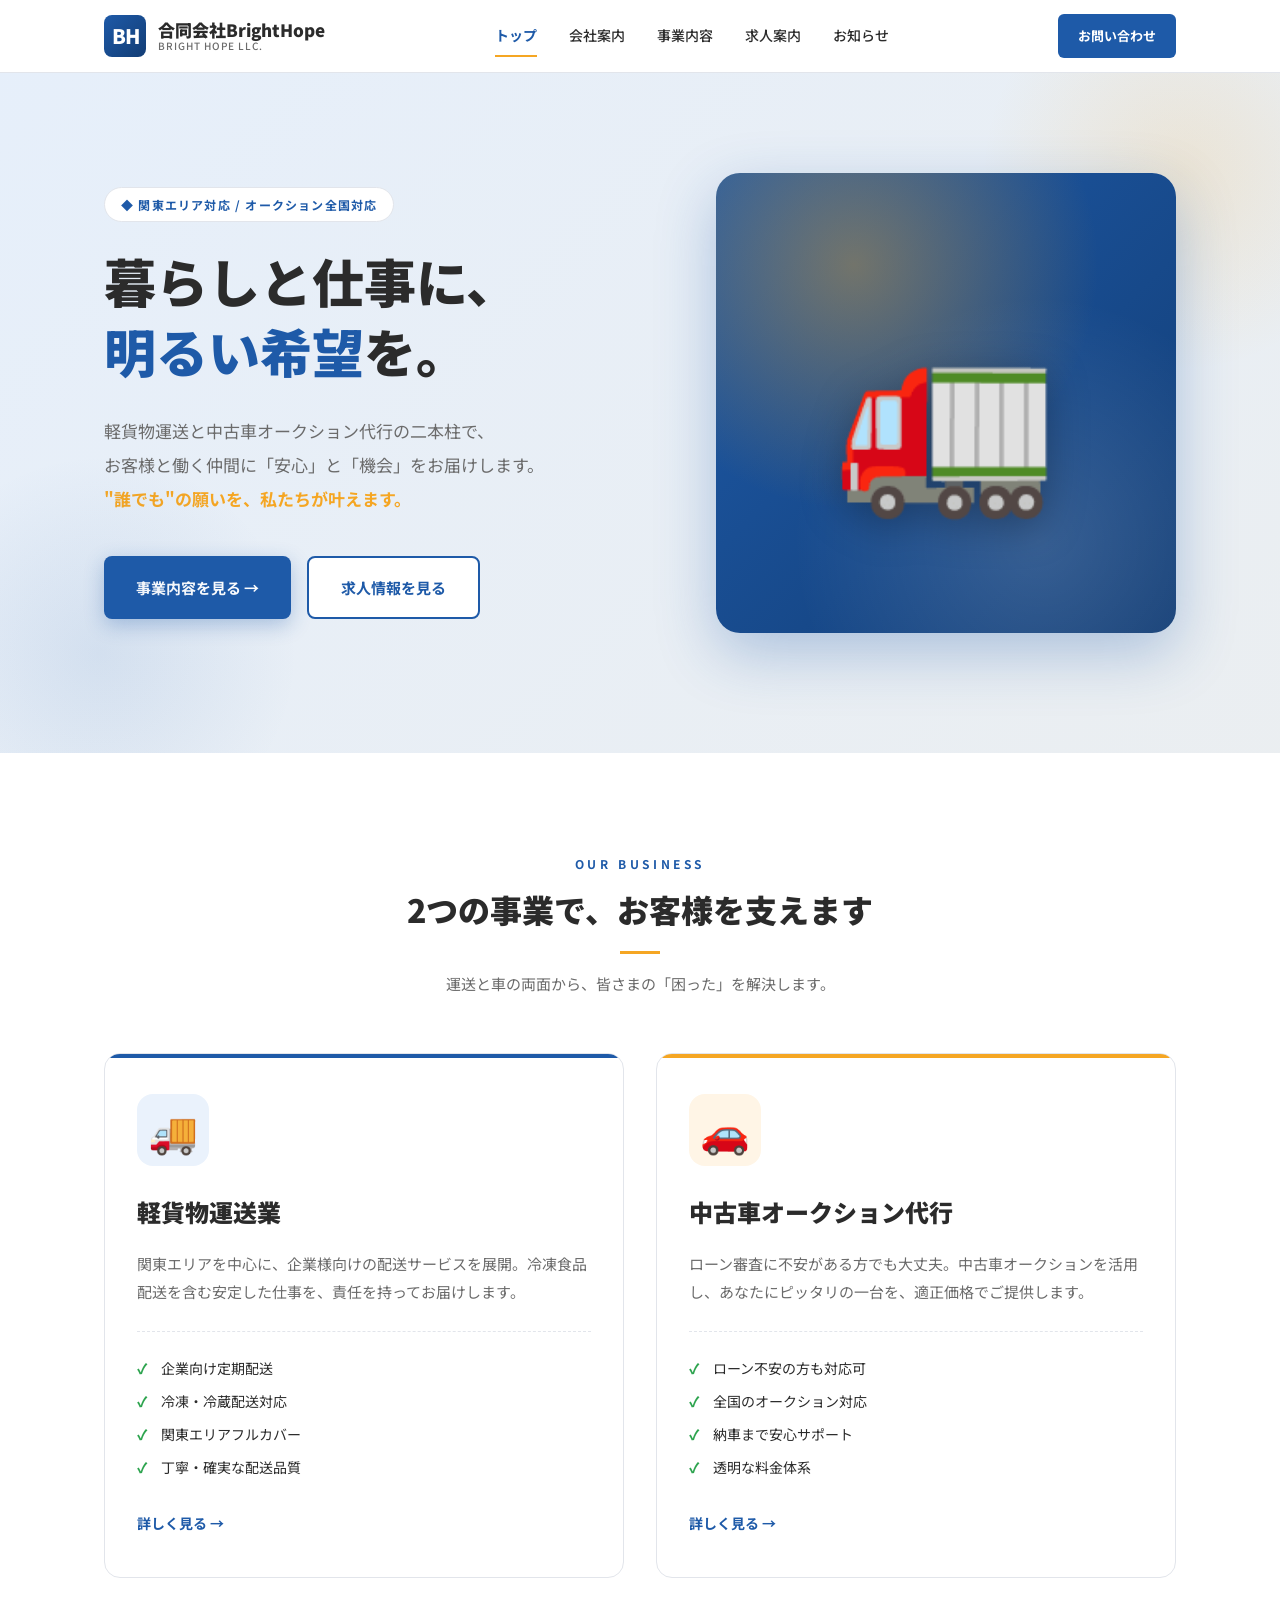
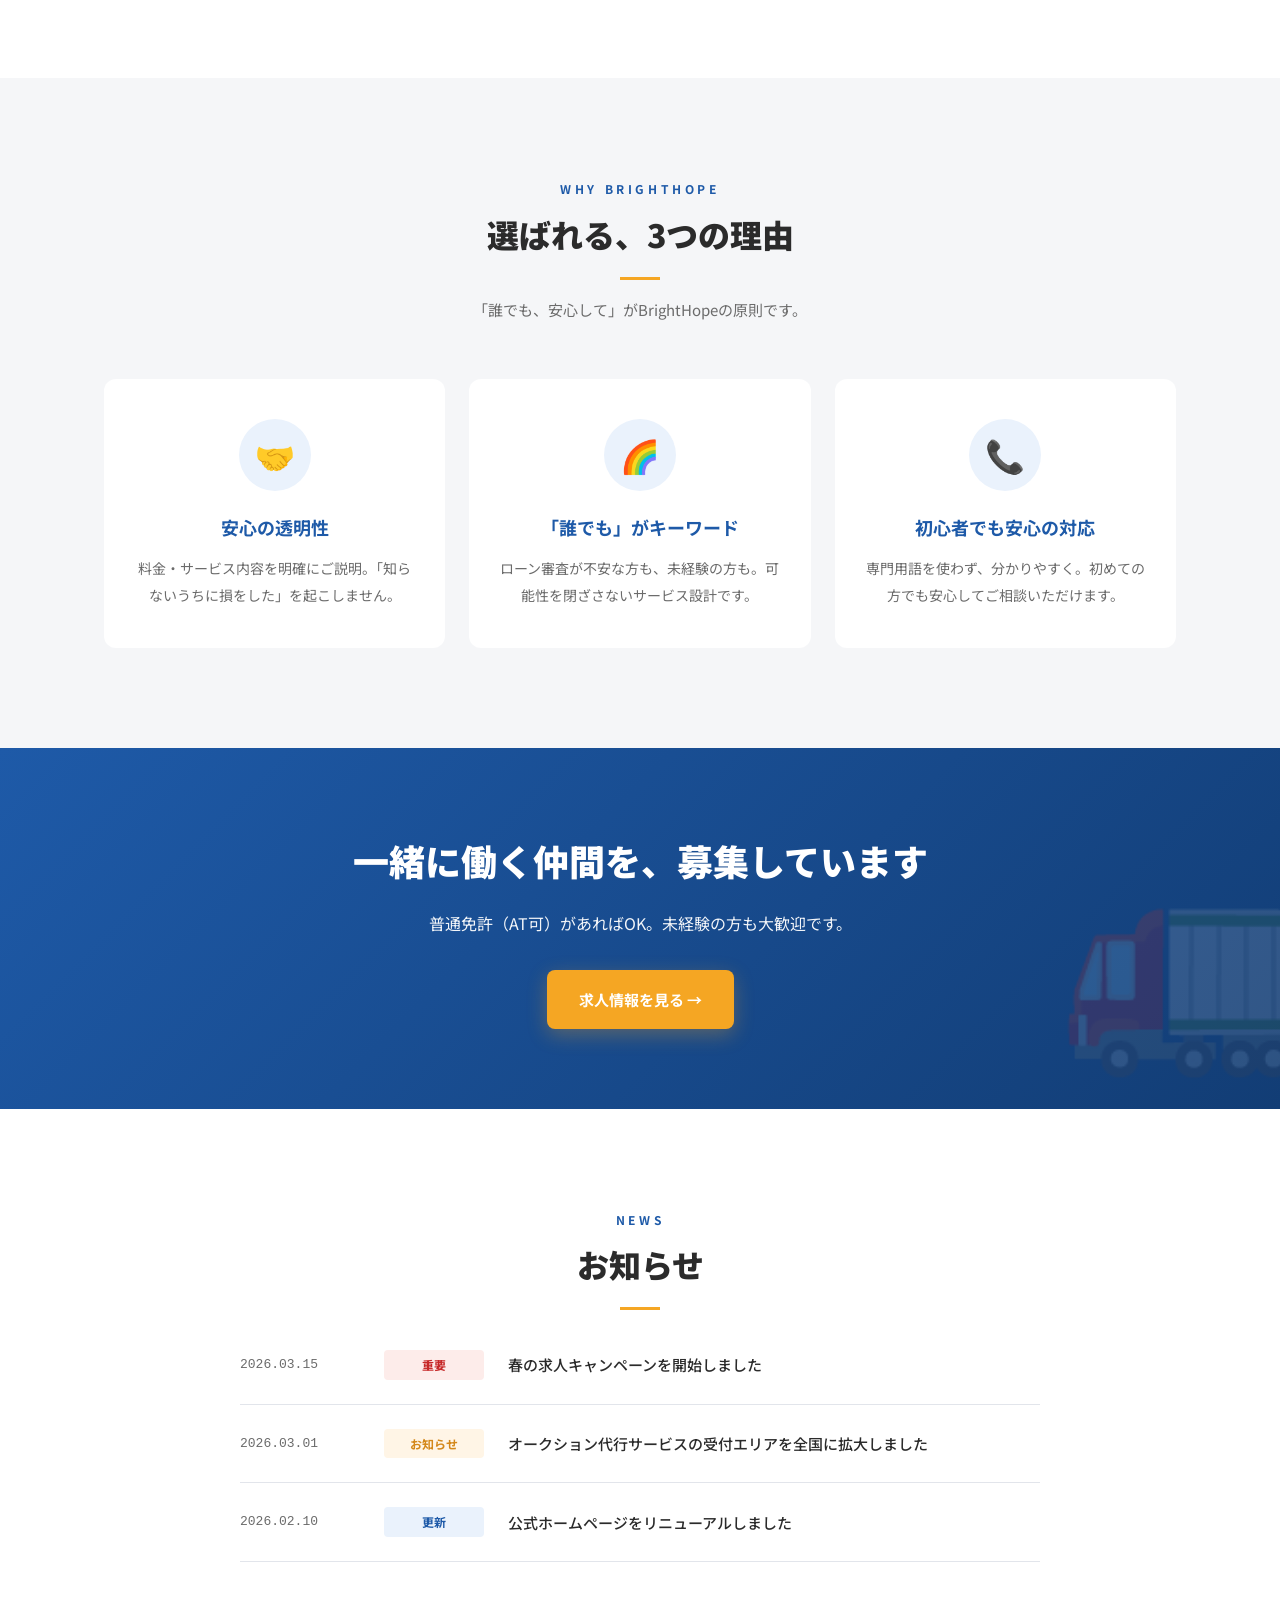
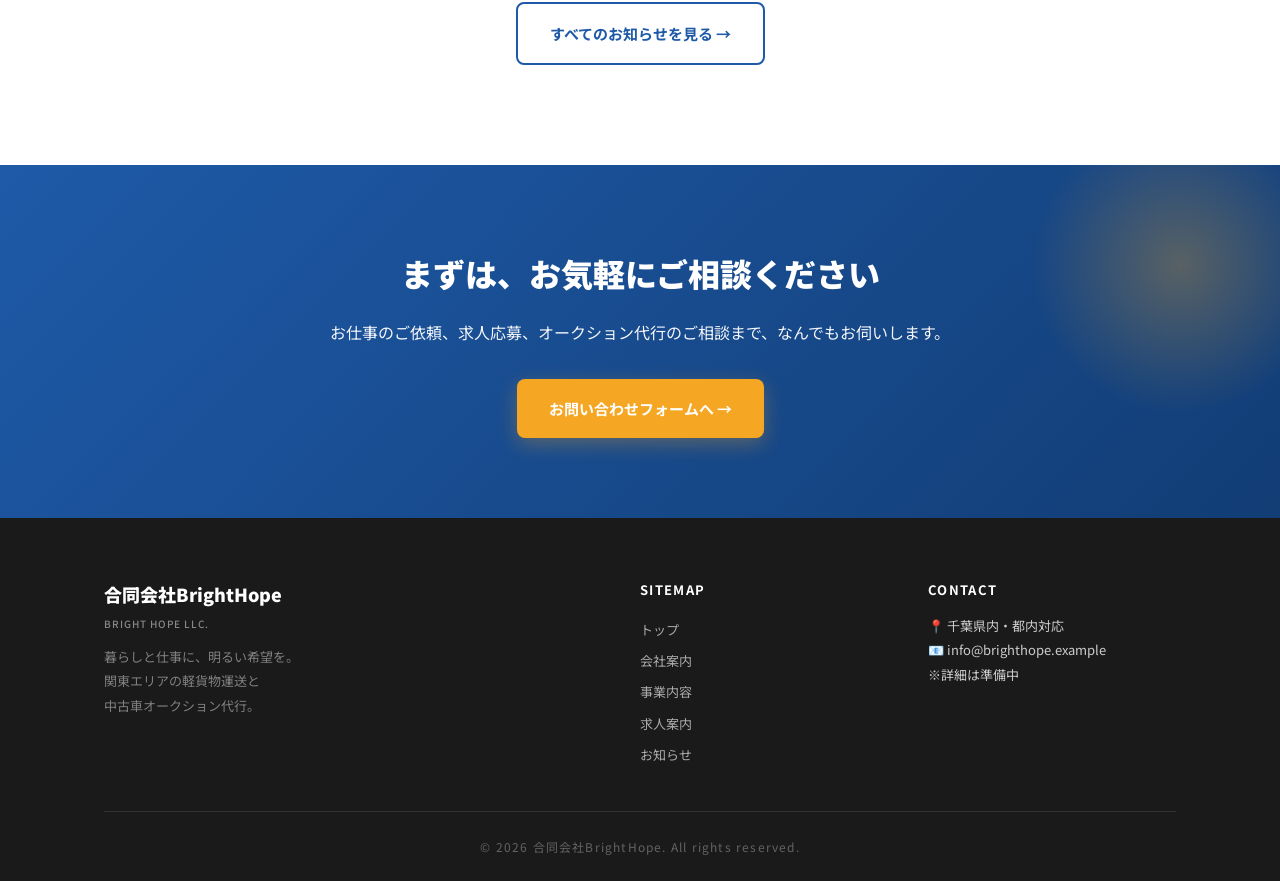
==== brighthope/index.html @ 79a52769 "Add BrightHope corporate site (5 pages) + reorganize: move mala tang to /koen/, add root portfolio" ====
<!DOCTYPE html>
<html lang="ja">
<head>
  <meta charset="UTF-8" />
  <meta name="viewport" content="width=device-width, initial-scale=1.0" />
  <meta name="description" content="合同会社BrightHope｜関東エリアの軽貨物運送と中古車オークション代行。ローン不安のある方も安心してご利用いただける「誰でも」を叶える車のパートナー。" />
  <meta name="keywords" content="オークション代行,軽貨物業,ブラックリスト,誰でもできる,関東,千葉,運送" />
  <title>合同会社BrightHope｜暮らしと仕事に、明るい希望を。</title>
  <link rel="preconnect" href="https://fonts.googleapis.com">
  <link rel="preconnect" href="https://fonts.gstatic.com" crossorigin>
  <link href="https://fonts.googleapis.com/css2?family=Noto+Sans+JP:wght@400;500;700;900&display=swap" rel="stylesheet">
  <link rel="stylesheet" href="style.css" />
</head>
<body>

  <!-- Header -->
  <header class="site-header">
    <div class="container header-inner">
      <a href="index.html" class="logo">
        <span class="logo-mark">BH</span>
        <span class="logo-text">
          合同会社BrightHope
          <small>BRIGHT HOPE LLC.</small>
        </span>
      </a>
      <nav class="nav" id="nav">
        <a href="index.html" class="current">トップ</a>
        <a href="about.html">会社案内</a>
        <a href="services.html">事業内容</a>
        <a href="recruit.html">求人案内</a>
        <a href="news.html">お知らせ</a>
      </nav>
      <a href="recruit.html#form" class="header-cta">お問い合わせ</a>
      <button class="menu-toggle" onclick="document.getElementById('nav').classList.toggle('mobile-open')">
        <span></span><span></span><span></span>
      </button>
    </div>
  </header>

  <!-- Hero -->
  <section class="hero">
    <div class="container hero-inner">
      <div>
        <span class="hero-eyebrow">◆ 関東エリア対応 / オークション全国対応</span>
        <h1 class="hero-title">
          暮らしと仕事に、<br>
          <span class="accent">明るい希望</span>を。
        </h1>
        <p class="hero-lead">
          軽貨物運送と中古車オークション代行の二本柱で、<br>
          お客様と働く仲間に「安心」と「機会」をお届けします。<br>
          <strong style="color: var(--orange);">"誰でも"の願いを、私たちが叶えます。</strong>
        </p>
        <div class="hero-cta">
          <a href="services.html" class="btn btn-primary">
            事業内容を見る →
          </a>
          <a href="recruit.html" class="btn btn-ghost">
            求人情報を見る
          </a>
        </div>
      </div>
      <div class="hero-visual">
        <span class="hero-icon">🚛</span>
      </div>
    </div>
  </section>

  <!-- 2大事業 -->
  <section class="business">
    <div class="container">
      <p class="section-eyebrow">OUR BUSINESS</p>
      <h2 class="section-title">2つの事業で、お客様を支えます</h2>
      <p class="section-lead">運送と車の両面から、皆さまの「困った」を解決します。</p>
      <div class="business-grid">
        <article class="business-card">
          <div class="business-icon">🚚</div>
          <h3>軽貨物運送業</h3>
          <p>関東エリアを中心に、企業様向けの配送サービスを展開。冷凍食品配送を含む安定した仕事を、責任を持ってお届けします。</p>
          <ul class="business-features">
            <li>企業向け定期配送</li>
            <li>冷凍・冷蔵配送対応</li>
            <li>関東エリアフルカバー</li>
            <li>丁寧・確実な配送品質</li>
          </ul>
          <a href="services.html#delivery" class="business-more">詳しく見る →</a>
        </article>
        <article class="business-card">
          <div class="business-icon">🚗</div>
          <h3>中古車オークション代行</h3>
          <p>ローン審査に不安がある方でも大丈夫。中古車オークションを活用し、あなたにピッタリの一台を、適正価格でご提供します。</p>
          <ul class="business-features">
            <li>ローン不安の方も対応可</li>
            <li>全国のオークション対応</li>
            <li>納車まで安心サポート</li>
            <li>透明な料金体系</li>
          </ul>
          <a href="services.html#auction" class="business-more">詳しく見る →</a>
        </article>
      </div>
    </div>
  </section>

  <!-- 選ばれる理由 -->
  <section class="reason">
    <div class="container">
      <p class="section-eyebrow">WHY BRIGHTHOPE</p>
      <h2 class="section-title">選ばれる、3つの理由</h2>
      <p class="section-lead">「誰でも、安心して」がBrightHopeの原則です。</p>
      <div class="reason-grid">
        <article class="reason-card">
          <div class="reason-icon">🤝</div>
          <h3>安心の透明性</h3>
          <p>料金・サービス内容を明確にご説明。「知らないうちに損をした」を起こしません。</p>
        </article>
        <article class="reason-card">
          <div class="reason-icon">🌈</div>
          <h3>「誰でも」がキーワード</h3>
          <p>ローン審査が不安な方も、未経験の方も。可能性を閉ざさないサービス設計です。</p>
        </article>
        <article class="reason-card">
          <div class="reason-icon">📞</div>
          <h3>初心者でも安心の対応</h3>
          <p>専門用語を使わず、分かりやすく。初めての方でも安心してご相談いただけます。</p>
        </article>
      </div>
    </div>
  </section>

  <!-- 求人バナー -->
  <section class="recruit-banner">
    <div class="container recruit-banner-inner">
      <h2>一緒に働く仲間を、募集しています</h2>
      <p>普通免許（AT可）があればOK。未経験の方も大歓迎です。</p>
      <a href="recruit.html" class="btn btn-orange">求人情報を見る →</a>
    </div>
  </section>

  <!-- お知らせ -->
  <section class="news">
    <div class="container">
      <p class="section-eyebrow">NEWS</p>
      <h2 class="section-title">お知らせ</h2>
      <div class="news-list">
        <div class="news-item">
          <span class="news-date">2026.03.15</span>
          <span class="news-category important">重要</span>
          <p class="news-title"><a href="news.html">春の求人キャンペーンを開始しました</a></p>
        </div>
        <div class="news-item">
          <span class="news-date">2026.03.01</span>
          <span class="news-category event">お知らせ</span>
          <p class="news-title"><a href="news.html">オークション代行サービスの受付エリアを全国に拡大しました</a></p>
        </div>
        <div class="news-item">
          <span class="news-date">2026.02.10</span>
          <span class="news-category">更新</span>
          <p class="news-title"><a href="news.html">公式ホームページをリニューアルしました</a></p>
        </div>
      </div>
      <div class="news-more">
        <a href="news.html" class="btn btn-ghost">すべてのお知らせを見る →</a>
      </div>
    </div>
  </section>

  <!-- CTA -->
  <section class="cta-section">
    <div class="container cta-section-inner">
      <h2>まずは、お気軽にご相談ください</h2>
      <p>お仕事のご依頼、求人応募、オークション代行のご相談まで、なんでもお伺いします。</p>
      <a href="recruit.html#form" class="btn btn-orange">お問い合わせフォームへ →</a>
    </div>
  </section>

  <!-- Footer -->
  <footer class="site-footer">
    <div class="container">
      <div class="footer-grid">
        <div>
          <p class="footer-logo">
            合同会社BrightHope
            <small>BRIGHT HOPE LLC.</small>
          </p>
          <p class="footer-desc">
            暮らしと仕事に、明るい希望を。<br>
            関東エリアの軽貨物運送と<br>
            中古車オークション代行。
          </p>
        </div>
        <div>
          <p class="footer-title">SITEMAP</p>
          <ul>
            <li><a href="index.html">トップ</a></li>
            <li><a href="about.html">会社案内</a></li>
            <li><a href="services.html">事業内容</a></li>
            <li><a href="recruit.html">求人案内</a></li>
            <li><a href="news.html">お知らせ</a></li>
          </ul>
        </div>
        <div>
          <p class="footer-title">CONTACT</p>
          <p class="footer-contact">
            📍 千葉県内・都内対応<br>
            📧 info@brighthope.example<br>
            ※詳細は準備中
          </p>
        </div>
      </div>
      <p class="copyright">© 2026 合同会社BrightHope. All rights reserved.</p>
    </div>
  </footer>

</body>
</html>
---- brighthope/style.css ----
/* ===== Reset ===== */
* { margin: 0; padding: 0; box-sizing: border-box; }
img { max-width: 100%; display: block; }
a { color: inherit; text-decoration: none; }
ul { list-style: none; }
button { font: inherit; cursor: pointer; border: 0; background: transparent; }

/* ===== Variables ===== */
:root {
  --blue: #1e5aa8;
  --blue-dark: #123d75;
  --blue-light: #eaf2fc;
  --orange: #f5a623;
  --orange-dark: #d4881a;
  --ink: #2b2b2b;
  --gray: #6b6b6b;
  --gray-light: #f5f6f8;
  --line: #e2e5eb;
  --white: #ffffff;
  --success: #2ea44f;
  --sans: "Noto Sans JP", -apple-system, "Hiragino Sans", sans-serif;
}

/* ===== Base ===== */
html { scroll-behavior: smooth; }
body {
  font-family: var(--sans);
  color: var(--ink);
  line-height: 1.8;
  background: var(--white);
  -webkit-font-smoothing: antialiased;
}

.container {
  max-width: 1120px;
  margin: 0 auto;
  padding: 0 24px;
}
.container-narrow { max-width: 800px; }

/* ===== Section common ===== */
.section-padding { padding: 100px 0; }
.section-padding-sm { padding: 60px 0; }

.section-eyebrow {
  text-align: center;
  color: var(--blue);
  font-size: 12px;
  font-weight: 700;
  letter-spacing: 0.3em;
  margin-bottom: 12px;
}
.section-title {
  text-align: center;
  font-size: 32px;
  font-weight: 900;
  line-height: 1.4;
  margin-bottom: 16px;
  color: var(--ink);
}
.section-title::after {
  content: "";
  display: block;
  width: 40px;
  height: 3px;
  background: var(--orange);
  margin: 20px auto 0;
}
.section-lead {
  text-align: center;
  color: var(--gray);
  margin-bottom: 56px;
  font-size: 15px;
}
@media (max-width: 640px) { .section-title { font-size: 24px; } }

/* ===== Header ===== */
.site-header {
  position: sticky;
  top: 0;
  z-index: 100;
  background: rgba(255,255,255,0.98);
  backdrop-filter: blur(8px);
  border-bottom: 1px solid var(--line);
}
.header-inner {
  display: flex;
  align-items: center;
  justify-content: space-between;
  height: 72px;
}
.logo { display: flex; align-items: center; gap: 12px; }
.logo-mark {
  display: inline-flex;
  align-items: center;
  justify-content: center;
  width: 42px; height: 42px;
  background: linear-gradient(135deg, var(--blue), var(--blue-dark));
  color: #fff;
  font-weight: 900;
  border-radius: 8px;
  font-size: 20px;
  letter-spacing: -0.05em;
}
.logo-text {
  font-weight: 900;
  font-size: 17px;
  color: var(--ink);
  line-height: 1.2;
}
.logo-text small {
  display: block;
  font-size: 10px;
  color: var(--gray);
  font-weight: 500;
  letter-spacing: 0.1em;
}
.nav { display: flex; gap: 32px; }
.nav a {
  font-size: 14px;
  color: var(--ink);
  font-weight: 500;
  transition: color 0.2s;
  position: relative;
  padding: 4px 0;
}
.nav a:hover { color: var(--blue); }
.nav a.current {
  color: var(--blue);
  font-weight: 700;
}
.nav a.current::after {
  content: "";
  position: absolute;
  bottom: -4px; left: 0; right: 0;
  height: 2px;
  background: var(--orange);
}
.header-cta {
  background: var(--blue);
  color: #fff;
  padding: 10px 20px;
  border-radius: 6px;
  font-size: 13px;
  font-weight: 700;
  transition: background 0.2s;
}
.header-cta:hover { background: var(--blue-dark); }

/* Mobile menu */
.menu-toggle {
  display: none;
  width: 32px; height: 32px;
  flex-direction: column;
  justify-content: center;
  gap: 5px;
}
.menu-toggle span {
  display: block;
  height: 2px;
  background: var(--ink);
  transition: all 0.2s;
}
@media (max-width: 900px) {
  .nav, .header-cta { display: none; }
  .menu-toggle { display: flex; }
  .nav.mobile-open {
    display: flex;
    flex-direction: column;
    position: absolute;
    top: 72px;
    left: 0; right: 0;
    background: #fff;
    padding: 20px 24px;
    border-bottom: 1px solid var(--line);
    gap: 20px;
  }
}

/* ===== Hero (Top page) ===== */
.hero {
  position: relative;
  padding: 100px 0 120px;
  background:
    linear-gradient(135deg, rgba(30,90,168,0.02), rgba(245,166,35,0.05)),
    var(--blue-light);
  overflow: hidden;
}
.hero::before {
  content: "";
  position: absolute;
  top: -100px; right: -100px;
  width: 400px; height: 400px;
  background: radial-gradient(circle, rgba(245,166,35,0.15), transparent 70%);
  border-radius: 50%;
}
.hero::after {
  content: "";
  position: absolute;
  bottom: -100px; left: -100px;
  width: 400px; height: 400px;
  background: radial-gradient(circle, rgba(30,90,168,0.1), transparent 70%);
  border-radius: 50%;
}
.hero-inner {
  position: relative;
  display: grid;
  grid-template-columns: 1.2fr 1fr;
  gap: 60px;
  align-items: center;
}
.hero-eyebrow {
  display: inline-block;
  background: #fff;
  border: 1px solid var(--line);
  padding: 6px 16px;
  border-radius: 999px;
  font-size: 12px;
  color: var(--blue);
  font-weight: 700;
  letter-spacing: 0.1em;
  margin-bottom: 24px;
}
.hero-title {
  font-size: 52px;
  font-weight: 900;
  line-height: 1.35;
  margin-bottom: 28px;
  color: var(--ink);
}
.hero-title .accent { color: var(--blue); }
.hero-title .accent-orange { color: var(--orange); }
.hero-lead {
  font-size: 17px;
  color: var(--gray);
  line-height: 2;
  margin-bottom: 40px;
}
.hero-cta {
  display: flex;
  gap: 16px;
  flex-wrap: wrap;
}
.hero-visual {
  position: relative;
  aspect-ratio: 1/1;
  background: linear-gradient(135deg, var(--blue), var(--blue-dark));
  border-radius: 24px;
  display: flex;
  align-items: center;
  justify-content: center;
  overflow: hidden;
  box-shadow: 0 20px 60px rgba(30,90,168,0.3);
}
.hero-visual::before {
  content: "";
  position: absolute;
  inset: 0;
  background:
    radial-gradient(circle at 30% 20%, rgba(245,166,35,0.4), transparent 50%),
    radial-gradient(circle at 70% 80%, rgba(255,255,255,0.15), transparent 50%);
}
.hero-icon {
  font-size: 180px;
  position: relative;
  filter: drop-shadow(0 8px 20px rgba(0,0,0,0.3));
}
@media (max-width: 900px) {
  .hero { padding: 60px 0 80px; }
  .hero-inner { grid-template-columns: 1fr; text-align: center; }
  .hero-title { font-size: 32px; }
  .hero-cta { justify-content: center; }
  .hero-visual { max-width: 300px; margin: 0 auto; }
  .hero-icon { font-size: 100px; }
}

/* ===== Buttons ===== */
.btn {
  display: inline-flex;
  align-items: center;
  gap: 8px;
  padding: 16px 32px;
  border-radius: 8px;
  font-weight: 700;
  font-size: 15px;
  transition: all 0.2s;
}
.btn-primary {
  background: var(--blue);
  color: #fff;
  box-shadow: 0 6px 20px rgba(30,90,168,0.3);
}
.btn-primary:hover {
  background: var(--blue-dark);
  transform: translateY(-2px);
  box-shadow: 0 10px 25px rgba(30,90,168,0.4);
}
.btn-orange {
  background: var(--orange);
  color: #fff;
  box-shadow: 0 6px 20px rgba(245,166,35,0.3);
}
.btn-orange:hover {
  background: var(--orange-dark);
  transform: translateY(-2px);
}
.btn-ghost {
  background: #fff;
  color: var(--blue);
  border: 2px solid var(--blue);
}
.btn-ghost:hover {
  background: var(--blue);
  color: #fff;
}

/* ===== Page Header (下層ページ用) ===== */
.page-header {
  padding: 80px 0 60px;
  background: linear-gradient(135deg, var(--blue-dark), var(--blue));
  color: #fff;
  text-align: center;
  position: relative;
  overflow: hidden;
}
.page-header::before {
  content: "";
  position: absolute;
  bottom: -50px; right: -50px;
  width: 300px; height: 300px;
  background: radial-gradient(circle, rgba(245,166,35,0.3), transparent 70%);
  border-radius: 50%;
}
.page-header-en {
  font-size: 12px;
  letter-spacing: 0.3em;
  color: var(--orange);
  margin-bottom: 8px;
  font-weight: 700;
}
.page-header h1 {
  font-size: 40px;
  font-weight: 900;
  position: relative;
}
@media (max-width: 640px) { .page-header h1 { font-size: 28px; } }

/* ===== Breadcrumb ===== */
.breadcrumb {
  padding: 16px 0;
  background: var(--gray-light);
  border-bottom: 1px solid var(--line);
  font-size: 12px;
  color: var(--gray);
}
.breadcrumb a { color: var(--blue); }
.breadcrumb span { margin: 0 8px; opacity: 0.5; }

/* ===== Business (top page 2 cards) ===== */
.business { padding: 100px 0; background: var(--white); }
.business-grid {
  display: grid;
  grid-template-columns: repeat(2, 1fr);
  gap: 32px;
}
.business-card {
  background: #fff;
  border: 1px solid var(--line);
  border-radius: 16px;
  padding: 40px 32px;
  transition: all 0.3s;
  position: relative;
  overflow: hidden;
}
.business-card::before {
  content: "";
  position: absolute;
  top: 0; left: 0; right: 0;
  height: 4px;
  background: var(--blue);
  transition: background 0.3s;
}
.business-card:nth-child(2)::before { background: var(--orange); }
.business-card:hover {
  transform: translateY(-6px);
  box-shadow: 0 20px 40px rgba(0,0,0,0.08);
}
.business-icon {
  width: 72px; height: 72px;
  background: var(--blue-light);
  border-radius: 16px;
  display: inline-flex;
  align-items: center;
  justify-content: center;
  font-size: 40px;
  margin-bottom: 24px;
}
.business-card:nth-child(2) .business-icon {
  background: #fff5e6;
}
.business-card h3 {
  font-size: 24px;
  margin-bottom: 16px;
  font-weight: 900;
}
.business-card > p {
  color: var(--gray);
  line-height: 1.9;
  margin-bottom: 24px;
  font-size: 15px;
}
.business-features {
  padding-top: 20px;
  border-top: 1px dashed var(--line);
  margin-bottom: 24px;
}
.business-features li {
  padding: 4px 0 4px 24px;
  font-size: 14px;
  position: relative;
}
.business-features li::before {
  content: "✓";
  position: absolute;
  left: 0;
  color: var(--success);
  font-weight: 900;
}
.business-more {
  color: var(--blue);
  font-weight: 700;
  font-size: 14px;
  display: inline-flex;
  align-items: center;
  gap: 4px;
  transition: gap 0.2s;
}
.business-more:hover { gap: 10px; }
@media (max-width: 900px) {
  .business-grid { grid-template-columns: 1fr; }
}

/* ===== Reason (安心の理由) ===== */
.reason {
  padding: 100px 0;
  background: var(--gray-light);
}
.reason-grid {
  display: grid;
  grid-template-columns: repeat(3, 1fr);
  gap: 24px;
}
.reason-card {
  background: #fff;
  padding: 40px 28px;
  border-radius: 12px;
  text-align: center;
  transition: transform 0.3s;
}
.reason-card:hover { transform: translateY(-4px); }
.reason-icon {
  width: 72px; height: 72px;
  background: var(--blue-light);
  border-radius: 50%;
  display: inline-flex;
  align-items: center;
  justify-content: center;
  font-size: 32px;
  margin-bottom: 20px;
}
.reason-card h3 {
  font-size: 18px;
  margin-bottom: 12px;
  color: var(--blue);
}
.reason-card p {
  color: var(--gray);
  font-size: 14px;
  line-height: 1.9;
}
@media (max-width: 900px) {
  .reason-grid { grid-template-columns: 1fr; }
}

/* ===== Recruit Banner ===== */
.recruit-banner {
  padding: 80px 0;
  background:
    linear-gradient(135deg, rgba(30,90,168,0.9), rgba(18,61,117,0.9)),
    linear-gradient(135deg, var(--blue), var(--blue-dark));
  color: #fff;
  text-align: center;
  position: relative;
  overflow: hidden;
}
.recruit-banner::before {
  content: "🚛";
  position: absolute;
  right: -30px; top: 20px;
  font-size: 200px;
  opacity: 0.15;
}
.recruit-banner-inner {
  position: relative;
}
.recruit-banner h2 {
  font-size: 36px;
  font-weight: 900;
  margin-bottom: 16px;
}
.recruit-banner p {
  font-size: 16px;
  margin-bottom: 32px;
  opacity: 0.95;
}
.recruit-banner .btn-orange { color: #fff; }
@media (max-width: 640px) {
  .recruit-banner h2 { font-size: 26px; }
}

/* ===== News list ===== */
.news { padding: 100px 0; background: #fff; }
.news-list { max-width: 800px; margin: 0 auto; }
.news-item {
  display: grid;
  grid-template-columns: 120px 100px 1fr;
  gap: 24px;
  padding: 24px 0;
  border-bottom: 1px solid var(--line);
  align-items: center;
  transition: background 0.2s;
}
.news-item:hover { background: var(--gray-light); padding-left: 12px; padding-right: 12px; }
.news-date {
  color: var(--gray);
  font-size: 13px;
  font-family: monospace;
}
.news-category {
  display: inline-block;
  padding: 4px 12px;
  background: var(--blue-light);
  color: var(--blue);
  font-size: 12px;
  font-weight: 700;
  border-radius: 4px;
  text-align: center;
}
.news-category.important {
  background: #fdecea;
  color: #c62828;
}
.news-category.event {
  background: #fff5e6;
  color: var(--orange-dark);
}
.news-title {
  font-size: 15px;
  font-weight: 500;
  color: var(--ink);
}
.news-title a:hover { color: var(--blue); }
.news-more {
  text-align: center;
  margin-top: 40px;
}
@media (max-width: 640px) {
  .news-item {
    grid-template-columns: 1fr;
    gap: 8px;
  }
}

/* ===== Company table ===== */
.company-info { padding: 100px 0; background: #fff; }
.company-table {
  width: 100%;
  border-collapse: collapse;
  max-width: 800px;
  margin: 0 auto;
}
.company-table tr {
  border-bottom: 1px solid var(--line);
}
.company-table tr:first-child { border-top: 2px solid var(--blue); }
.company-table tr:last-child { border-bottom: 2px solid var(--blue); }
.company-table th {
  text-align: left;
  padding: 20px 24px;
  width: 200px;
  background: var(--blue-light);
  font-weight: 700;
  color: var(--blue);
  vertical-align: top;
  font-size: 14px;
}
.company-table td {
  padding: 20px 24px;
  font-size: 15px;
  line-height: 1.9;
}
@media (max-width: 640px) {
  .company-table th, .company-table td {
    display: block;
    width: 100%;
    padding: 12px 16px;
  }
}

/* ===== CEO Message ===== */
.ceo {
  padding: 100px 0;
  background: var(--gray-light);
}
.ceo-inner {
  display: grid;
  grid-template-columns: 1fr 2fr;
  gap: 48px;
  align-items: center;
  max-width: 1000px;
  margin: 0 auto;
}
.ceo-photo {
  aspect-ratio: 1/1;
  border-radius: 50%;
  background: linear-gradient(135deg, var(--blue), var(--blue-dark));
  display: flex;
  align-items: center;
  justify-content: center;
  color: #fff;
  font-size: 100px;
  font-weight: 900;
  box-shadow: 0 10px 30px rgba(30,90,168,0.3);
}
.ceo-body h3 {
  font-size: 20px;
  margin-bottom: 16px;
  color: var(--blue);
}
.ceo-body h3 span {
  display: block;
  font-size: 14px;
  color: var(--gray);
  font-weight: 500;
  margin-top: 4px;
}
.ceo-body p {
  color: var(--ink);
  line-height: 2;
  margin-bottom: 16px;
  font-size: 15px;
}
.ceo-name {
  margin-top: 24px;
  font-size: 18px;
  font-weight: 700;
}
.ceo-name small {
  color: var(--gray);
  font-size: 13px;
  font-weight: 500;
  margin-right: 12px;
}
@media (max-width: 900px) {
  .ceo-inner { grid-template-columns: 1fr; text-align: center; }
  .ceo-photo { max-width: 200px; margin: 0 auto; }
}

/* ===== Access ===== */
.access { padding: 100px 0; background: #fff; }
.access-grid {
  display: grid;
  grid-template-columns: 1fr 1fr;
  gap: 48px;
  align-items: center;
}
.access-info dl {
  display: grid;
  grid-template-columns: 100px 1fr;
  row-gap: 16px;
}
.access-info dt {
  font-weight: 700;
  color: var(--blue);
  border-right: 2px solid var(--orange);
  padding-right: 16px;
}
.access-info dd { font-size: 14px; }
.map-placeholder {
  aspect-ratio: 4/3;
  background: linear-gradient(135deg, var(--blue-light), #d0e0f5);
  display: flex;
  flex-direction: column;
  align-items: center;
  justify-content: center;
  color: var(--blue-dark);
  border-radius: 12px;
  border: 2px dashed var(--blue);
}
.map-placeholder span {
  font-size: 48px;
  font-weight: 900;
}
.map-placeholder p {
  font-size: 13px;
  opacity: 0.7;
  margin-top: 8px;
}
@media (max-width: 900px) {
  .access-grid { grid-template-columns: 1fr; }
}

/* ===== Service detail (事業内容ページ) ===== */
.service-section {
  padding: 100px 0;
}
.service-section:nth-child(even) { background: var(--gray-light); }
.service-inner {
  display: grid;
  grid-template-columns: 1fr 1fr;
  gap: 60px;
  align-items: center;
}
.service-visual {
  aspect-ratio: 4/3;
  border-radius: 16px;
  display: flex;
  align-items: center;
  justify-content: center;
  font-size: 120px;
  color: #fff;
}
.service-visual.blue { background: linear-gradient(135deg, var(--blue), var(--blue-dark)); }
.service-visual.orange { background: linear-gradient(135deg, var(--orange), var(--orange-dark)); }
.service-eyebrow {
  color: var(--blue);
  font-size: 12px;
  letter-spacing: 0.3em;
  font-weight: 700;
  margin-bottom: 12px;
}
.service-title {
  font-size: 32px;
  font-weight: 900;
  margin-bottom: 20px;
  line-height: 1.4;
}
.service-desc {
  color: var(--gray);
  margin-bottom: 32px;
  line-height: 2;
}
.service-list {
  margin-bottom: 32px;
}
.service-list li {
  padding: 10px 0 10px 32px;
  position: relative;
  border-bottom: 1px dashed var(--line);
  font-size: 14px;
}
.service-list li::before {
  content: "▸";
  position: absolute;
  left: 8px;
  color: var(--orange);
  font-weight: 900;
}
.service-flow {
  display: flex;
  gap: 12px;
  flex-wrap: wrap;
  margin-top: 24px;
}
.service-flow-step {
  flex: 1;
  min-width: 140px;
  background: #fff;
  border: 1px solid var(--line);
  border-radius: 8px;
  padding: 16px;
  text-align: center;
  position: relative;
}
.service-flow-step-num {
  display: inline-block;
  background: var(--blue);
  color: #fff;
  width: 24px; height: 24px;
  border-radius: 50%;
  font-size: 12px;
  font-weight: 700;
  line-height: 24px;
  margin-bottom: 8px;
}
.service-flow-step h4 {
  font-size: 14px;
  color: var(--ink);
  margin-bottom: 4px;
}
.service-flow-step p {
  font-size: 12px;
  color: var(--gray);
  line-height: 1.6;
}
@media (max-width: 900px) {
  .service-inner { grid-template-columns: 1fr; }
  .service-visual { max-width: 400px; margin: 0 auto; }
  .service-title { font-size: 24px; }
}

/* ===== Recruit (求人ページ) ===== */
.recruit-hero {
  padding: 80px 0;
  background:
    linear-gradient(135deg, rgba(30,90,168,0.05), rgba(245,166,35,0.08)),
    #fff;
  text-align: center;
}
.recruit-hero h2 {
  font-size: 36px;
  font-weight: 900;
  line-height: 1.5;
  margin-bottom: 24px;
}
.recruit-hero h2 .orange { color: var(--orange); }
.recruit-hero p {
  color: var(--gray);
  font-size: 16px;
  line-height: 2;
  max-width: 600px;
  margin: 0 auto;
}

.recruit-features {
  padding: 80px 0;
  background: var(--gray-light);
}
.recruit-features-grid {
  display: grid;
  grid-template-columns: repeat(4, 1fr);
  gap: 20px;
}
.recruit-feature {
  background: #fff;
  padding: 32px 20px;
  border-radius: 12px;
  text-align: center;
  border-top: 3px solid var(--orange);
}
.recruit-feature-icon {
  font-size: 40px;
  margin-bottom: 12px;
}
.recruit-feature h3 {
  font-size: 15px;
  color: var(--blue);
  margin-bottom: 8px;
  font-weight: 700;
}
.recruit-feature p {
  font-size: 12px;
  color: var(--gray);
  line-height: 1.7;
}
@media (max-width: 900px) {
  .recruit-features-grid { grid-template-columns: repeat(2, 1fr); }
}

.recruit-detail { padding: 100px 0; background: #fff; }
.recruit-table {
  width: 100%;
  max-width: 800px;
  margin: 0 auto;
  border-collapse: collapse;
}
.recruit-table tr { border-bottom: 1px solid var(--line); }
.recruit-table tr:first-child { border-top: 2px solid var(--orange); }
.recruit-table tr:last-child { border-bottom: 2px solid var(--orange); }
.recruit-table th {
  text-align: left;
  padding: 20px 24px;
  width: 180px;
  background: #fff8ec;
  font-weight: 700;
  color: var(--orange-dark);
  vertical-align: top;
  font-size: 14px;
}
.recruit-table td { padding: 20px 24px; font-size: 15px; line-height: 1.9; }
@media (max-width: 640px) {
  .recruit-table th, .recruit-table td { display: block; width: 100%; padding: 12px 16px; }
}

/* ===== Form ===== */
.form-section {
  padding: 100px 0;
  background: var(--gray-light);
}
.form-wrap {
  max-width: 700px;
  margin: 0 auto;
  background: #fff;
  padding: 48px;
  border-radius: 16px;
  box-shadow: 0 4px 20px rgba(0,0,0,0.05);
}
.form-note {
  background: #fff8ec;
  padding: 16px;
  border-radius: 8px;
  font-size: 13px;
  color: var(--gray);
  margin-bottom: 32px;
  border-left: 4px solid var(--orange);
}
.form-group { margin-bottom: 24px; }
.form-group label {
  display: block;
  font-weight: 700;
  font-size: 14px;
  margin-bottom: 8px;
  color: var(--ink);
}
.form-group label .required {
  display: inline-block;
  background: #ea4335;
  color: #fff;
  font-size: 10px;
  padding: 2px 6px;
  border-radius: 4px;
  margin-left: 6px;
  font-weight: 700;
}
.form-group input,
.form-group textarea,
.form-group select {
  width: 100%;
  padding: 12px 16px;
  border: 1px solid var(--line);
  border-radius: 8px;
  font-size: 15px;
  font-family: inherit;
  transition: border-color 0.2s;
  background: #fff;
}
.form-group input:focus,
.form-group textarea:focus,
.form-group select:focus {
  outline: none;
  border-color: var(--blue);
  box-shadow: 0 0 0 3px rgba(30,90,168,0.1);
}
.form-group textarea { resize: vertical; min-height: 120px; }
.form-submit {
  text-align: center;
  margin-top: 32px;
}
.form-submit button {
  padding: 18px 60px;
  background: var(--orange);
  color: #fff;
  border-radius: 8px;
  font-size: 16px;
  font-weight: 700;
  transition: all 0.2s;
  box-shadow: 0 6px 20px rgba(245,166,35,0.3);
}
.form-submit button:hover {
  background: var(--orange-dark);
  transform: translateY(-2px);
}
@media (max-width: 640px) {
  .form-wrap { padding: 24px; }
}

/* ===== CTA section ===== */
.cta-section {
  padding: 80px 0;
  background: linear-gradient(135deg, var(--blue), var(--blue-dark));
  color: #fff;
  text-align: center;
  position: relative;
  overflow: hidden;
}
.cta-section::before {
  content: "";
  position: absolute;
  top: -50px; right: -50px;
  width: 300px; height: 300px;
  background: radial-gradient(circle, rgba(245,166,35,0.3), transparent 70%);
  border-radius: 50%;
}
.cta-section-inner { position: relative; }
.cta-section h2 {
  font-size: 32px;
  font-weight: 900;
  margin-bottom: 16px;
}
.cta-section p { font-size: 16px; opacity: 0.95; margin-bottom: 32px; }
.cta-section .btn-orange { color: #fff; }

/* ===== Footer ===== */
.site-footer {
  padding: 60px 0 24px;
  background: #1a1a1a;
  color: #aaa;
  font-size: 14px;
}
.footer-grid {
  display: grid;
  grid-template-columns: 2fr 1fr 1fr;
  gap: 40px;
  padding-bottom: 40px;
  border-bottom: 1px solid #333;
  margin-bottom: 24px;
}
.footer-logo {
  color: #fff;
  font-size: 18px;
  font-weight: 900;
  margin-bottom: 8px;
}
.footer-logo small {
  display: block;
  font-size: 10px;
  color: #888;
  font-weight: 500;
  letter-spacing: 0.1em;
  margin-top: 4px;
}
.footer-desc {
  font-size: 13px;
  opacity: 0.7;
  line-height: 1.9;
  margin-top: 12px;
}
.footer-title {
  color: #fff;
  font-weight: 700;
  margin-bottom: 12px;
  font-size: 13px;
  letter-spacing: 0.1em;
}
.site-footer ul li { padding: 4px 0; font-size: 13px; }
.site-footer ul a { transition: color 0.2s; }
.site-footer ul a:hover { color: var(--orange); }
.footer-contact {
  font-size: 13px;
  color: #ccc;
  line-height: 1.9;
}
.copyright {
  text-align: center;
  font-size: 12px;
  opacity: 0.5;
  letter-spacing: 0.1em;
}
@media (max-width: 640px) {
  .footer-grid { grid-template-columns: 1fr; gap: 24px; }
}
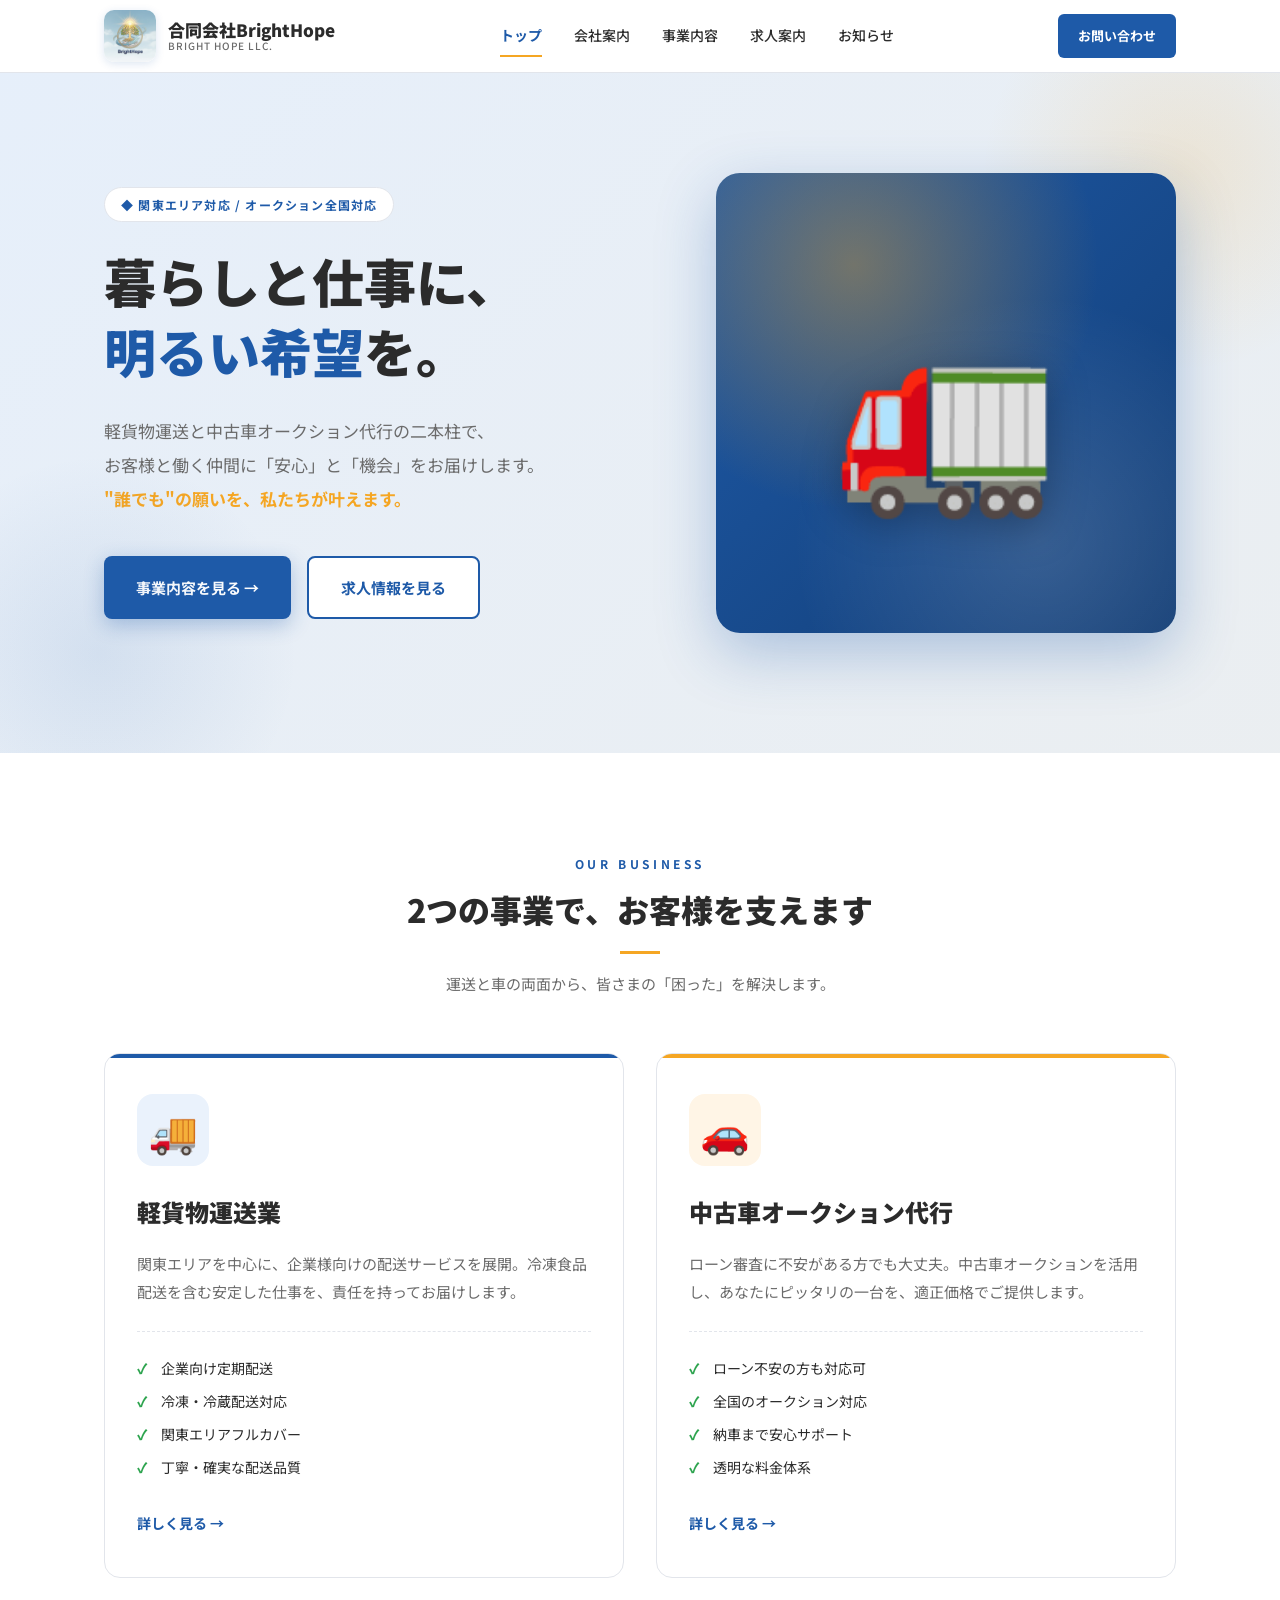
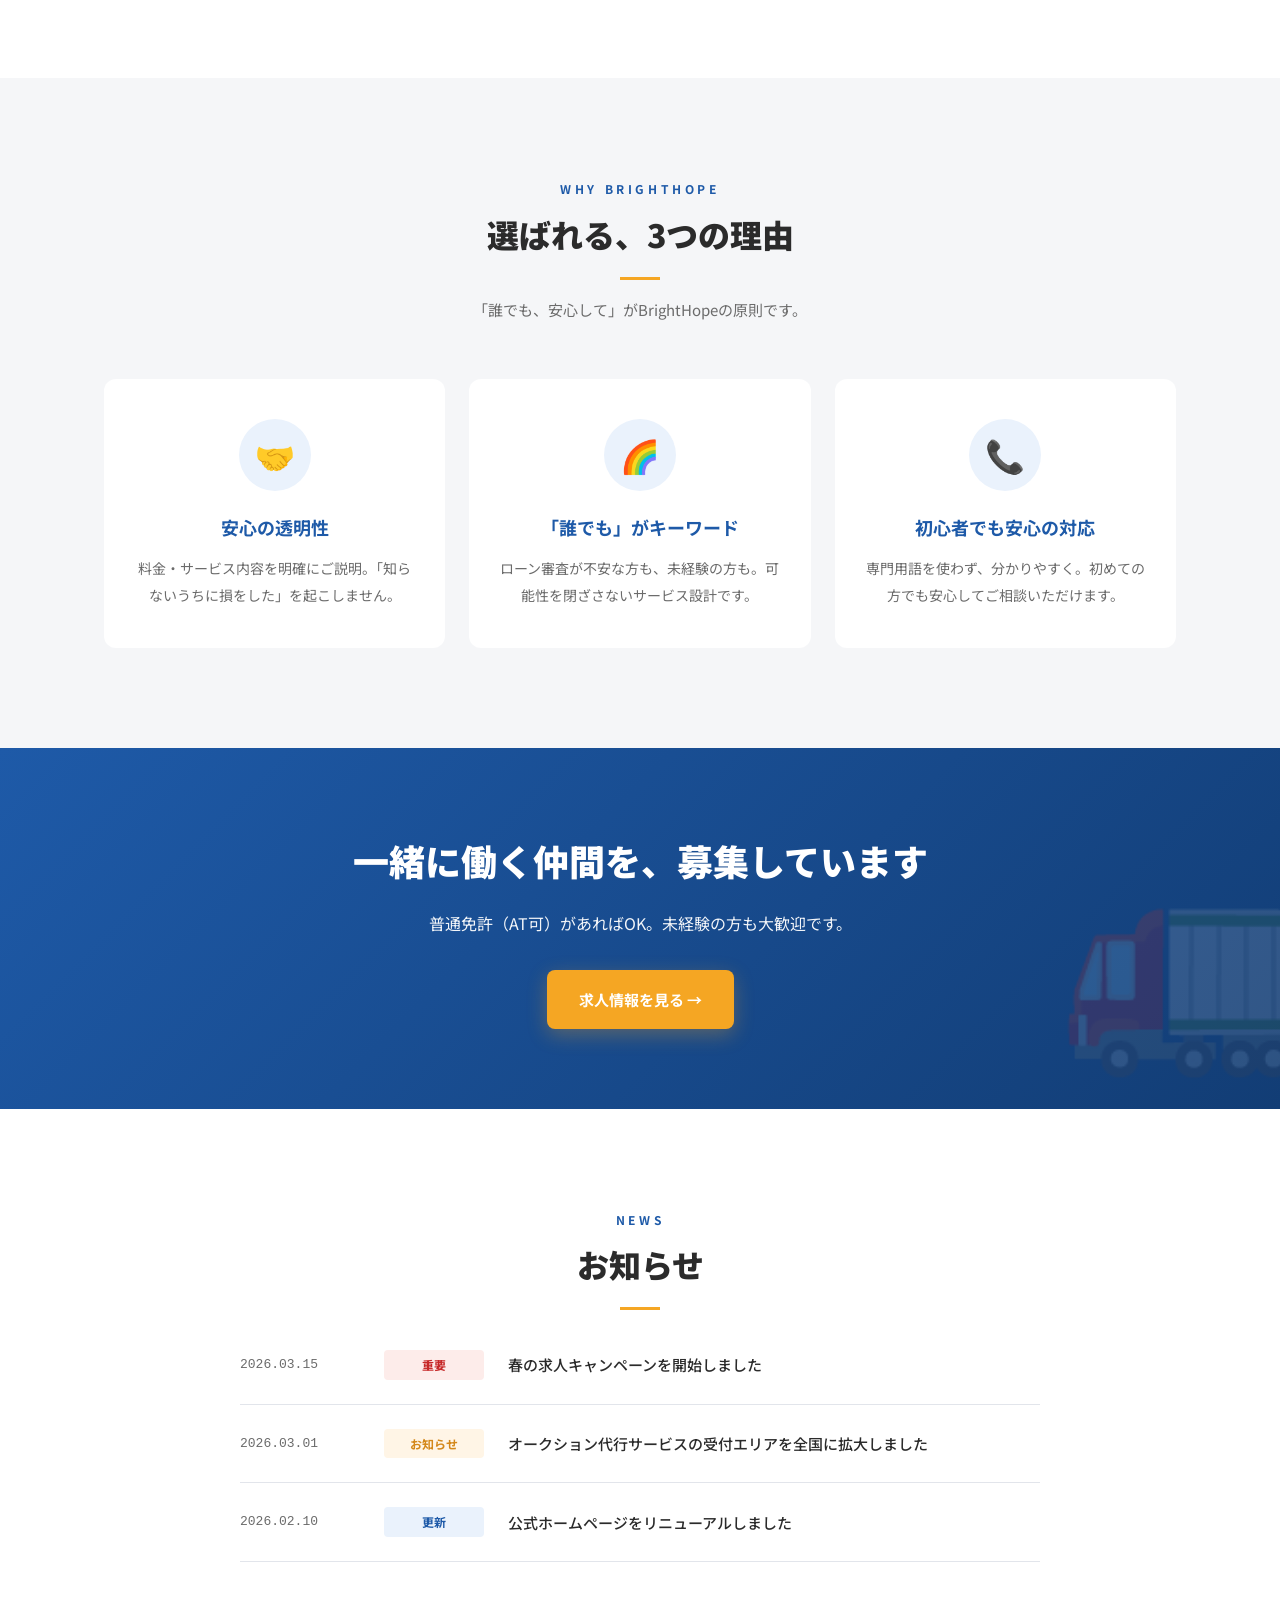
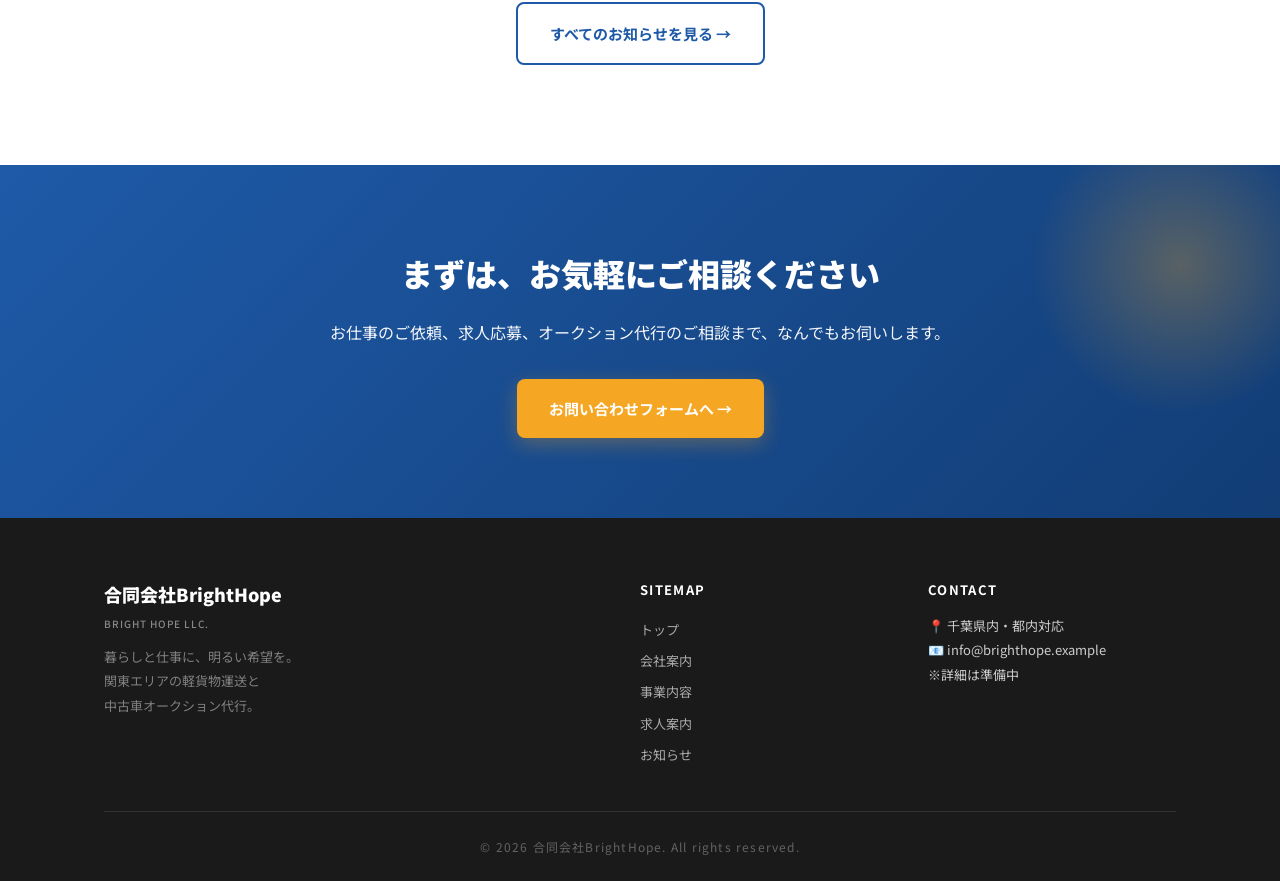
==== commit 579c37bb: "Add BrightHope logo image to header on all 5 pages" ====
--- a/brighthope/index.html
+++ b/brighthope/index.html
@@ -17,7 +17,7 @@
   <header class="site-header">
     <div class="container header-inner">
       <a href="index.html" class="logo">
-        <span class="logo-mark">BH</span>
+        <img src="images/logo.png" alt="合同会社BrightHope" class="logo-img">
         <span class="logo-text">
           合同会社BrightHope
           <small>BRIGHT HOPE LLC.</small>
--- a/brighthope/style.css
+++ b/brighthope/style.css
@@ -102,6 +102,13 @@
   font-size: 20px;
   letter-spacing: -0.05em;
 }
+.logo-img {
+  width: 52px;
+  height: 52px;
+  border-radius: 10px;
+  object-fit: cover;
+  box-shadow: 0 2px 8px rgba(30,90,168,0.15);
+}
 .logo-text {
   font-weight: 900;
   font-size: 17px;
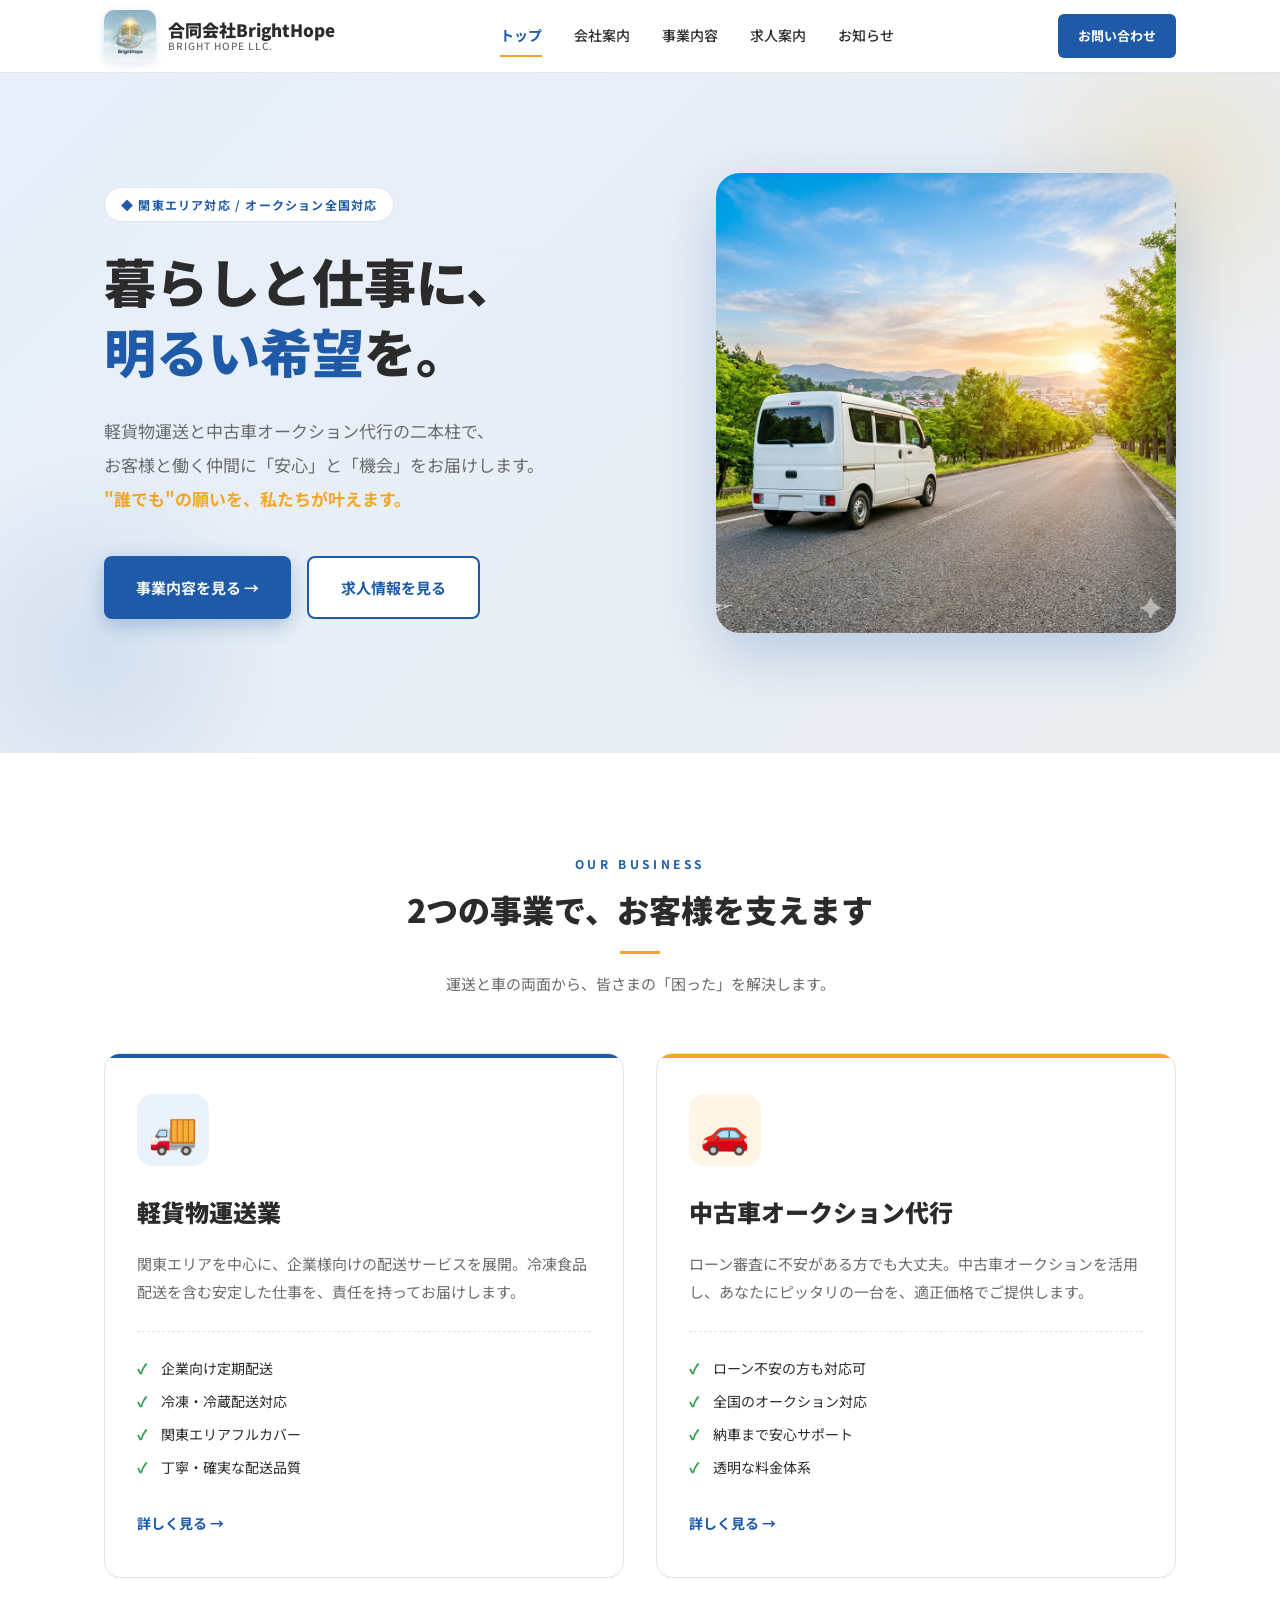
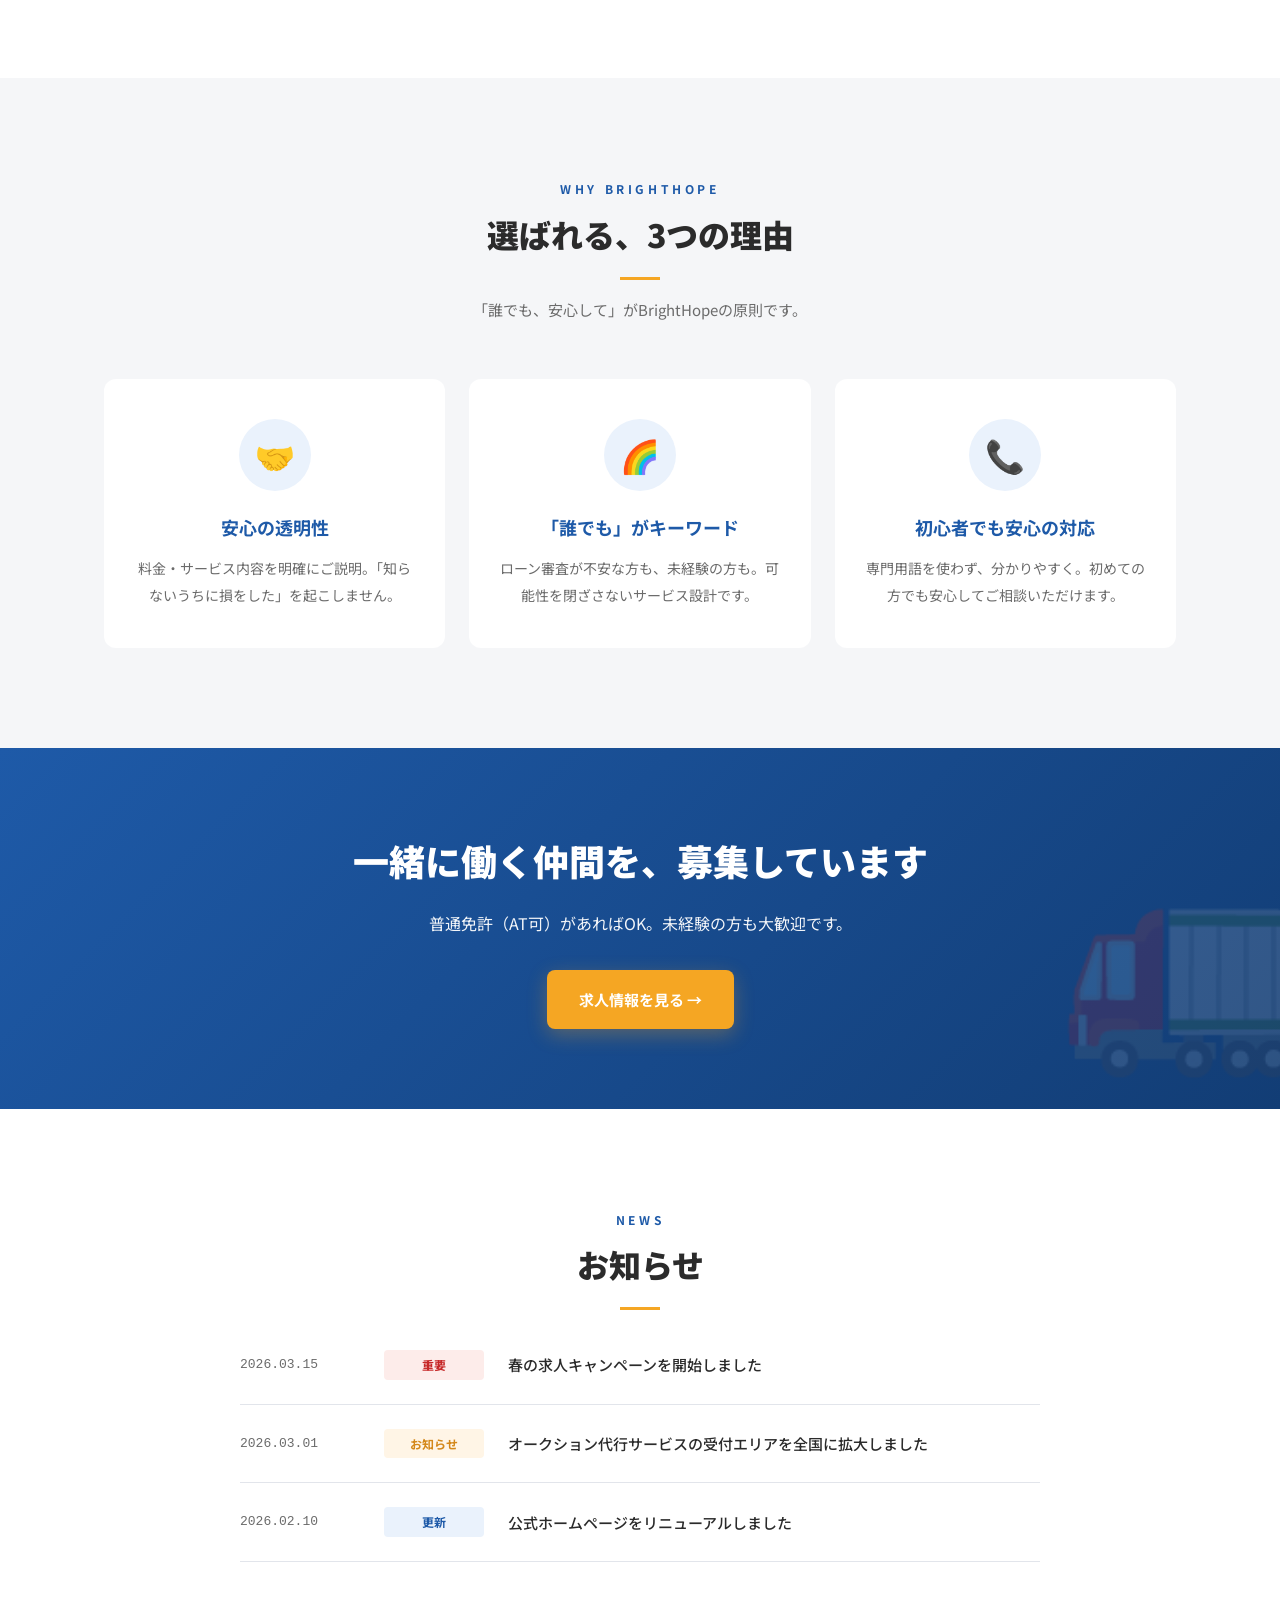
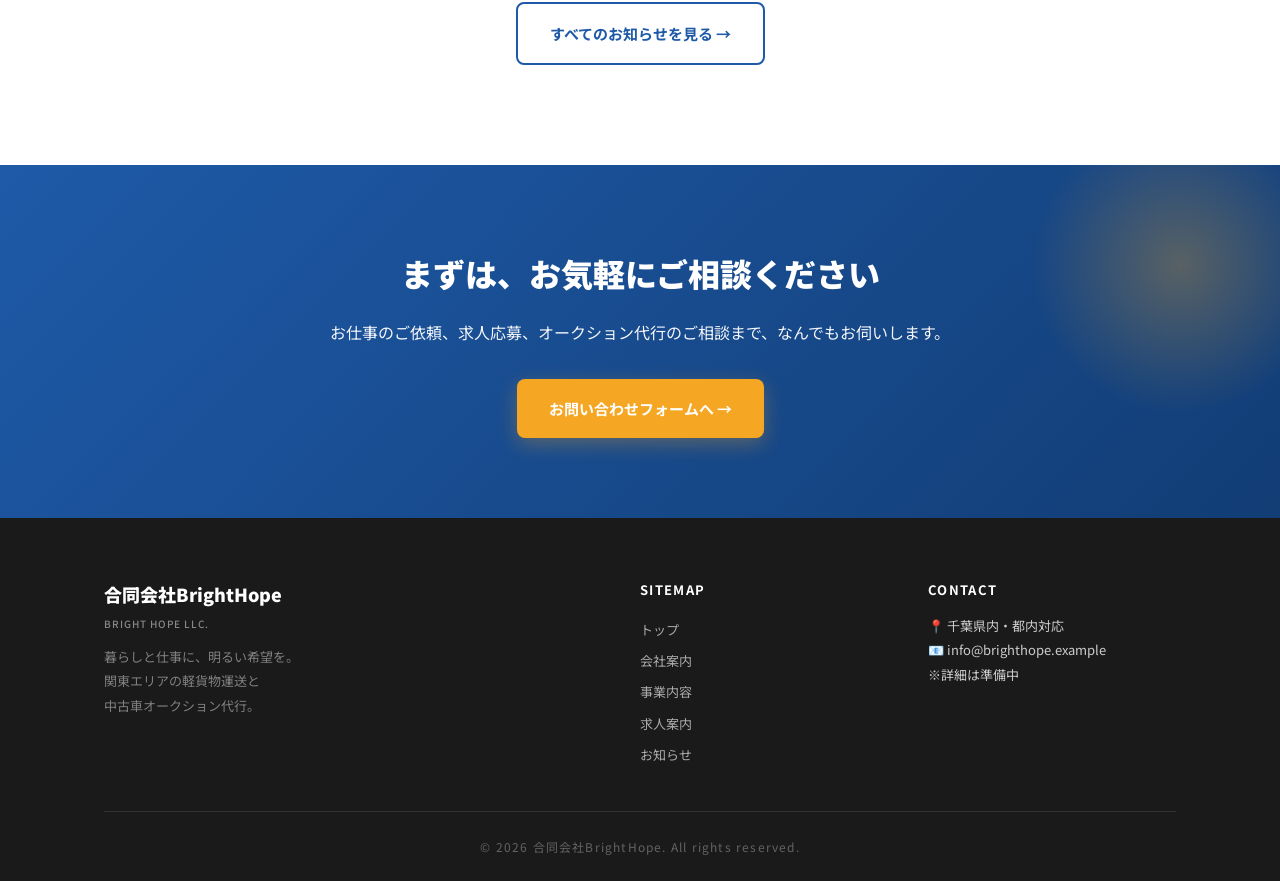
==== commit 10b63993: "Add hero image to top page" ====
--- a/brighthope/index.html
+++ b/brighthope/index.html
@@ -61,7 +61,7 @@
         </div>
       </div>
       <div class="hero-visual">
-        <span class="hero-icon">🚛</span>
+        <img src="images/hero.png" alt="関東エリアを走る軽貨物車" class="hero-image">
       </div>
     </div>
   </section>
--- a/brighthope/style.css
+++ b/brighthope/style.css
@@ -251,21 +251,15 @@
 .hero-visual {
   position: relative;
   aspect-ratio: 1/1;
-  background: linear-gradient(135deg, var(--blue), var(--blue-dark));
   border-radius: 24px;
-  display: flex;
-  align-items: center;
-  justify-content: center;
   overflow: hidden;
-  box-shadow: 0 20px 60px rgba(30,90,168,0.3);
-}
-.hero-visual::before {
-  content: "";
-  position: absolute;
-  inset: 0;
-  background:
-    radial-gradient(circle at 30% 20%, rgba(245,166,35,0.4), transparent 50%),
-    radial-gradient(circle at 70% 80%, rgba(255,255,255,0.15), transparent 50%);
+  box-shadow: 0 20px 60px rgba(30,90,168,0.25);
+}
+.hero-image {
+  width: 100%;
+  height: 100%;
+  object-fit: cover;
+  display: block;
 }
 .hero-icon {
   font-size: 180px;
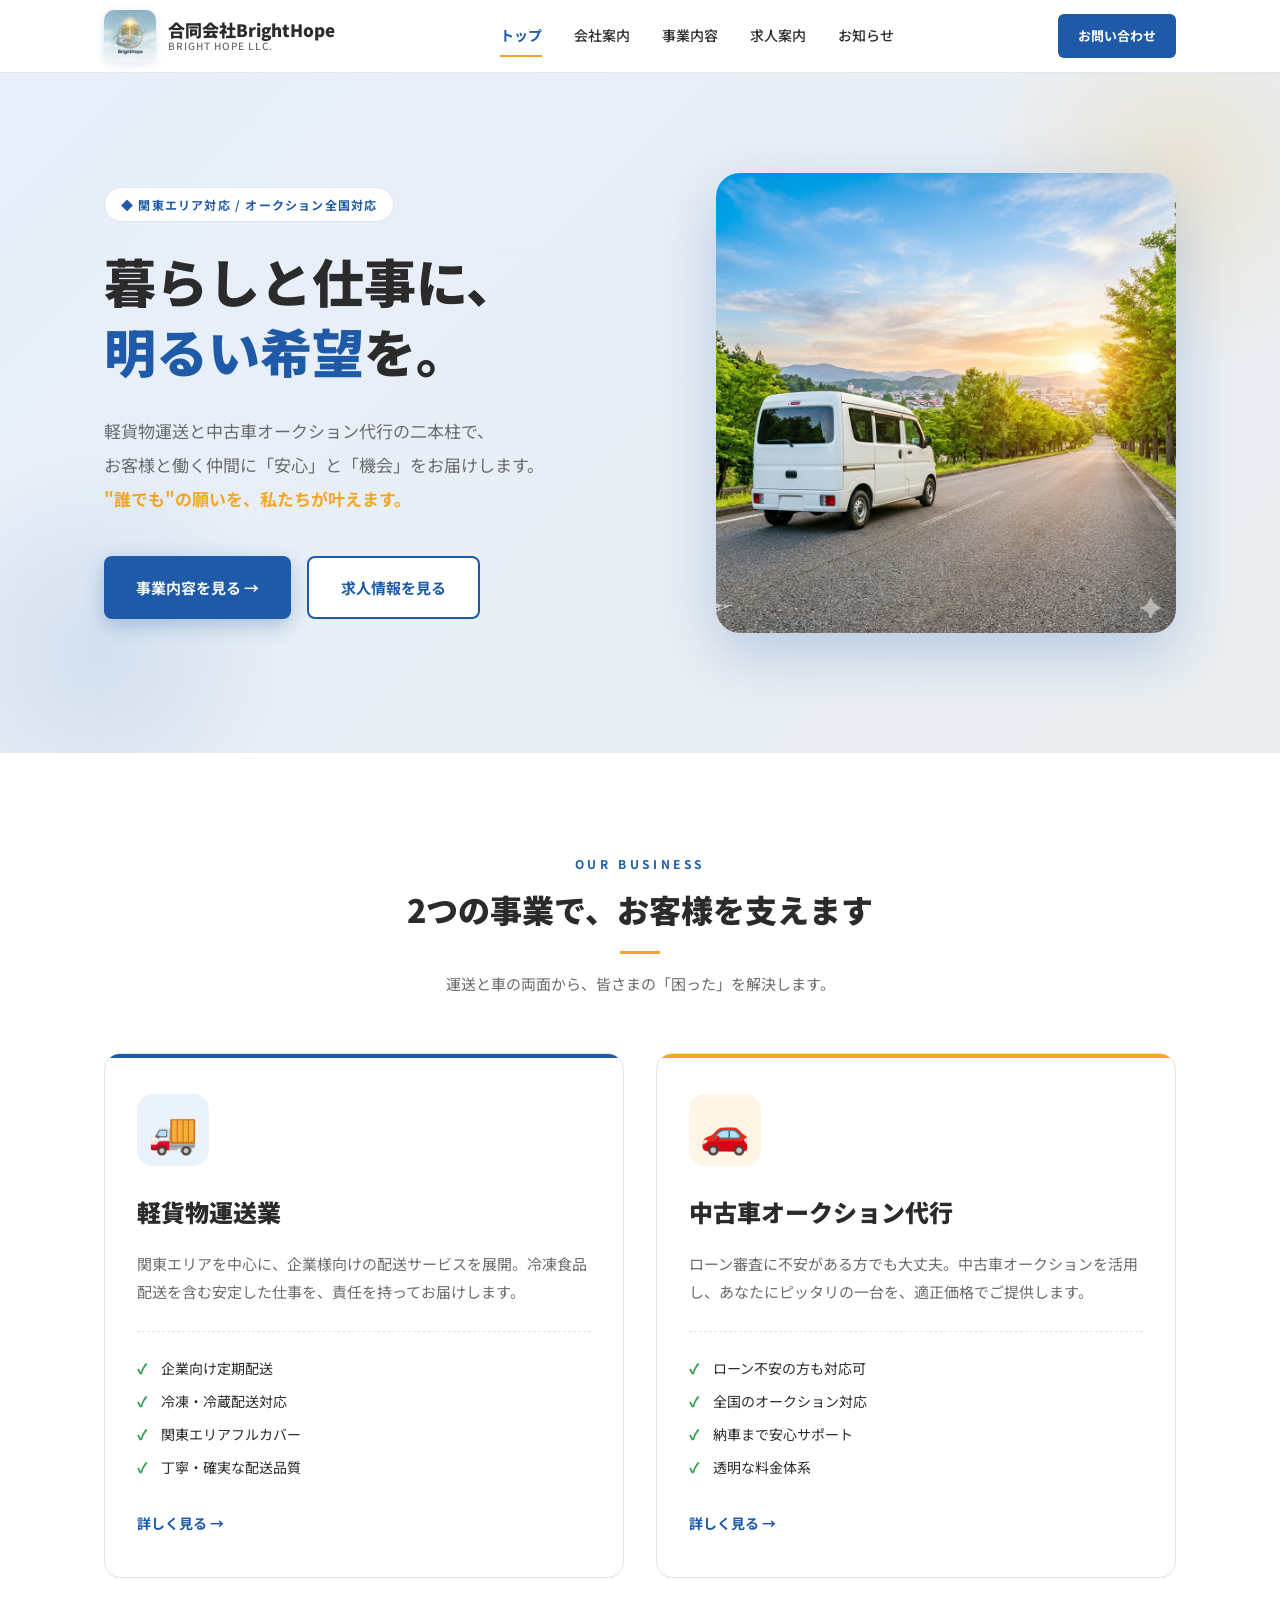
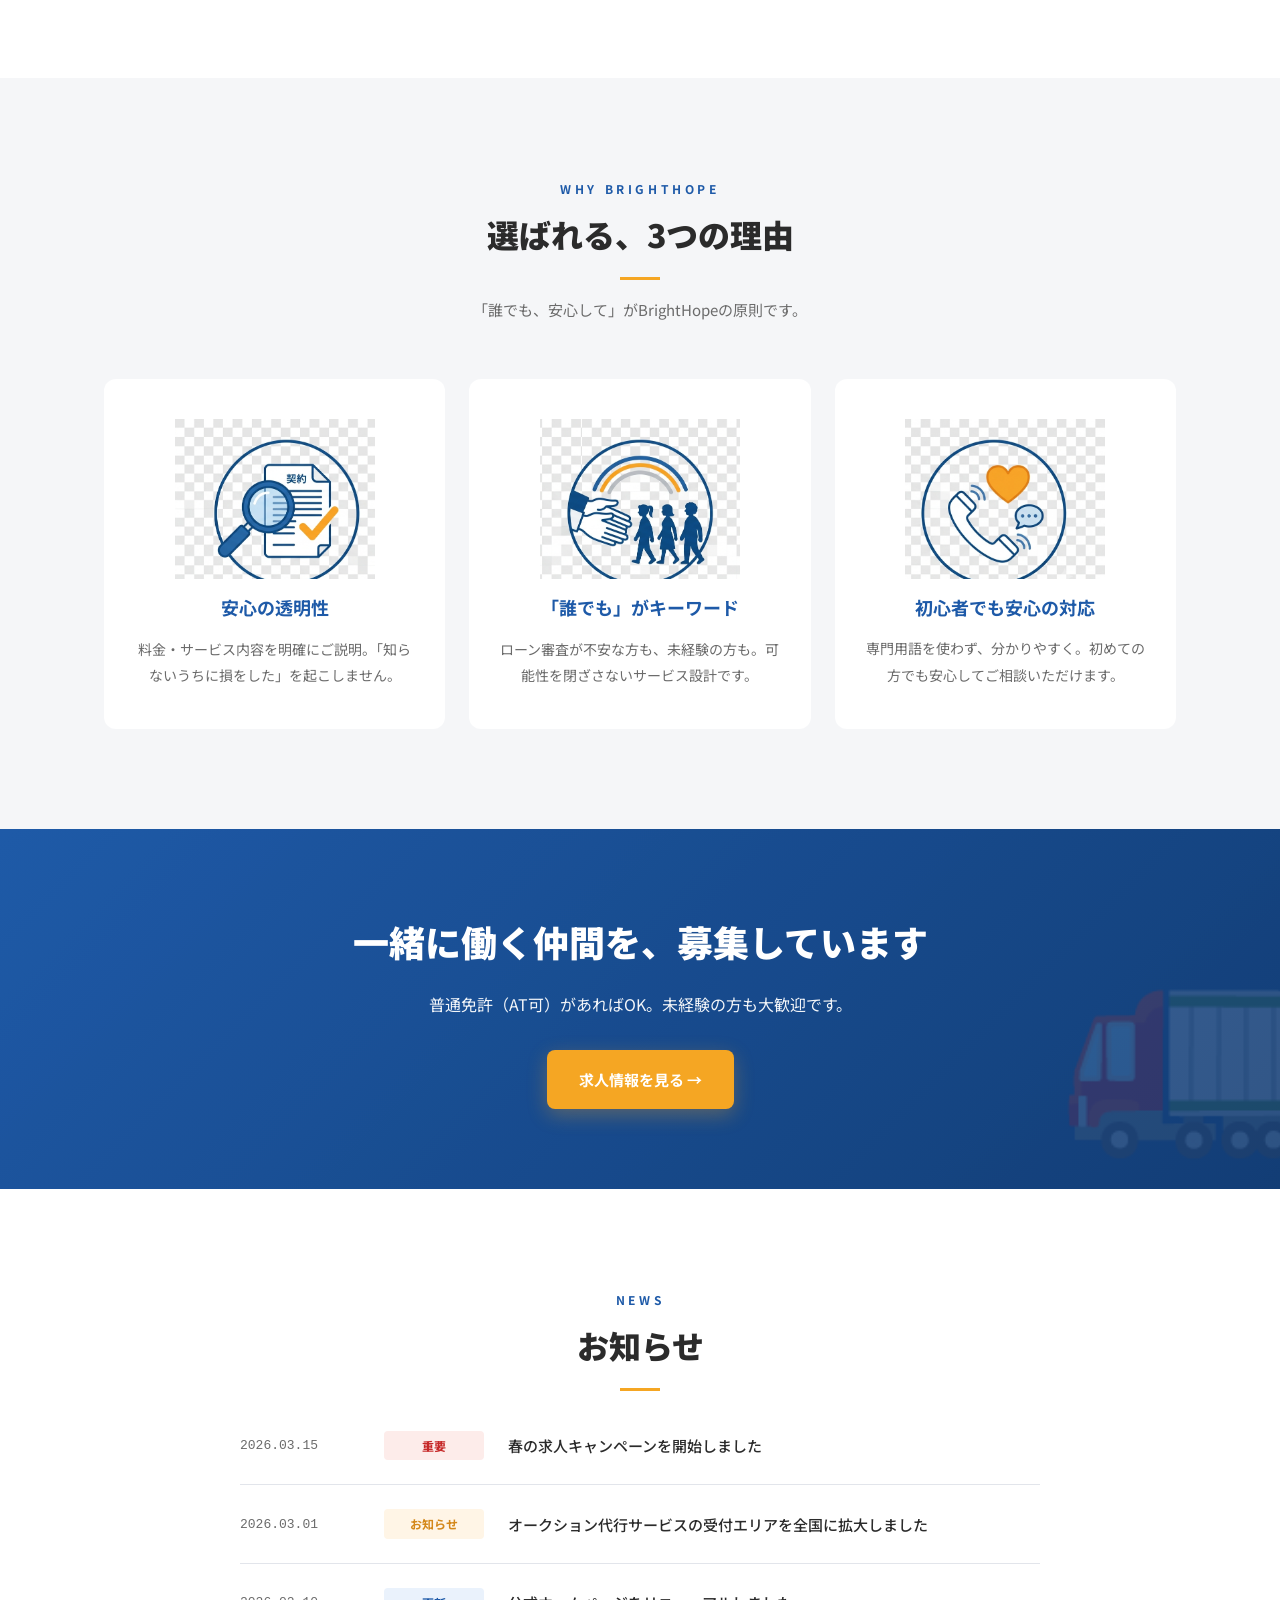
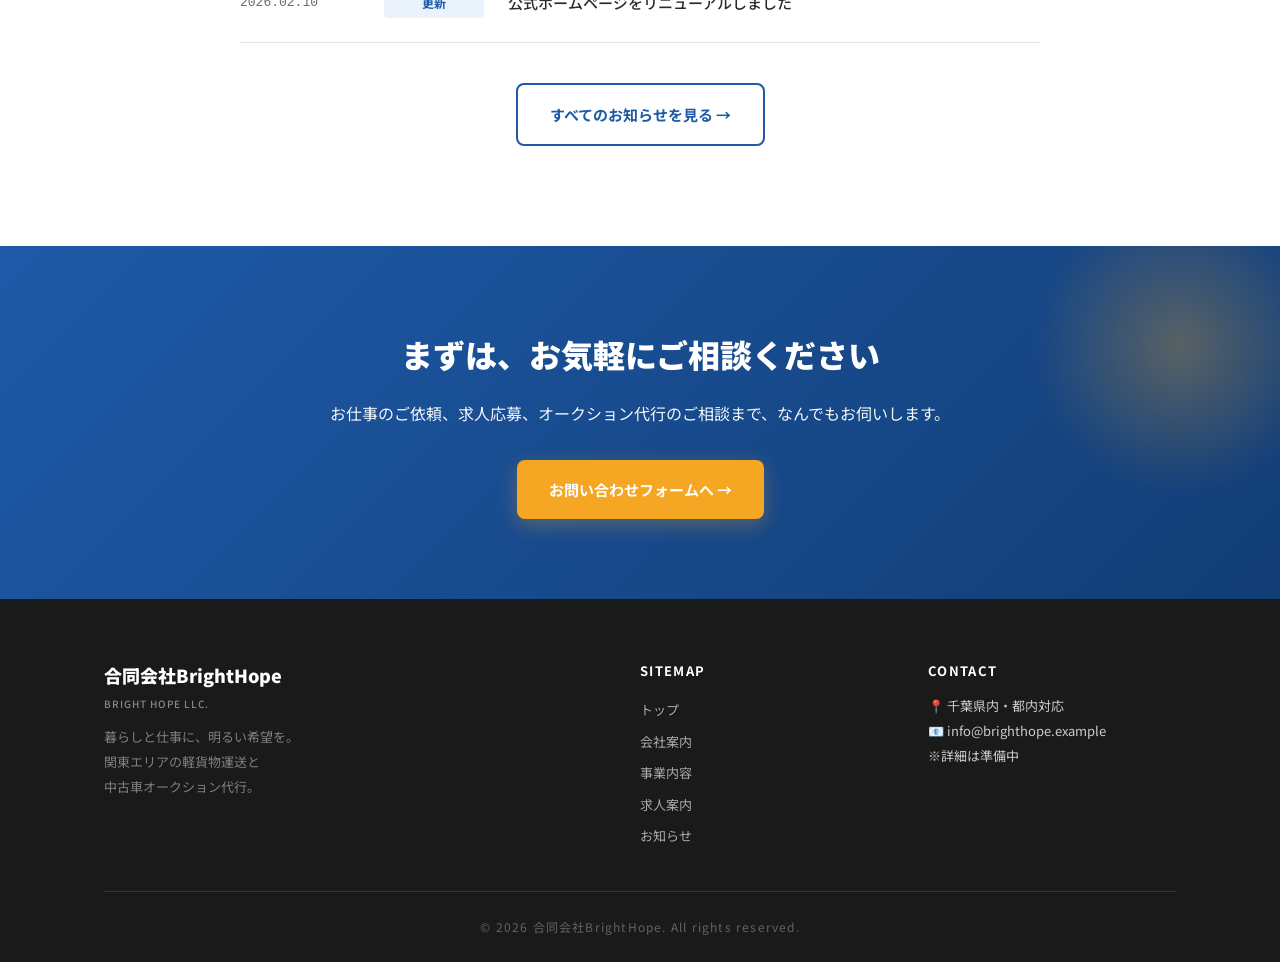
==== commit be950d41: "Wire up reason icon images in top page HTML/CSS" ====
--- a/brighthope/index.html
+++ b/brighthope/index.html
@@ -109,17 +109,17 @@
       <p class="section-lead">「誰でも、安心して」がBrightHopeの原則です。</p>
       <div class="reason-grid">
         <article class="reason-card">
-          <div class="reason-icon">🤝</div>
+          <img src="images/reason-1.png" alt="安心の透明性" class="reason-icon-img">
           <h3>安心の透明性</h3>
           <p>料金・サービス内容を明確にご説明。「知らないうちに損をした」を起こしません。</p>
         </article>
         <article class="reason-card">
-          <div class="reason-icon">🌈</div>
+          <img src="images/reason-2.png" alt="誰でも歓迎" class="reason-icon-img">
           <h3>「誰でも」がキーワード</h3>
           <p>ローン審査が不安な方も、未経験の方も。可能性を閉ざさないサービス設計です。</p>
         </article>
         <article class="reason-card">
-          <div class="reason-icon">📞</div>
+          <img src="images/reason-3.png" alt="初心者に優しいサポート" class="reason-icon-img">
           <h3>初心者でも安心の対応</h3>
           <p>専門用語を使わず、分かりやすく。初めての方でも安心してご相談いただけます。</p>
         </article>
--- a/brighthope/style.css
+++ b/brighthope/style.css
@@ -469,6 +469,14 @@
   font-size: 32px;
   margin-bottom: 20px;
 }
+.reason-icon-img {
+  width: 100%;
+  max-width: 200px;
+  height: auto;
+  margin: 0 auto 12px;
+  display: block;
+  object-fit: contain;
+}
 .reason-card h3 {
   font-size: 18px;
   margin-bottom: 12px;
@@ -628,10 +636,12 @@
   display: flex;
   align-items: center;
   justify-content: center;
-  color: #fff;
-  font-size: 100px;
-  font-weight: 900;
+  overflow: hidden;
   box-shadow: 0 10px 30px rgba(30,90,168,0.3);
+}
+.ceo-photo svg {
+  width: 90%;
+  height: 90%;
 }
 .ceo-body h3 {
   font-size: 20px;
@@ -725,14 +735,22 @@
 .service-visual {
   aspect-ratio: 4/3;
   border-radius: 16px;
+  overflow: hidden;
   display: flex;
   align-items: center;
   justify-content: center;
   font-size: 120px;
   color: #fff;
+  box-shadow: 0 10px 30px rgba(0,0,0,0.08);
 }
 .service-visual.blue { background: linear-gradient(135deg, var(--blue), var(--blue-dark)); }
 .service-visual.orange { background: linear-gradient(135deg, var(--orange), var(--orange-dark)); }
+.service-image {
+  width: 100%;
+  height: 100%;
+  object-fit: cover;
+  display: block;
+}
 .service-eyebrow {
   color: var(--blue);
   font-size: 12px;
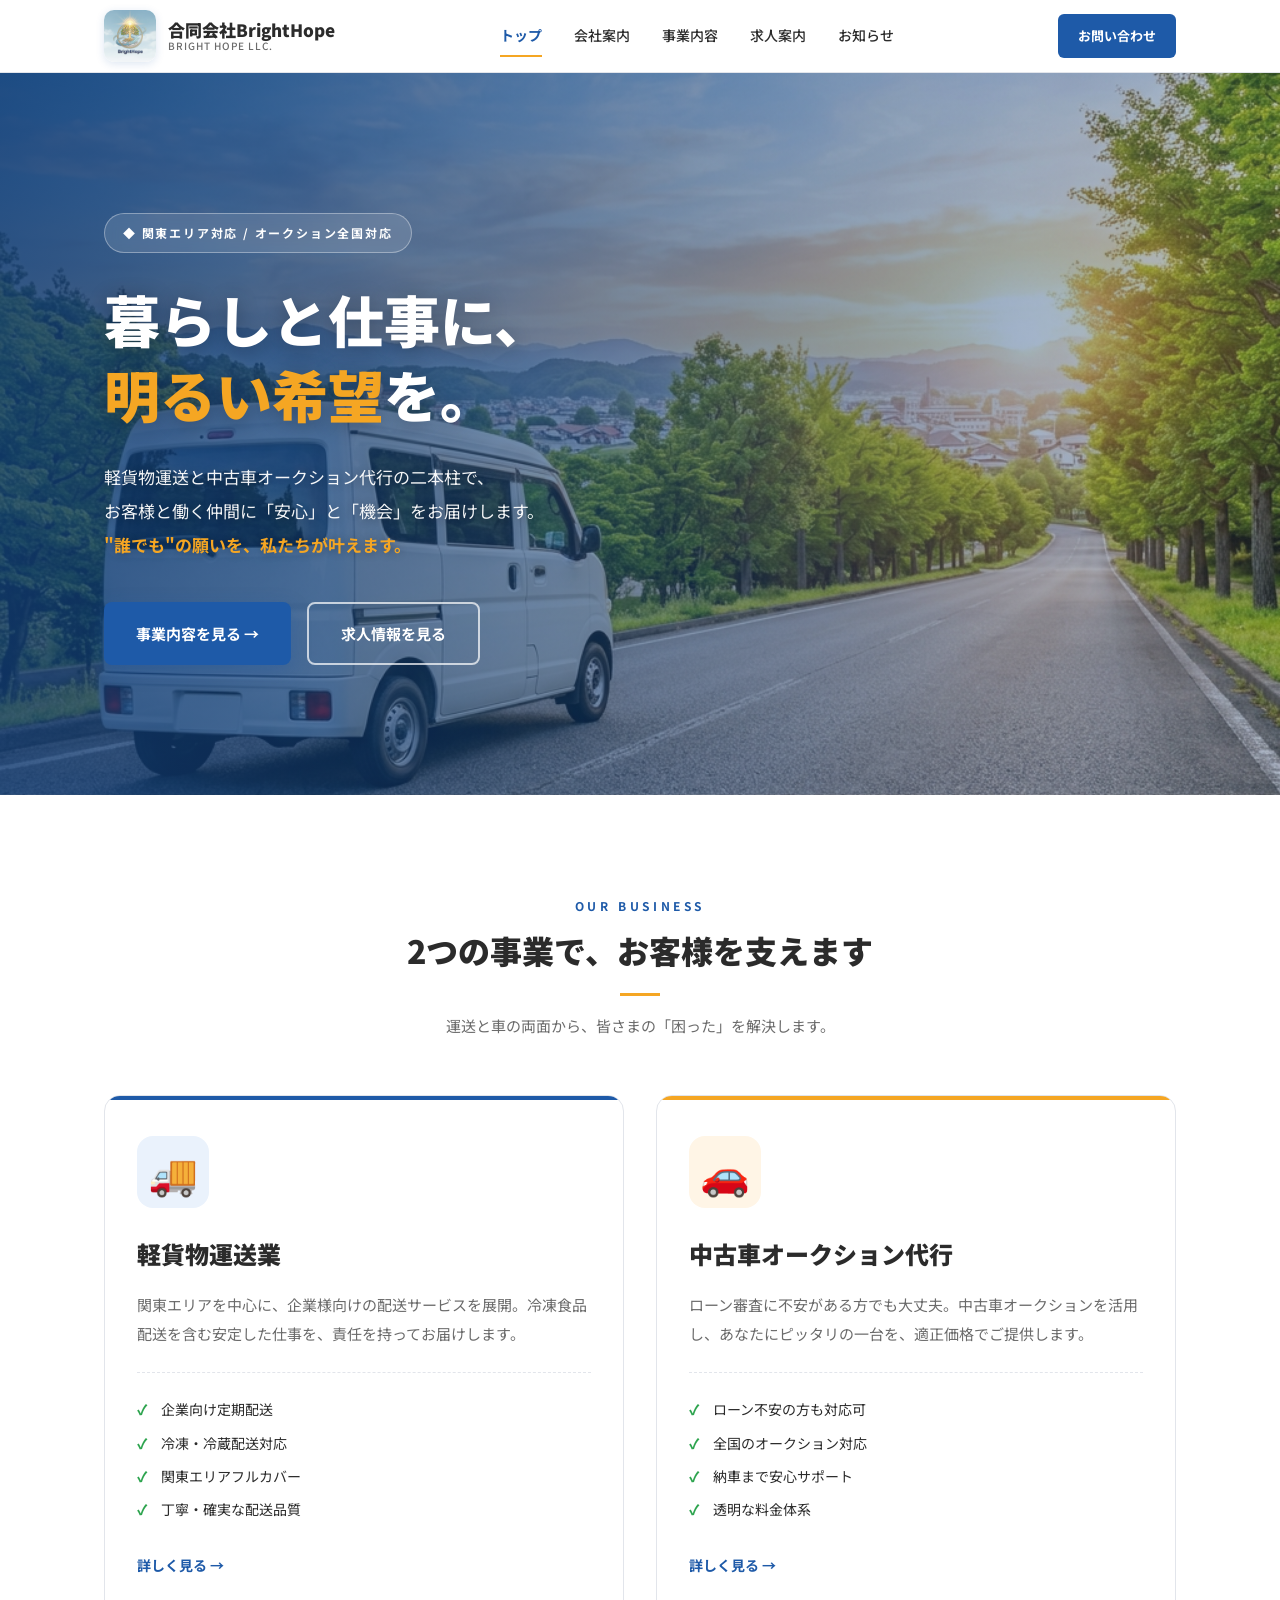
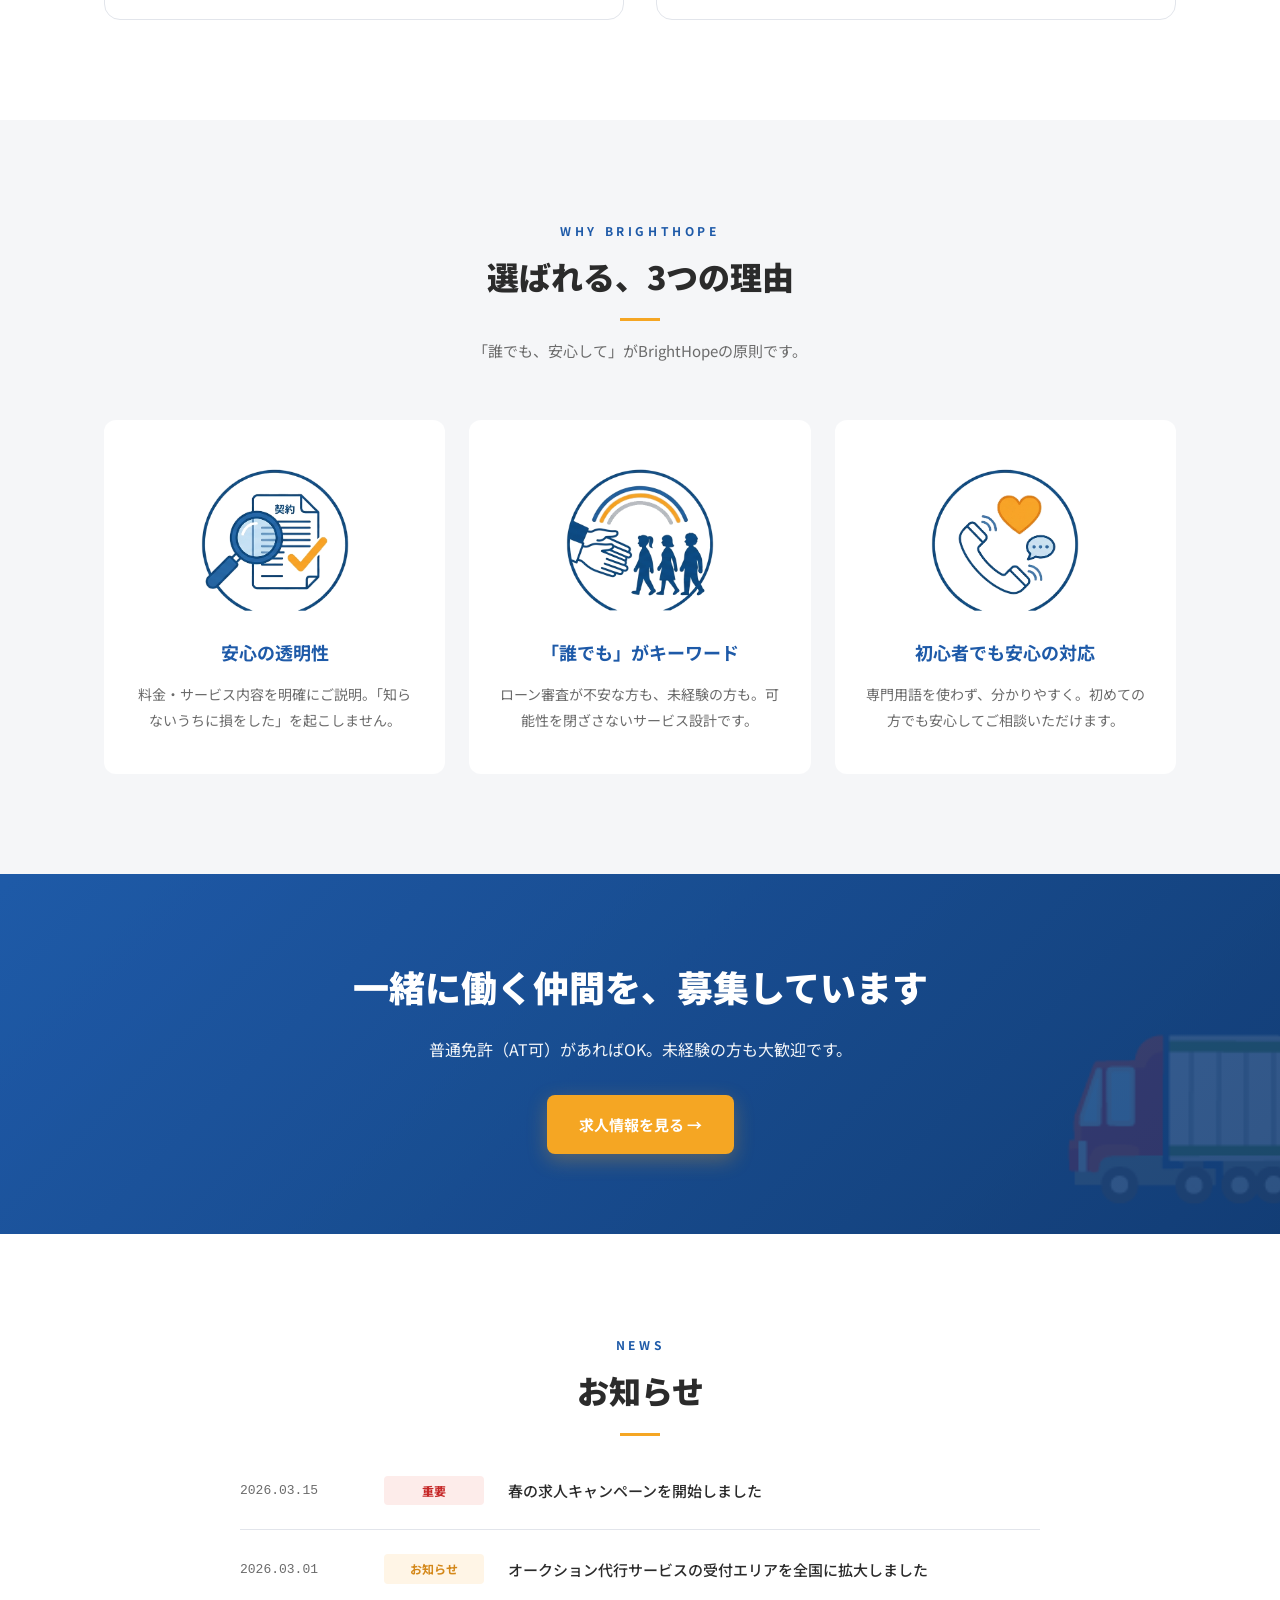
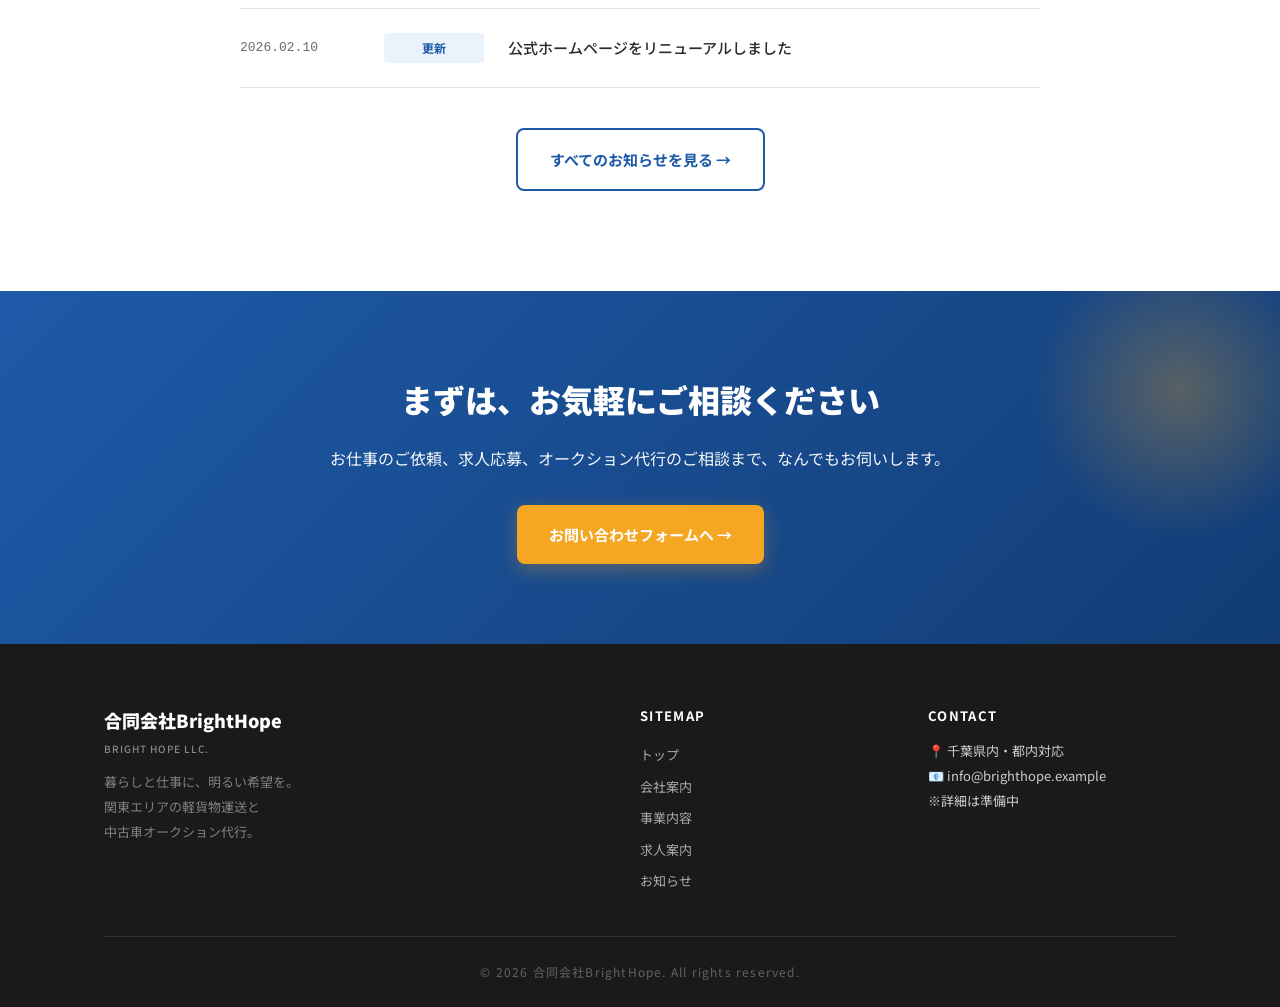
==== commit ac34f1d7: "Fix icons (transparent bg + centered) and change hero to full background image" ====
--- a/brighthope/index.html
+++ b/brighthope/index.html
@@ -40,7 +40,7 @@
   <!-- Hero -->
   <section class="hero">
     <div class="container hero-inner">
-      <div>
+      <div class="hero-content">
         <span class="hero-eyebrow">◆ 関東エリア対応 / オークション全国対応</span>
         <h1 class="hero-title">
           暮らしと仕事に、<br>
@@ -49,7 +49,7 @@
         <p class="hero-lead">
           軽貨物運送と中古車オークション代行の二本柱で、<br>
           お客様と働く仲間に「安心」と「機会」をお届けします。<br>
-          <strong style="color: var(--orange);">"誰でも"の願いを、私たちが叶えます。</strong>
+          <strong class="hero-lead-accent">"誰でも"の願いを、私たちが叶えます。</strong>
         </p>
         <div class="hero-cta">
           <a href="services.html" class="btn btn-primary">
@@ -59,9 +59,6 @@
             求人情報を見る
           </a>
         </div>
-      </div>
-      <div class="hero-visual">
-        <img src="images/hero.png" alt="関東エリアを走る軽貨物車" class="hero-image">
       </div>
     </div>
   </section>
--- a/brighthope/style.css
+++ b/brighthope/style.css
@@ -187,92 +187,86 @@
 /* ===== Hero (Top page) ===== */
 .hero {
   position: relative;
-  padding: 100px 0 120px;
-  background:
-    linear-gradient(135deg, rgba(30,90,168,0.02), rgba(245,166,35,0.05)),
-    var(--blue-light);
+  padding: 140px 0 130px;
+  min-height: 620px;
+  display: flex;
+  align-items: center;
+  color: #fff;
   overflow: hidden;
-}
-.hero::before {
-  content: "";
-  position: absolute;
-  top: -100px; right: -100px;
-  width: 400px; height: 400px;
-  background: radial-gradient(circle, rgba(245,166,35,0.15), transparent 70%);
-  border-radius: 50%;
-}
-.hero::after {
-  content: "";
-  position: absolute;
-  bottom: -100px; left: -100px;
-  width: 400px; height: 400px;
-  background: radial-gradient(circle, rgba(30,90,168,0.1), transparent 70%);
-  border-radius: 50%;
+  background-image:
+    linear-gradient(100deg, rgba(18,61,117,0.88) 0%, rgba(18,61,117,0.55) 50%, rgba(18,61,117,0.25) 100%),
+    url('images/hero.png');
+  background-size: cover;
+  background-position: center;
+  background-repeat: no-repeat;
 }
 .hero-inner {
   position: relative;
-  display: grid;
-  grid-template-columns: 1.2fr 1fr;
-  gap: 60px;
-  align-items: center;
+  width: 100%;
+}
+.hero-content {
+  max-width: 640px;
 }
 .hero-eyebrow {
   display: inline-block;
-  background: #fff;
-  border: 1px solid var(--line);
-  padding: 6px 16px;
+  background: rgba(255,255,255,0.12);
+  border: 1px solid rgba(255,255,255,0.35);
+  padding: 8px 18px;
   border-radius: 999px;
   font-size: 12px;
-  color: var(--blue);
-  font-weight: 700;
-  letter-spacing: 0.1em;
-  margin-bottom: 24px;
+  color: #fff;
+  font-weight: 700;
+  letter-spacing: 0.15em;
+  margin-bottom: 28px;
+  backdrop-filter: blur(6px);
 }
 .hero-title {
-  font-size: 52px;
+  font-size: 56px;
   font-weight: 900;
   line-height: 1.35;
   margin-bottom: 28px;
-  color: var(--ink);
-}
-.hero-title .accent { color: var(--blue); }
+  color: #fff;
+  text-shadow: 0 2px 20px rgba(0,0,0,0.3);
+}
+.hero-title .accent { color: var(--orange); }
 .hero-title .accent-orange { color: var(--orange); }
 .hero-lead {
   font-size: 17px;
-  color: var(--gray);
+  color: rgba(255,255,255,0.95);
   line-height: 2;
   margin-bottom: 40px;
+  text-shadow: 0 1px 8px rgba(0,0,0,0.3);
+}
+.hero-lead-accent {
+  color: var(--orange);
+  font-weight: 700;
 }
 .hero-cta {
   display: flex;
   gap: 16px;
   flex-wrap: wrap;
 }
-.hero-visual {
-  position: relative;
-  aspect-ratio: 1/1;
-  border-radius: 24px;
-  overflow: hidden;
-  box-shadow: 0 20px 60px rgba(30,90,168,0.25);
-}
-.hero-image {
-  width: 100%;
-  height: 100%;
-  object-fit: cover;
-  display: block;
-}
-.hero-icon {
-  font-size: 180px;
-  position: relative;
-  filter: drop-shadow(0 8px 20px rgba(0,0,0,0.3));
+.hero .btn-ghost {
+  background: transparent;
+  color: #fff;
+  border-color: rgba(255,255,255,0.7);
+}
+.hero .btn-ghost:hover {
+  background: rgba(255,255,255,0.15);
+  color: #fff;
+  border-color: #fff;
 }
 @media (max-width: 900px) {
-  .hero { padding: 60px 0 80px; }
-  .hero-inner { grid-template-columns: 1fr; text-align: center; }
-  .hero-title { font-size: 32px; }
+  .hero {
+    padding: 80px 0 90px;
+    min-height: 500px;
+    background-image:
+      linear-gradient(180deg, rgba(18,61,117,0.85) 0%, rgba(18,61,117,0.6) 100%),
+      url('images/hero.png');
+  }
+  .hero-content { max-width: 100%; text-align: center; }
+  .hero-title { font-size: 34px; }
   .hero-cta { justify-content: center; }
-  .hero-visual { max-width: 300px; margin: 0 auto; }
-  .hero-icon { font-size: 100px; }
 }
 
 /* ===== Buttons ===== */
@@ -470,10 +464,9 @@
   margin-bottom: 20px;
 }
 .reason-icon-img {
-  width: 100%;
-  max-width: 200px;
-  height: auto;
-  margin: 0 auto 12px;
+  width: 160px;
+  height: 160px;
+  margin: 0 auto 16px;
   display: block;
   object-fit: contain;
 }
@@ -870,6 +863,13 @@
 .recruit-feature-icon {
   font-size: 40px;
   margin-bottom: 12px;
+}
+.recruit-feature-img {
+  width: 120px;
+  height: 120px;
+  margin: 0 auto 12px;
+  display: block;
+  object-fit: contain;
 }
 .recruit-feature h3 {
   font-size: 15px;
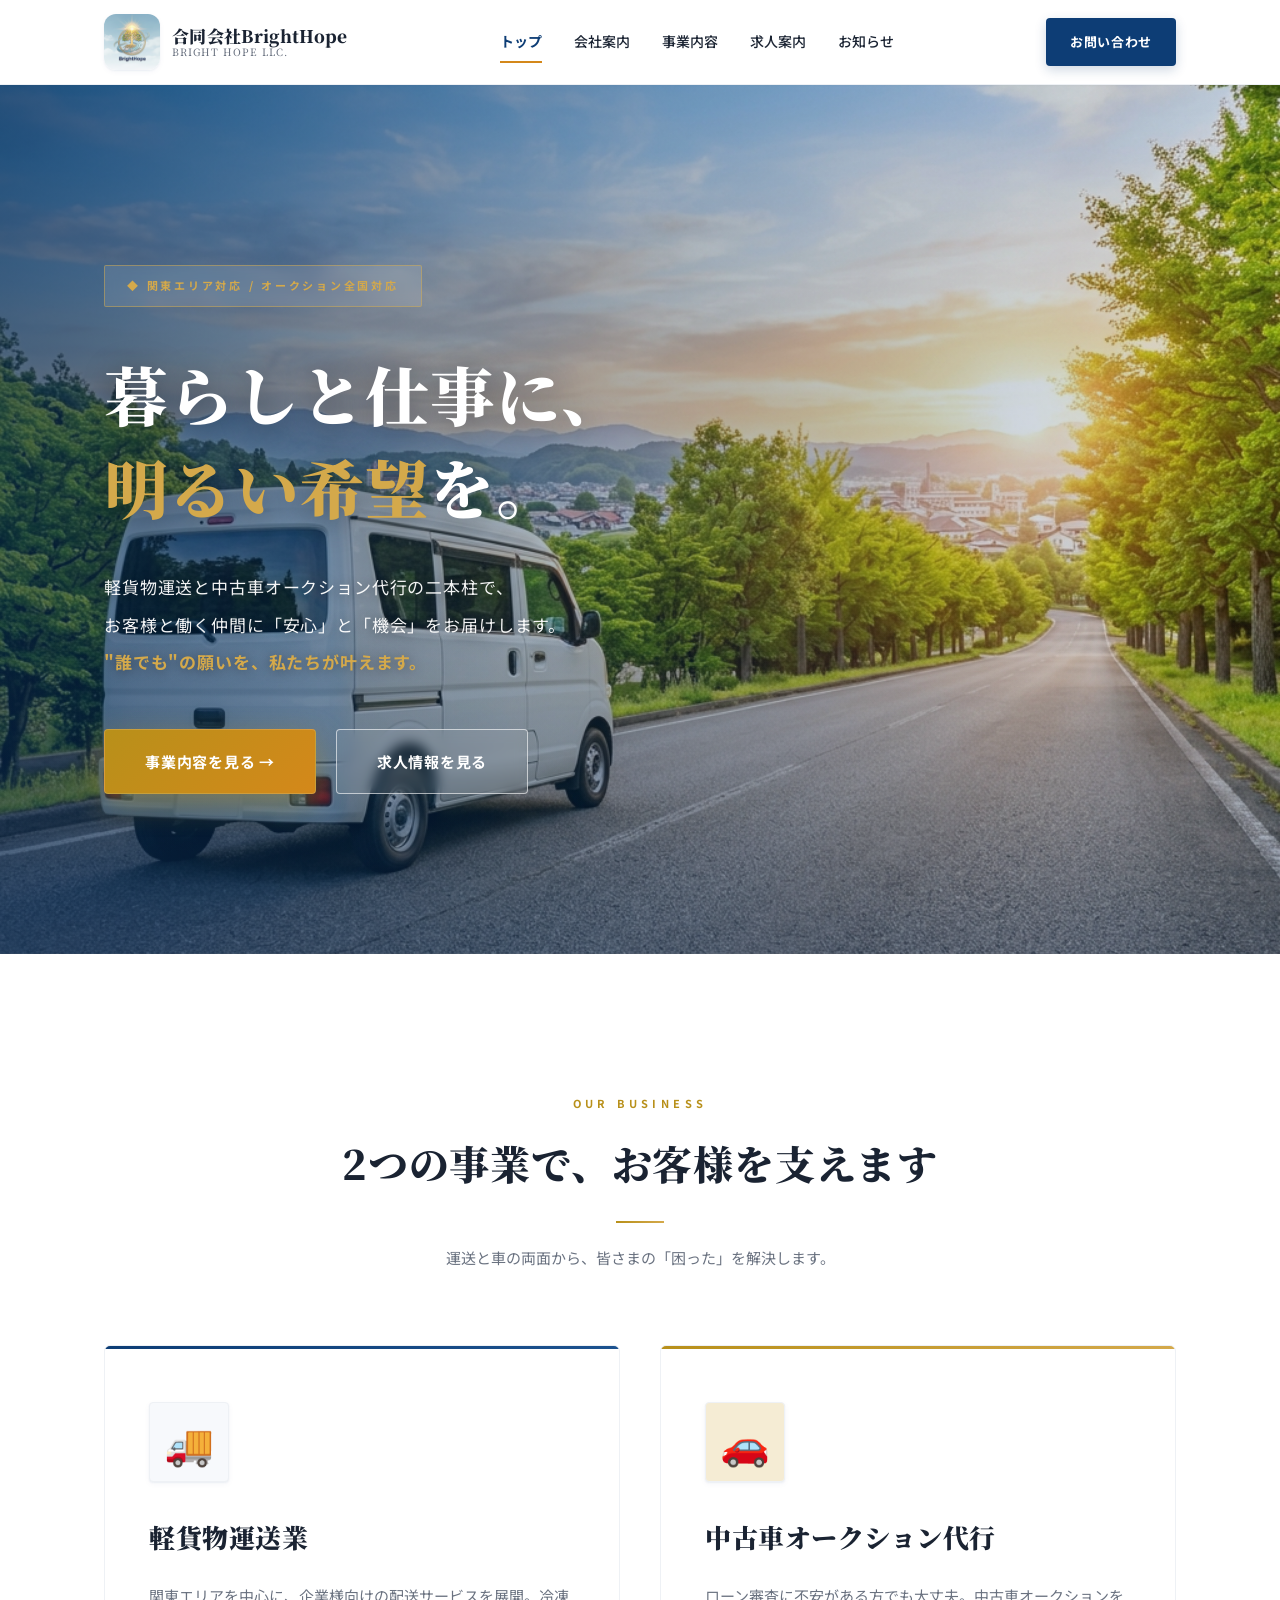
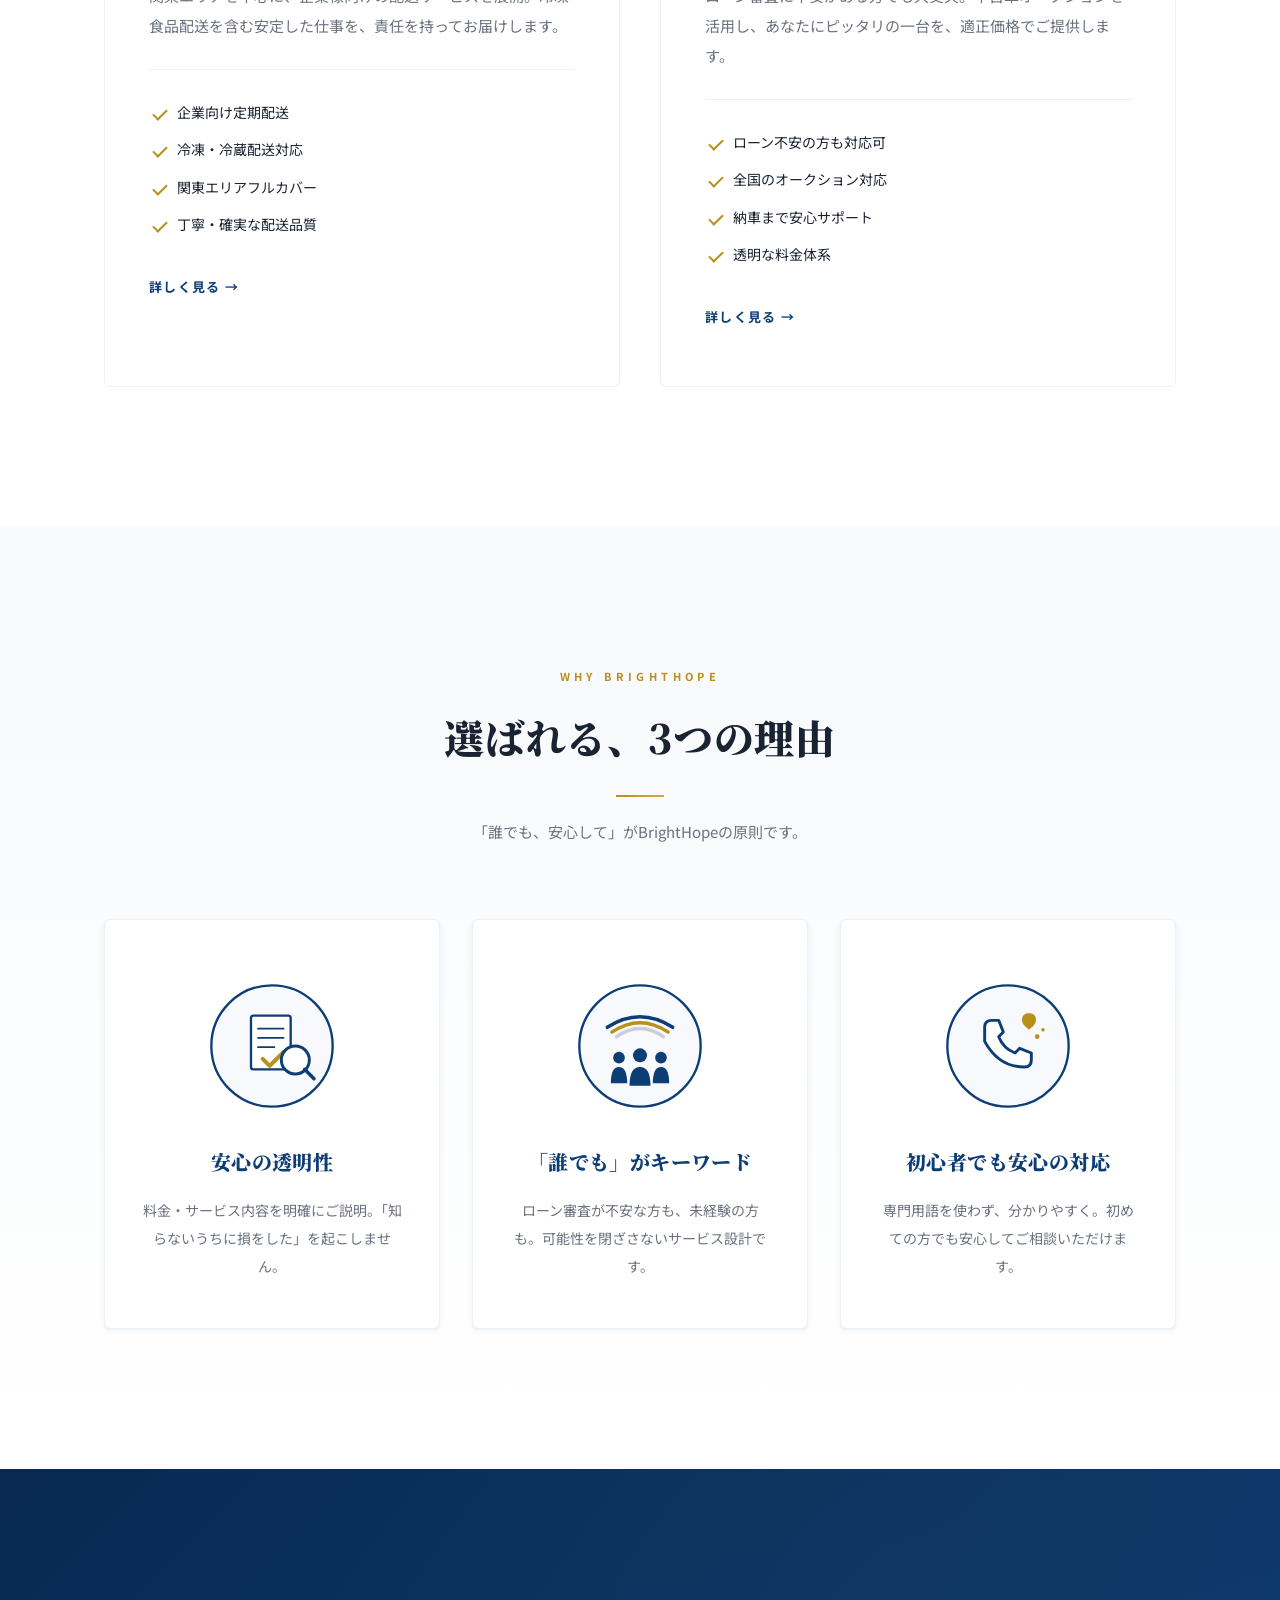
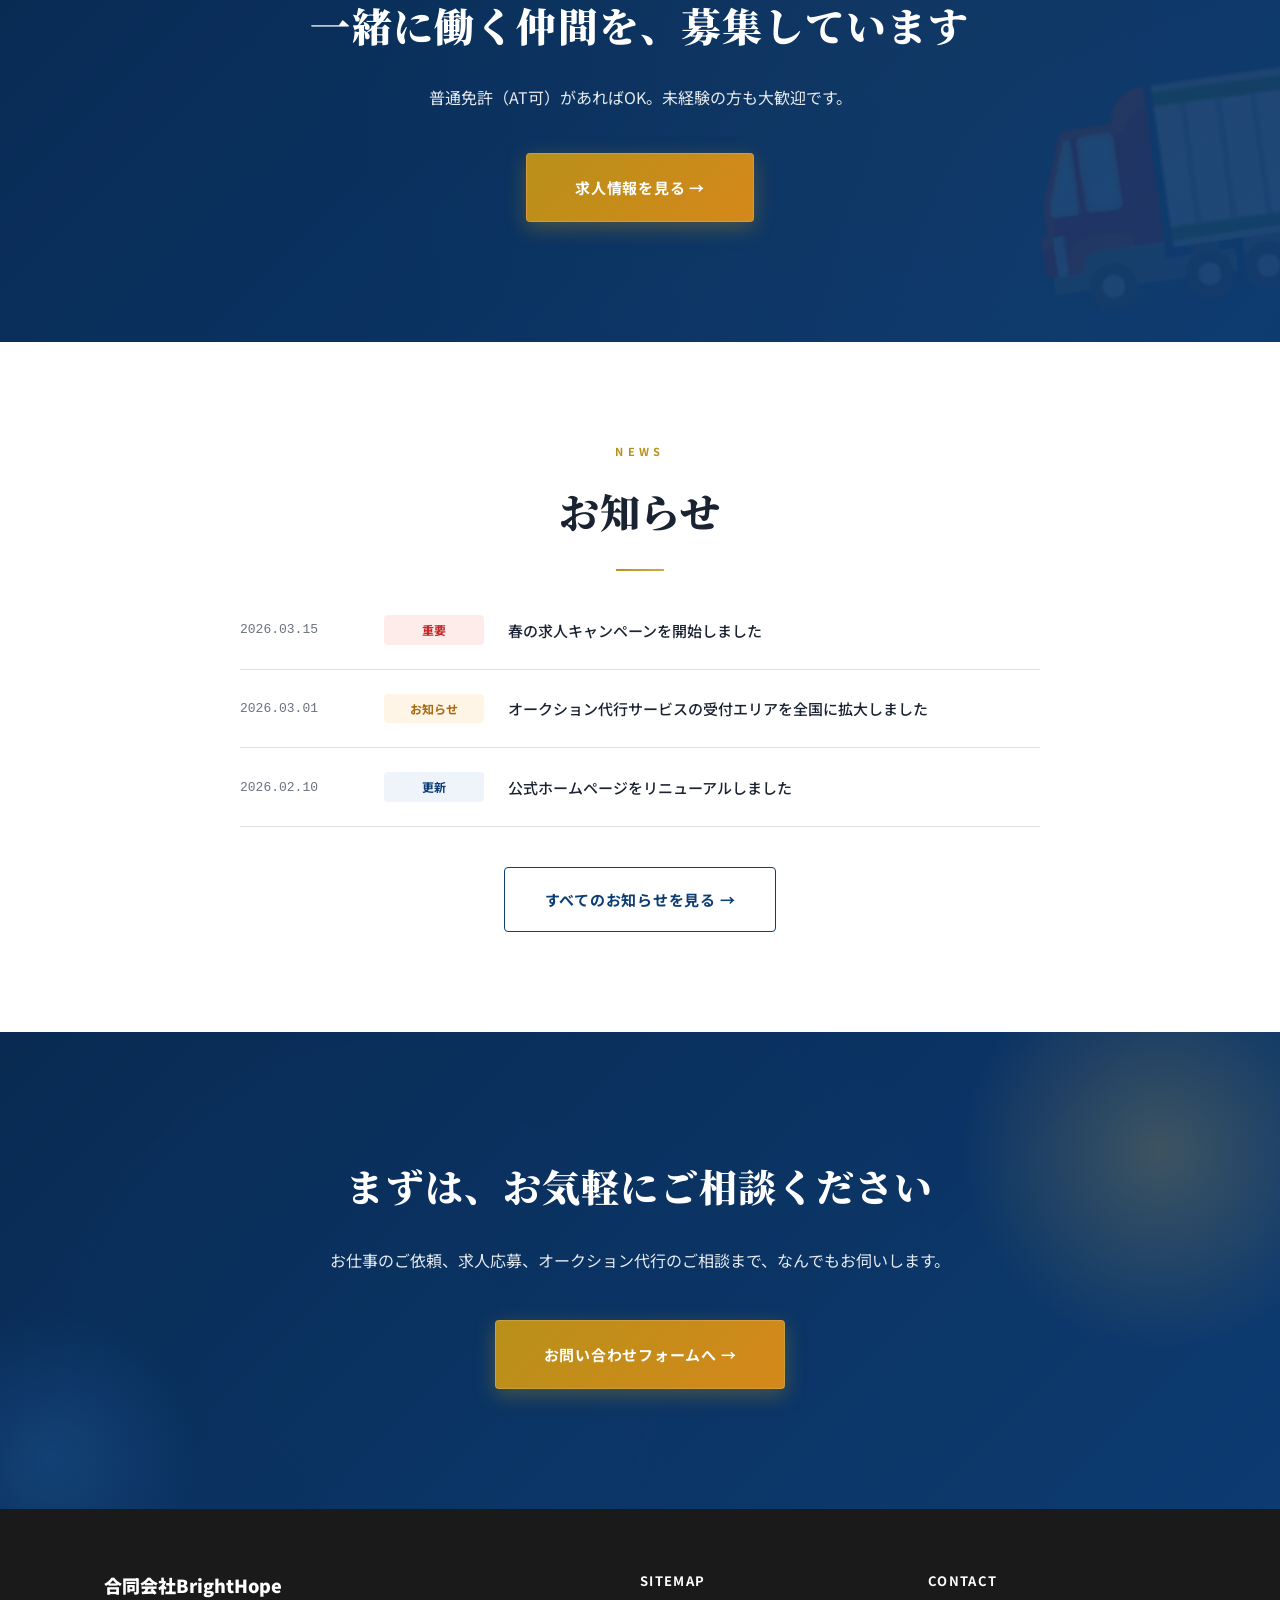
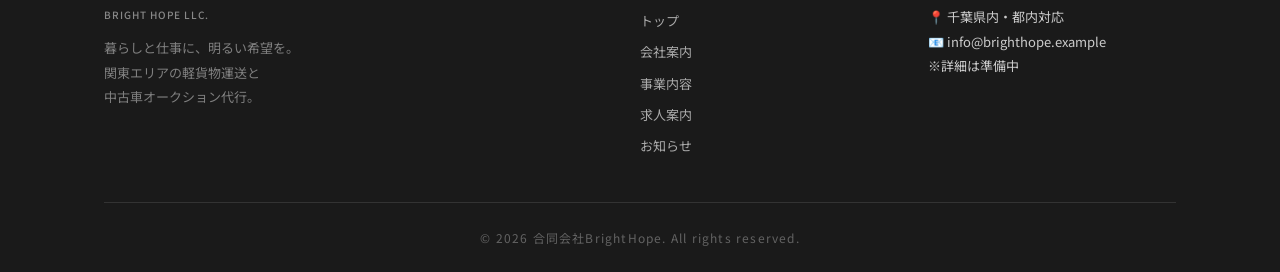
==== commit 9ab55c07: "Premium redesign: serif headings, deeper navy+gold palette, refined shadows/spacing, SVG icons, less" ====
--- a/brighthope/index.html
+++ b/brighthope/index.html
@@ -106,17 +106,17 @@
       <p class="section-lead">「誰でも、安心して」がBrightHopeの原則です。</p>
       <div class="reason-grid">
         <article class="reason-card">
-          <img src="images/reason-1.png" alt="安心の透明性" class="reason-icon-img">
+          <img src="images/reason-1.svg" alt="安心の透明性" class="reason-icon-img">
           <h3>安心の透明性</h3>
           <p>料金・サービス内容を明確にご説明。「知らないうちに損をした」を起こしません。</p>
         </article>
         <article class="reason-card">
-          <img src="images/reason-2.png" alt="誰でも歓迎" class="reason-icon-img">
+          <img src="images/reason-2.svg" alt="誰でも歓迎" class="reason-icon-img">
           <h3>「誰でも」がキーワード</h3>
           <p>ローン審査が不安な方も、未経験の方も。可能性を閉ざさないサービス設計です。</p>
         </article>
         <article class="reason-card">
-          <img src="images/reason-3.png" alt="初心者に優しいサポート" class="reason-icon-img">
+          <img src="images/reason-3.svg" alt="初心者に優しいサポート" class="reason-icon-img">
           <h3>初心者でも安心の対応</h3>
           <p>専門用語を使わず、分かりやすく。初めての方でも安心してご相談いただけます。</p>
         </article>
--- a/brighthope/style.css
+++ b/brighthope/style.css
@@ -1,3 +1,5 @@
+@import url('https://fonts.googleapis.com/css2?family=Noto+Serif+JP:wght@500;700;900&display=swap');
+
 /* ===== Reset ===== */
 * { margin: 0; padding: 0; box-sizing: border-box; }
 img { max-width: 100%; display: block; }
@@ -7,18 +9,29 @@
 
 /* ===== Variables ===== */
 :root {
-  --blue: #1e5aa8;
-  --blue-dark: #123d75;
-  --blue-light: #eaf2fc;
-  --orange: #f5a623;
-  --orange-dark: #d4881a;
-  --ink: #2b2b2b;
-  --gray: #6b6b6b;
-  --gray-light: #f5f6f8;
-  --line: #e2e5eb;
+  --blue: #0d3d75;
+  --blue-dark: #082a52;
+  --blue-mid: #1c528f;
+  --blue-light: #eff4fb;
+  --blue-tint: #f7f9fc;
+  --gold: #b8901a;
+  --gold-light: #d4a94b;
+  --gold-pale: #f5ecd4;
+  --orange: #d4881a;
+  --orange-dark: #a86a11;
+  --ink: #1a2332;
+  --gray: #6a7280;
+  --gray-light: #f7f8fa;
+  --line: #dde2ea;
+  --line-soft: #eef1f5;
   --white: #ffffff;
   --success: #2ea44f;
   --sans: "Noto Sans JP", -apple-system, "Hiragino Sans", sans-serif;
+  --serif: "Noto Serif JP", "Hiragino Mincho ProN", "Yu Mincho", serif;
+  --shadow-sm: 0 1px 2px rgba(13,61,117,0.06), 0 2px 6px rgba(13,61,117,0.04);
+  --shadow-md: 0 4px 12px rgba(13,61,117,0.08), 0 12px 32px rgba(13,61,117,0.06);
+  --shadow-lg: 0 8px 24px rgba(13,61,117,0.10), 0 24px 60px rgba(13,61,117,0.10);
+  --shadow-xl: 0 20px 60px rgba(13,61,117,0.18), 0 40px 100px rgba(13,61,117,0.12);
 }
 
 /* ===== Base ===== */
@@ -39,55 +52,60 @@
 .container-narrow { max-width: 800px; }
 
 /* ===== Section common ===== */
-.section-padding { padding: 100px 0; }
-.section-padding-sm { padding: 60px 0; }
+.section-padding { padding: 140px 0; }
+.section-padding-sm { padding: 80px 0; }
 
 .section-eyebrow {
   text-align: center;
-  color: var(--blue);
-  font-size: 12px;
-  font-weight: 700;
-  letter-spacing: 0.3em;
-  margin-bottom: 12px;
+  color: var(--gold);
+  font-size: 11px;
+  font-weight: 700;
+  letter-spacing: 0.4em;
+  margin-bottom: 20px;
+  text-transform: uppercase;
 }
 .section-title {
   text-align: center;
-  font-size: 32px;
-  font-weight: 900;
-  line-height: 1.4;
-  margin-bottom: 16px;
+  font-family: var(--serif);
+  font-size: 40px;
+  font-weight: 900;
+  line-height: 1.5;
+  margin-bottom: 20px;
   color: var(--ink);
+  letter-spacing: 0.02em;
 }
 .section-title::after {
   content: "";
   display: block;
-  width: 40px;
-  height: 3px;
-  background: var(--orange);
-  margin: 20px auto 0;
+  width: 48px;
+  height: 2px;
+  background: linear-gradient(90deg, var(--gold), var(--gold-light));
+  margin: 28px auto 0;
 }
 .section-lead {
   text-align: center;
   color: var(--gray);
-  margin-bottom: 56px;
+  margin-bottom: 72px;
   font-size: 15px;
-}
-@media (max-width: 640px) { .section-title { font-size: 24px; } }
+  line-height: 2;
+}
+@media (max-width: 640px) { .section-title { font-size: 26px; } }
 
 /* ===== Header ===== */
 .site-header {
   position: sticky;
   top: 0;
   z-index: 100;
-  background: rgba(255,255,255,0.98);
-  backdrop-filter: blur(8px);
-  border-bottom: 1px solid var(--line);
+  background: rgba(255,255,255,0.96);
+  backdrop-filter: blur(12px) saturate(140%);
+  border-bottom: 1px solid var(--line-soft);
+  box-shadow: 0 1px 3px rgba(0,0,0,0.02);
 }
 .header-inner {
   display: flex;
   align-items: center;
   justify-content: space-between;
-  height: 72px;
+  height: 84px;
 }
 .logo { display: flex; align-items: center; gap: 12px; }
 .logo-mark {
@@ -103,11 +121,16 @@
   letter-spacing: -0.05em;
 }
 .logo-img {
-  width: 52px;
-  height: 52px;
-  border-radius: 10px;
+  width: 56px;
+  height: 56px;
+  border-radius: 12px;
   object-fit: cover;
-  box-shadow: 0 2px 8px rgba(30,90,168,0.15);
+  box-shadow: var(--shadow-sm);
+}
+.logo-text {
+  font-family: var(--serif);
+  font-weight: 700;
+  letter-spacing: 0.02em;
 }
 .logo-text {
   font-weight: 900;
@@ -146,13 +169,19 @@
 .header-cta {
   background: var(--blue);
   color: #fff;
-  padding: 10px 20px;
-  border-radius: 6px;
+  padding: 12px 24px;
+  border-radius: 4px;
   font-size: 13px;
   font-weight: 700;
-  transition: background 0.2s;
-}
-.header-cta:hover { background: var(--blue-dark); }
+  letter-spacing: 0.05em;
+  transition: all 0.25s ease;
+  box-shadow: 0 4px 12px rgba(13,61,117,0.2);
+}
+.header-cta:hover {
+  background: var(--blue-dark);
+  transform: translateY(-1px);
+  box-shadow: 0 6px 18px rgba(13,61,117,0.3);
+}
 
 /* Mobile menu */
 .menu-toggle {
@@ -187,69 +216,98 @@
 /* ===== Hero (Top page) ===== */
 .hero {
   position: relative;
-  padding: 140px 0 130px;
-  min-height: 620px;
+  padding: 180px 0 160px;
+  min-height: 720px;
   display: flex;
   align-items: center;
   color: #fff;
   overflow: hidden;
   background-image:
-    linear-gradient(100deg, rgba(18,61,117,0.88) 0%, rgba(18,61,117,0.55) 50%, rgba(18,61,117,0.25) 100%),
+    linear-gradient(105deg, rgba(8,42,82,0.72) 0%, rgba(8,42,82,0.35) 45%, rgba(8,42,82,0.05) 100%),
     url('images/hero.png');
   background-size: cover;
   background-position: center;
   background-repeat: no-repeat;
 }
+.hero::before {
+  content: "";
+  position: absolute;
+  inset: 0;
+  background: linear-gradient(180deg, transparent 60%, rgba(8,42,82,0.35) 100%);
+  pointer-events: none;
+}
 .hero-inner {
   position: relative;
   width: 100%;
+  z-index: 2;
 }
 .hero-content {
-  max-width: 640px;
+  max-width: 680px;
 }
 .hero-eyebrow {
   display: inline-block;
-  background: rgba(255,255,255,0.12);
-  border: 1px solid rgba(255,255,255,0.35);
-  padding: 8px 18px;
-  border-radius: 999px;
-  font-size: 12px;
-  color: #fff;
-  font-weight: 700;
-  letter-spacing: 0.15em;
-  margin-bottom: 28px;
+  background: rgba(255,255,255,0.10);
+  border: 1px solid rgba(212,169,75,0.5);
+  padding: 10px 22px;
+  border-radius: 2px;
+  font-size: 11px;
+  color: var(--gold-light);
+  font-weight: 700;
+  letter-spacing: 0.25em;
+  margin-bottom: 40px;
   backdrop-filter: blur(6px);
+  text-transform: uppercase;
 }
 .hero-title {
-  font-size: 56px;
-  font-weight: 900;
-  line-height: 1.35;
-  margin-bottom: 28px;
-  color: #fff;
-  text-shadow: 0 2px 20px rgba(0,0,0,0.3);
-}
-.hero-title .accent { color: var(--orange); }
-.hero-title .accent-orange { color: var(--orange); }
+  font-family: var(--serif);
+  font-size: 64px;
+  font-weight: 900;
+  line-height: 1.45;
+  margin-bottom: 36px;
+  color: #fff;
+  text-shadow: 0 4px 30px rgba(0,0,0,0.4);
+  letter-spacing: 0.02em;
+}
+.hero-title .accent {
+  color: var(--gold-light);
+  font-style: normal;
+}
+.hero-title .accent-orange { color: var(--gold-light); }
 .hero-lead {
   font-size: 17px;
   color: rgba(255,255,255,0.95);
-  line-height: 2;
-  margin-bottom: 40px;
-  text-shadow: 0 1px 8px rgba(0,0,0,0.3);
+  line-height: 2.2;
+  margin-bottom: 48px;
+  text-shadow: 0 1px 12px rgba(0,0,0,0.4);
+  font-weight: 400;
+  letter-spacing: 0.05em;
 }
 .hero-lead-accent {
-  color: var(--orange);
-  font-weight: 700;
+  color: var(--gold-light);
+  font-weight: 700;
+  letter-spacing: 0.05em;
 }
 .hero-cta {
   display: flex;
-  gap: 16px;
+  gap: 20px;
   flex-wrap: wrap;
 }
+.hero .btn-primary {
+  background: linear-gradient(135deg, var(--gold), var(--orange));
+  color: #fff;
+  box-shadow: 0 10px 30px rgba(184,144,26,0.45);
+  border: 1px solid rgba(255,255,255,0.15);
+}
+.hero .btn-primary:hover {
+  background: linear-gradient(135deg, var(--gold-light), var(--gold));
+  transform: translateY(-2px);
+  box-shadow: 0 14px 36px rgba(184,144,26,0.55);
+}
 .hero .btn-ghost {
-  background: transparent;
-  color: #fff;
-  border-color: rgba(255,255,255,0.7);
+  background: rgba(255,255,255,0.08);
+  color: #fff;
+  border: 1px solid rgba(255,255,255,0.6);
+  backdrop-filter: blur(6px);
 }
 .hero .btn-ghost:hover {
   background: rgba(255,255,255,0.15);
@@ -258,14 +316,14 @@
 }
 @media (max-width: 900px) {
   .hero {
-    padding: 80px 0 90px;
-    min-height: 500px;
+    padding: 100px 0 100px;
+    min-height: 560px;
     background-image:
-      linear-gradient(180deg, rgba(18,61,117,0.85) 0%, rgba(18,61,117,0.6) 100%),
+      linear-gradient(180deg, rgba(8,42,82,0.75) 0%, rgba(8,42,82,0.4) 100%),
       url('images/hero.png');
   }
   .hero-content { max-width: 100%; text-align: center; }
-  .hero-title { font-size: 34px; }
+  .hero-title { font-size: 36px; }
   .hero-cta { justify-content: center; }
 }
 
@@ -273,46 +331,54 @@
 .btn {
   display: inline-flex;
   align-items: center;
-  gap: 8px;
-  padding: 16px 32px;
-  border-radius: 8px;
+  gap: 10px;
+  padding: 18px 40px;
+  border-radius: 4px;
   font-weight: 700;
   font-size: 15px;
-  transition: all 0.2s;
+  letter-spacing: 0.05em;
+  transition: all 0.25s cubic-bezier(0.16, 1, 0.3, 1);
+  position: relative;
 }
 .btn-primary {
   background: var(--blue);
   color: #fff;
-  box-shadow: 0 6px 20px rgba(30,90,168,0.3);
+  box-shadow: 0 6px 20px rgba(13,61,117,0.25);
 }
 .btn-primary:hover {
   background: var(--blue-dark);
   transform: translateY(-2px);
-  box-shadow: 0 10px 25px rgba(30,90,168,0.4);
+  box-shadow: 0 12px 30px rgba(13,61,117,0.35);
 }
 .btn-orange {
-  background: var(--orange);
-  color: #fff;
-  box-shadow: 0 6px 20px rgba(245,166,35,0.3);
+  background: linear-gradient(135deg, var(--gold), var(--orange));
+  color: #fff;
+  box-shadow: 0 6px 20px rgba(184,144,26,0.35);
+  border: 1px solid rgba(255,255,255,0.15);
 }
 .btn-orange:hover {
-  background: var(--orange-dark);
+  background: linear-gradient(135deg, var(--gold-light), var(--gold));
   transform: translateY(-2px);
+  box-shadow: 0 10px 30px rgba(184,144,26,0.45);
 }
 .btn-ghost {
   background: #fff;
   color: var(--blue);
-  border: 2px solid var(--blue);
+  border: 1.5px solid var(--blue);
 }
 .btn-ghost:hover {
   background: var(--blue);
   color: #fff;
+  transform: translateY(-1px);
 }
 
 /* ===== Page Header (下層ページ用) ===== */
 .page-header {
-  padding: 80px 0 60px;
-  background: linear-gradient(135deg, var(--blue-dark), var(--blue));
+  padding: 120px 0 100px;
+  background:
+    linear-gradient(135deg, rgba(8,42,82,0.92), rgba(13,61,117,0.85)),
+    radial-gradient(circle at 20% 30%, rgba(28,82,143,0.6), transparent 60%),
+    var(--blue-dark);
   color: #fff;
   text-align: center;
   position: relative;
@@ -321,24 +387,46 @@
 .page-header::before {
   content: "";
   position: absolute;
-  bottom: -50px; right: -50px;
-  width: 300px; height: 300px;
-  background: radial-gradient(circle, rgba(245,166,35,0.3), transparent 70%);
+  bottom: -80px; right: -80px;
+  width: 360px; height: 360px;
+  background: radial-gradient(circle, rgba(212,169,75,0.25), transparent 70%);
   border-radius: 50%;
 }
+.page-header::after {
+  content: "";
+  position: absolute;
+  top: -60px; left: -60px;
+  width: 240px; height: 240px;
+  background: radial-gradient(circle, rgba(28,82,143,0.4), transparent 70%);
+  border-radius: 50%;
+}
 .page-header-en {
-  font-size: 12px;
-  letter-spacing: 0.3em;
-  color: var(--orange);
-  margin-bottom: 8px;
-  font-weight: 700;
+  font-size: 11px;
+  letter-spacing: 0.4em;
+  color: var(--gold-light);
+  margin-bottom: 16px;
+  font-weight: 700;
+  position: relative;
+  z-index: 2;
+  text-transform: uppercase;
 }
 .page-header h1 {
-  font-size: 40px;
-  font-weight: 900;
-  position: relative;
-}
-@media (max-width: 640px) { .page-header h1 { font-size: 28px; } }
+  font-family: var(--serif);
+  font-size: 46px;
+  font-weight: 900;
+  position: relative;
+  z-index: 2;
+  letter-spacing: 0.05em;
+}
+.page-header h1::after {
+  content: "";
+  display: block;
+  width: 48px;
+  height: 2px;
+  background: linear-gradient(90deg, var(--gold), var(--gold-light));
+  margin: 24px auto 0;
+}
+@media (max-width: 640px) { .page-header h1 { font-size: 30px; } }
 
 /* ===== Breadcrumb ===== */
 .breadcrumb {
@@ -352,18 +440,18 @@
 .breadcrumb span { margin: 0 8px; opacity: 0.5; }
 
 /* ===== Business (top page 2 cards) ===== */
-.business { padding: 100px 0; background: var(--white); }
+.business { padding: 140px 0; background: var(--white); }
 .business-grid {
   display: grid;
   grid-template-columns: repeat(2, 1fr);
-  gap: 32px;
+  gap: 40px;
 }
 .business-card {
   background: #fff;
-  border: 1px solid var(--line);
-  border-radius: 16px;
-  padding: 40px 32px;
-  transition: all 0.3s;
+  border: 1px solid var(--line-soft);
+  border-radius: 6px;
+  padding: 56px 44px;
+  transition: all 0.4s cubic-bezier(0.16, 1, 0.3, 1);
   position: relative;
   overflow: hidden;
 }
@@ -371,91 +459,111 @@
   content: "";
   position: absolute;
   top: 0; left: 0; right: 0;
-  height: 4px;
-  background: var(--blue);
+  height: 3px;
+  background: linear-gradient(90deg, var(--blue), var(--blue-mid));
   transition: background 0.3s;
 }
-.business-card:nth-child(2)::before { background: var(--orange); }
+.business-card:nth-child(2)::before {
+  background: linear-gradient(90deg, var(--gold), var(--gold-light));
+}
 .business-card:hover {
-  transform: translateY(-6px);
-  box-shadow: 0 20px 40px rgba(0,0,0,0.08);
+  transform: translateY(-8px);
+  box-shadow: var(--shadow-lg);
+  border-color: var(--line);
 }
 .business-icon {
-  width: 72px; height: 72px;
-  background: var(--blue-light);
-  border-radius: 16px;
+  width: 80px; height: 80px;
+  background: var(--blue-tint);
+  border: 1px solid var(--line-soft);
+  border-radius: 4px;
   display: inline-flex;
   align-items: center;
   justify-content: center;
   font-size: 40px;
-  margin-bottom: 24px;
+  margin-bottom: 32px;
+  box-shadow: var(--shadow-sm);
 }
 .business-card:nth-child(2) .business-icon {
-  background: #fff5e6;
+  background: var(--gold-pale);
 }
 .business-card h3 {
-  font-size: 24px;
-  margin-bottom: 16px;
-  font-weight: 900;
+  font-family: var(--serif);
+  font-size: 26px;
+  margin-bottom: 20px;
+  font-weight: 900;
+  letter-spacing: 0.02em;
 }
 .business-card > p {
   color: var(--gray);
-  line-height: 1.9;
-  margin-bottom: 24px;
+  line-height: 2;
+  margin-bottom: 28px;
   font-size: 15px;
 }
 .business-features {
-  padding-top: 20px;
-  border-top: 1px dashed var(--line);
-  margin-bottom: 24px;
+  padding-top: 24px;
+  border-top: 1px solid var(--line-soft);
+  margin-bottom: 28px;
 }
 .business-features li {
-  padding: 4px 0 4px 24px;
+  padding: 6px 0 6px 28px;
   font-size: 14px;
   position: relative;
+  color: var(--ink);
 }
 .business-features li::before {
-  content: "✓";
+  content: "";
   position: absolute;
-  left: 0;
-  color: var(--success);
-  font-weight: 900;
+  left: 4px; top: 15px;
+  width: 12px;
+  height: 6px;
+  border-left: 2px solid var(--gold);
+  border-bottom: 2px solid var(--gold);
+  transform: rotate(-45deg);
 }
 .business-more {
   color: var(--blue);
   font-weight: 700;
-  font-size: 14px;
+  font-size: 13px;
+  letter-spacing: 0.1em;
   display: inline-flex;
   align-items: center;
-  gap: 4px;
+  gap: 8px;
   transition: gap 0.2s;
-}
-.business-more:hover { gap: 10px; }
+  text-transform: uppercase;
+}
+.business-more:hover { gap: 14px; }
 @media (max-width: 900px) {
   .business-grid { grid-template-columns: 1fr; }
 }
 
 /* ===== Reason (安心の理由) ===== */
 .reason {
-  padding: 100px 0;
-  background: var(--gray-light);
+  padding: 140px 0;
+  background: linear-gradient(180deg, var(--blue-tint) 0%, #fff 100%);
+  position: relative;
 }
 .reason-grid {
   display: grid;
   grid-template-columns: repeat(3, 1fr);
-  gap: 24px;
+  gap: 32px;
 }
 .reason-card {
   background: #fff;
-  padding: 40px 28px;
-  border-radius: 12px;
-  text-align: center;
-  transition: transform 0.3s;
-}
-.reason-card:hover { transform: translateY(-4px); }
+  padding: 56px 36px 48px;
+  border-radius: 6px;
+  border: 1px solid var(--line-soft);
+  text-align: center;
+  transition: all 0.4s cubic-bezier(0.16, 1, 0.3, 1);
+  box-shadow: var(--shadow-sm);
+}
+.reason-card:hover {
+  transform: translateY(-6px);
+  box-shadow: var(--shadow-lg);
+  border-color: var(--line);
+}
 .reason-icon {
   width: 72px; height: 72px;
-  background: var(--blue-light);
+  background: var(--blue-tint);
   border-radius: 50%;
   display: inline-flex;
   align-items: center;
@@ -464,21 +572,23 @@
   margin-bottom: 20px;
 }
 .reason-icon-img {
-  width: 160px;
-  height: 160px;
-  margin: 0 auto 16px;
+  width: 140px;
+  height: 140px;
+  margin: 0 auto 28px;
   display: block;
-  object-fit: contain;
 }
 .reason-card h3 {
-  font-size: 18px;
-  margin-bottom: 12px;
+  font-family: var(--serif);
+  font-size: 20px;
+  margin-bottom: 16px;
   color: var(--blue);
+  font-weight: 900;
+  letter-spacing: 0.02em;
 }
 .reason-card p {
   color: var(--gray);
   font-size: 14px;
-  line-height: 1.9;
+  line-height: 2;
 }
 @media (max-width: 900px) {
   .reason-grid { grid-template-columns: 1fr; }
@@ -486,10 +596,11 @@
 
 /* ===== Recruit Banner ===== */
 .recruit-banner {
-  padding: 80px 0;
+  padding: 120px 0;
   background:
-    linear-gradient(135deg, rgba(30,90,168,0.9), rgba(18,61,117,0.9)),
-    linear-gradient(135deg, var(--blue), var(--blue-dark));
+    linear-gradient(135deg, rgba(8,42,82,0.94), rgba(13,61,117,0.88)),
+    radial-gradient(circle at 70% 30%, rgba(212,169,75,0.3), transparent 60%),
+    var(--blue-dark);
   color: #fff;
   text-align: center;
   position: relative;
@@ -498,24 +609,29 @@
 .recruit-banner::before {
   content: "🚛";
   position: absolute;
-  right: -30px; top: 20px;
-  font-size: 200px;
-  opacity: 0.15;
+  right: -60px; top: 30px;
+  font-size: 260px;
+  opacity: 0.08;
+  transform: rotate(-8deg);
 }
 .recruit-banner-inner {
   position: relative;
+  z-index: 2;
 }
 .recruit-banner h2 {
-  font-size: 36px;
-  font-weight: 900;
-  margin-bottom: 16px;
+  font-family: var(--serif);
+  font-size: 40px;
+  font-weight: 900;
+  margin-bottom: 20px;
+  letter-spacing: 0.03em;
 }
 .recruit-banner p {
   font-size: 16px;
-  margin-bottom: 32px;
-  opacity: 0.95;
-}
-.recruit-banner .btn-orange { color: #fff; }
+  margin-bottom: 40px;
+  opacity: 0.9;
+  line-height: 2;
+}
+.recruit-banner .btn-orange { color: #fff; padding: 20px 48px; }
 @media (max-width: 640px) {
   .recruit-banner h2 { font-size: 26px; }
 }
@@ -611,8 +727,8 @@
 
 /* ===== CEO Message ===== */
 .ceo {
-  padding: 100px 0;
-  background: var(--gray-light);
+  padding: 140px 0;
+  background: linear-gradient(180deg, var(--blue-tint) 0%, #fff 100%);
 }
 .ceo-inner {
   display: grid;
@@ -637,16 +753,21 @@
   height: 90%;
 }
 .ceo-body h3 {
-  font-size: 20px;
-  margin-bottom: 16px;
+  font-family: var(--serif);
+  font-size: 24px;
+  margin-bottom: 20px;
   color: var(--blue);
+  font-weight: 900;
+  letter-spacing: 0.03em;
 }
 .ceo-body h3 span {
   display: block;
+  font-family: var(--sans);
   font-size: 14px;
   color: var(--gray);
   font-weight: 500;
-  margin-top: 4px;
+  margin-top: 8px;
+  letter-spacing: 0.05em;
 }
 .ceo-body p {
   color: var(--ink);
@@ -716,25 +837,25 @@
 
 /* ===== Service detail (事業内容ページ) ===== */
 .service-section {
-  padding: 100px 0;
-}
-.service-section:nth-child(even) { background: var(--gray-light); }
+  padding: 140px 0;
+}
+.service-section:nth-child(even) { background: var(--blue-tint); }
 .service-inner {
   display: grid;
   grid-template-columns: 1fr 1fr;
-  gap: 60px;
+  gap: 80px;
   align-items: center;
 }
 .service-visual {
   aspect-ratio: 4/3;
-  border-radius: 16px;
+  border-radius: 6px;
   overflow: hidden;
   display: flex;
   align-items: center;
   justify-content: center;
   font-size: 120px;
   color: #fff;
-  box-shadow: 0 10px 30px rgba(0,0,0,0.08);
+  box-shadow: var(--shadow-lg);
 }
 .service-visual.blue { background: linear-gradient(135deg, var(--blue), var(--blue-dark)); }
 .service-visual.orange { background: linear-gradient(135deg, var(--orange), var(--orange-dark)); }
@@ -745,17 +866,20 @@
   display: block;
 }
 .service-eyebrow {
-  color: var(--blue);
-  font-size: 12px;
-  letter-spacing: 0.3em;
-  font-weight: 700;
-  margin-bottom: 12px;
+  color: var(--gold);
+  font-size: 11px;
+  letter-spacing: 0.4em;
+  font-weight: 700;
+  margin-bottom: 16px;
+  text-transform: uppercase;
 }
 .service-title {
-  font-size: 32px;
-  font-weight: 900;
-  margin-bottom: 20px;
-  line-height: 1.4;
+  font-family: var(--serif);
+  font-size: 36px;
+  font-weight: 900;
+  margin-bottom: 24px;
+  line-height: 1.5;
+  letter-spacing: 0.02em;
 }
 .service-desc {
   color: var(--gray);
@@ -823,64 +947,76 @@
 
 /* ===== Recruit (求人ページ) ===== */
 .recruit-hero {
-  padding: 80px 0;
+  padding: 120px 0;
   background:
-    linear-gradient(135deg, rgba(30,90,168,0.05), rgba(245,166,35,0.08)),
+    linear-gradient(135deg, rgba(13,61,117,0.03), rgba(184,144,26,0.06)),
     #fff;
   text-align: center;
+  position: relative;
 }
 .recruit-hero h2 {
-  font-size: 36px;
-  font-weight: 900;
-  line-height: 1.5;
-  margin-bottom: 24px;
-}
-.recruit-hero h2 .orange { color: var(--orange); }
+  font-family: var(--serif);
+  font-size: 42px;
+  font-weight: 900;
+  line-height: 1.6;
+  margin-bottom: 32px;
+  letter-spacing: 0.03em;
+}
+.recruit-hero h2 .orange { color: var(--gold); }
 .recruit-hero p {
   color: var(--gray);
   font-size: 16px;
-  line-height: 2;
-  max-width: 600px;
+  line-height: 2.2;
+  max-width: 620px;
   margin: 0 auto;
 }
+@media (max-width: 640px) { .recruit-hero h2 { font-size: 26px; } }
 
 .recruit-features {
-  padding: 80px 0;
-  background: var(--gray-light);
+  padding: 120px 0;
+  background: linear-gradient(180deg, var(--blue-tint) 0%, #fff 100%);
 }
 .recruit-features-grid {
   display: grid;
   grid-template-columns: repeat(4, 1fr);
-  gap: 20px;
+  gap: 24px;
 }
 .recruit-feature {
   background: #fff;
-  padding: 32px 20px;
-  border-radius: 12px;
-  text-align: center;
-  border-top: 3px solid var(--orange);
+  padding: 48px 24px 40px;
+  border-radius: 6px;
+  border: 1px solid var(--line-soft);
+  text-align: center;
+  border-top: 3px solid var(--gold);
+  box-shadow: var(--shadow-sm);
+  transition: all 0.4s cubic-bezier(0.16, 1, 0.3, 1);
+}
+.recruit-feature:hover {
+  transform: translateY(-6px);
+  box-shadow: var(--shadow-lg);
 }
 .recruit-feature-icon {
   font-size: 40px;
   margin-bottom: 12px;
 }
 .recruit-feature-img {
-  width: 120px;
-  height: 120px;
-  margin: 0 auto 12px;
+  width: 100px;
+  height: 100px;
+  margin: 0 auto 20px;
   display: block;
-  object-fit: contain;
 }
 .recruit-feature h3 {
-  font-size: 15px;
+  font-family: var(--serif);
+  font-size: 17px;
   color: var(--blue);
-  margin-bottom: 8px;
-  font-weight: 700;
+  margin-bottom: 12px;
+  font-weight: 900;
+  letter-spacing: 0.02em;
 }
 .recruit-feature p {
   font-size: 12px;
   color: var(--gray);
-  line-height: 1.7;
+  line-height: 1.9;
 }
 @media (max-width: 900px) {
   .recruit-features-grid { grid-template-columns: repeat(2, 1fr); }
@@ -995,8 +1131,11 @@
 
 /* ===== CTA section ===== */
 .cta-section {
-  padding: 80px 0;
-  background: linear-gradient(135deg, var(--blue), var(--blue-dark));
+  padding: 120px 0;
+  background:
+    linear-gradient(135deg, rgba(8,42,82,0.94), rgba(13,61,117,0.9)),
+    radial-gradient(circle at 30% 70%, rgba(28,82,143,0.6), transparent 60%),
+    var(--blue-dark);
   color: #fff;
   text-align: center;
   position: relative;
@@ -1005,19 +1144,30 @@
 .cta-section::before {
   content: "";
   position: absolute;
-  top: -50px; right: -50px;
+  top: -80px; right: -80px;
+  width: 400px; height: 400px;
+  background: radial-gradient(circle, rgba(212,169,75,0.25), transparent 70%);
+  border-radius: 50%;
+}
+.cta-section::after {
+  content: "";
+  position: absolute;
+  bottom: -100px; left: -100px;
   width: 300px; height: 300px;
-  background: radial-gradient(circle, rgba(245,166,35,0.3), transparent 70%);
+  background: radial-gradient(circle, rgba(28,82,143,0.5), transparent 70%);
   border-radius: 50%;
 }
-.cta-section-inner { position: relative; }
+.cta-section-inner { position: relative; z-index: 2; }
 .cta-section h2 {
-  font-size: 32px;
-  font-weight: 900;
-  margin-bottom: 16px;
-}
-.cta-section p { font-size: 16px; opacity: 0.95; margin-bottom: 32px; }
-.cta-section .btn-orange { color: #fff; }
+  font-family: var(--serif);
+  font-size: 38px;
+  font-weight: 900;
+  margin-bottom: 24px;
+  letter-spacing: 0.03em;
+}
+.cta-section p { font-size: 16px; opacity: 0.9; margin-bottom: 44px; line-height: 2; }
+.cta-section .btn-orange { color: #fff; padding: 20px 48px; font-size: 15px; }
+@media (max-width: 640px) { .cta-section h2 { font-size: 26px; } }
 
 /* ===== Footer ===== */
 .site-footer {
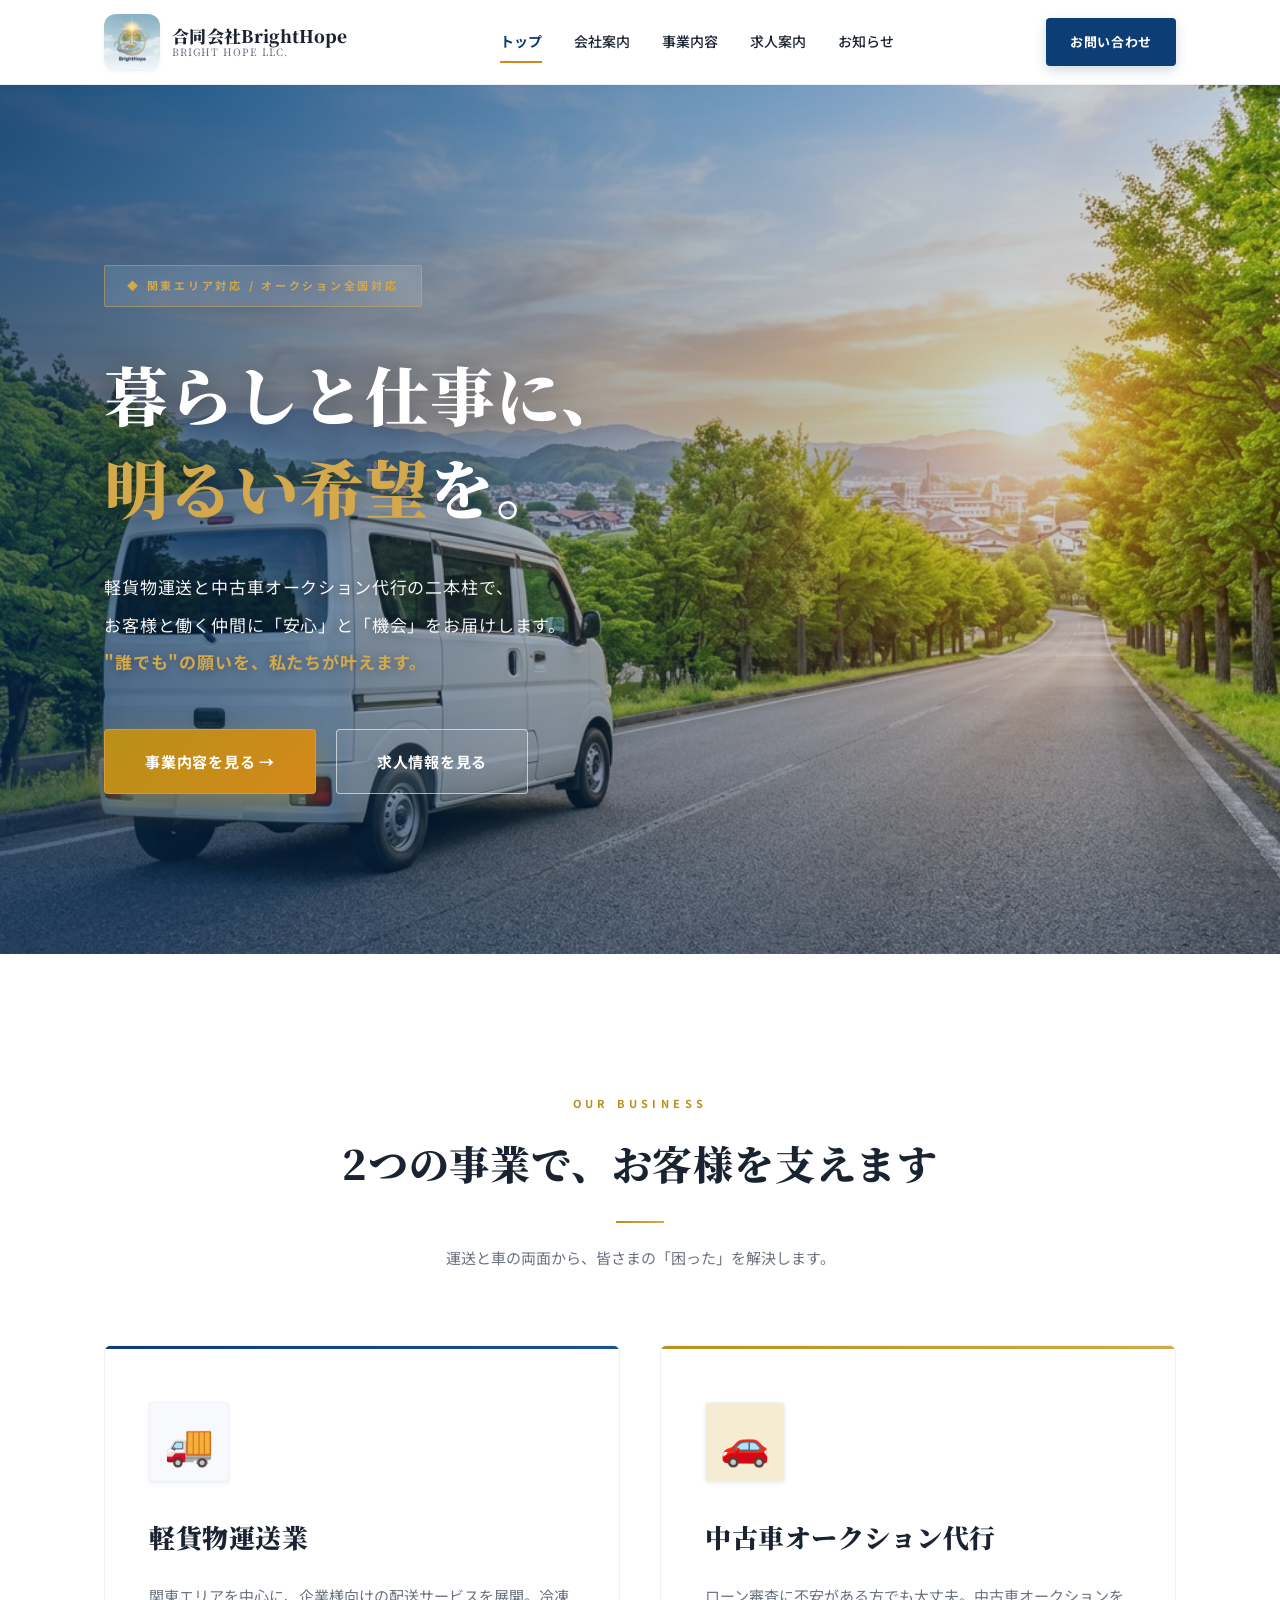
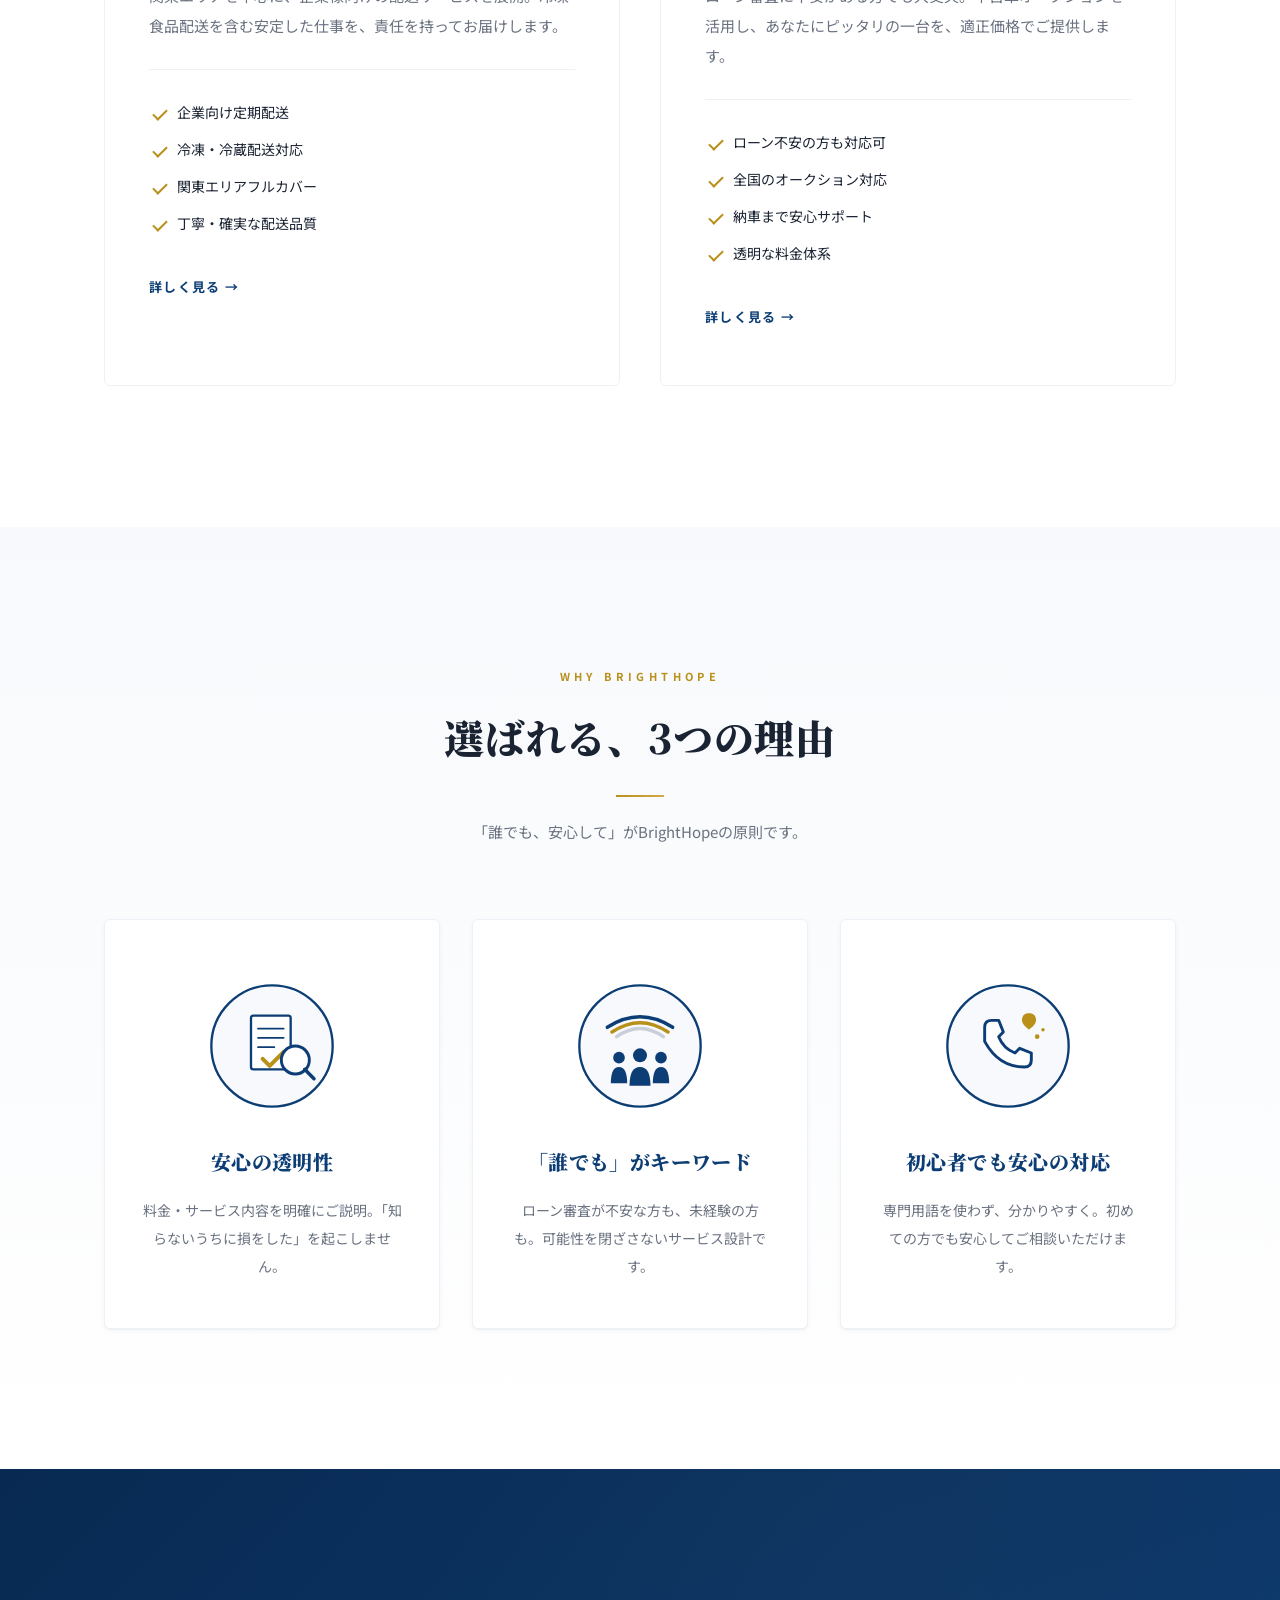
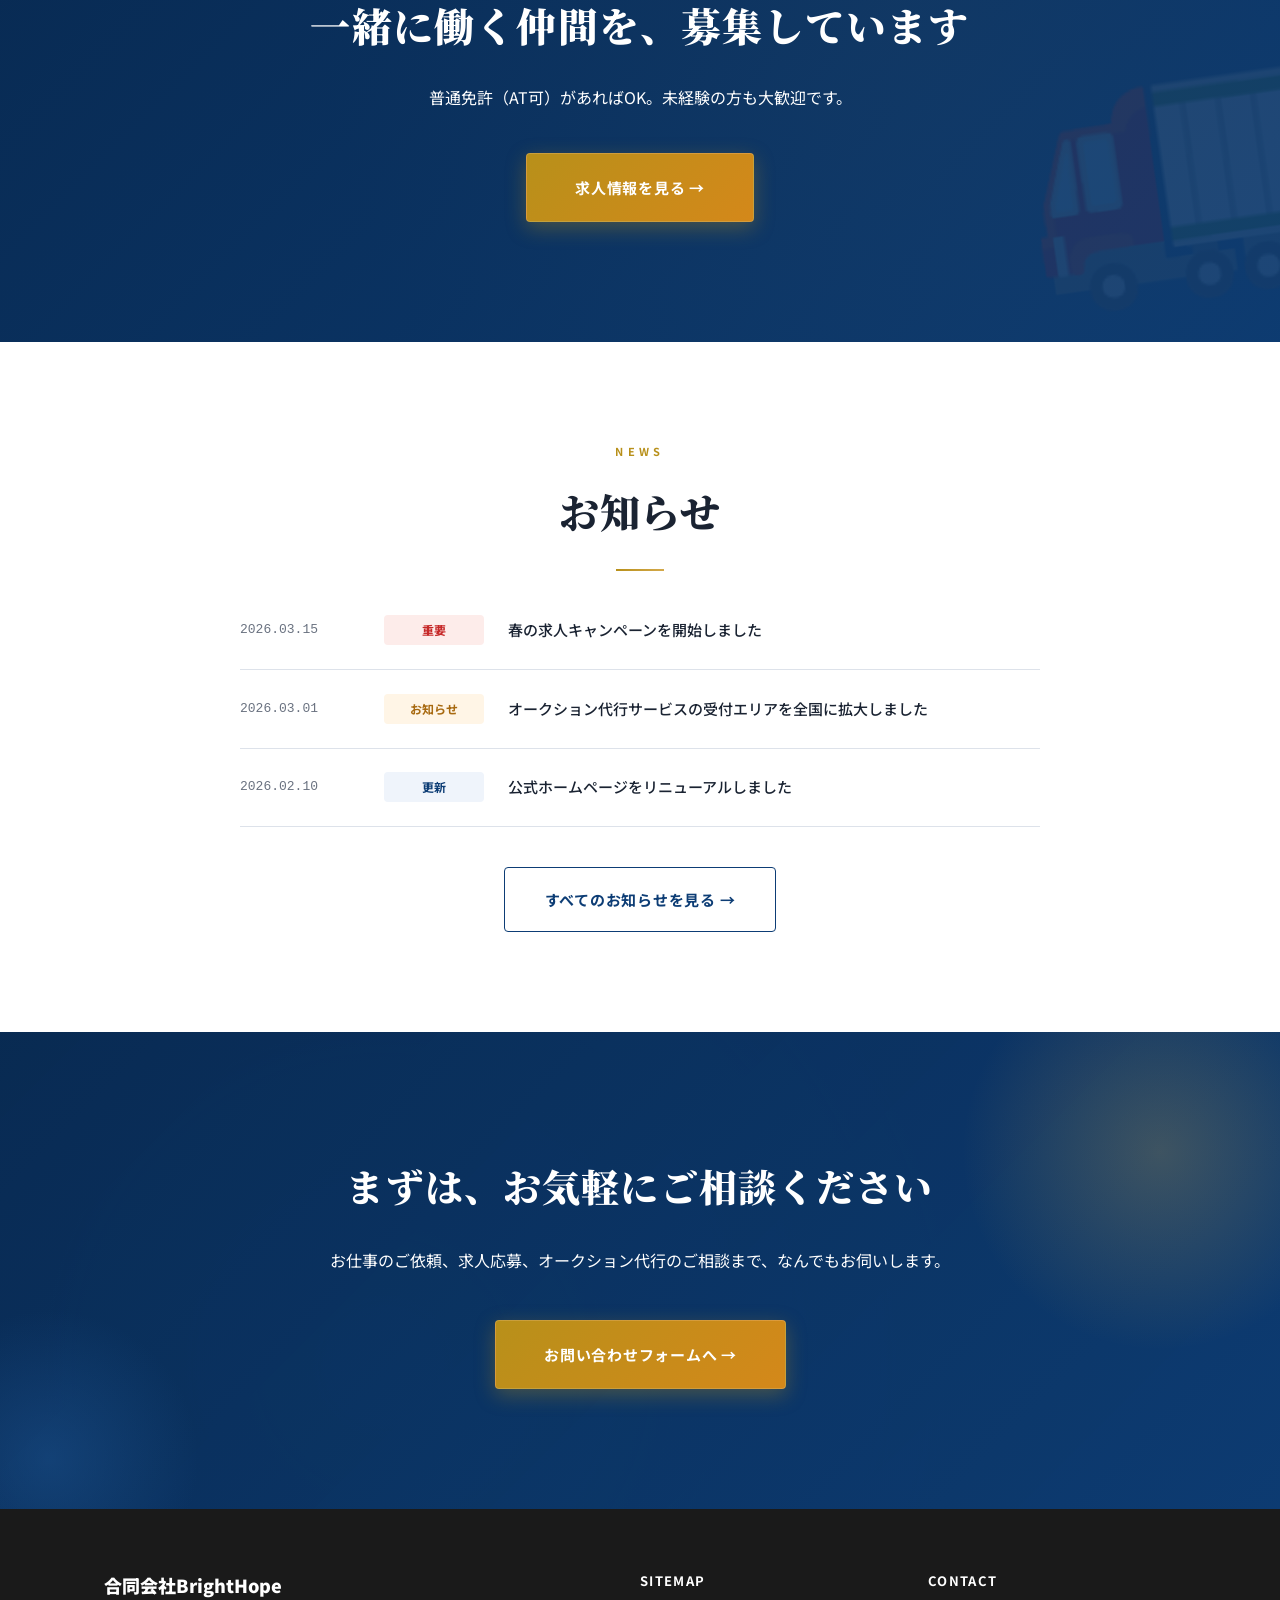
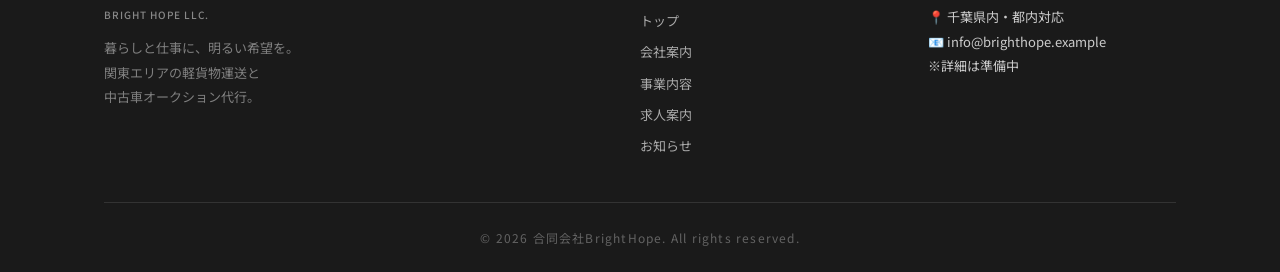
==== commit e7648310: "Add subtle premium animations: hero reveal cascade, scroll-triggered fade-up, hero parallax" ====
--- a/brighthope/index.html
+++ b/brighthope/index.html
@@ -208,5 +208,6 @@
     </div>
   </footer>
 
+  <script src="scripts/animations.js" defer></script>
 </body>
 </html>
--- a/brighthope/style.css
+++ b/brighthope/style.css
@@ -1,4 +1,35 @@
 @import url('https://fonts.googleapis.com/css2?family=Noto+Serif+JP:wght@500;700;900&display=swap');
+
+/* ===== Animations ===== */
+@keyframes heroReveal {
+  0% { opacity: 0; transform: translateY(24px); filter: blur(4px); }
+  100% { opacity: 1; transform: translateY(0); filter: blur(0); }
+}
+@keyframes float {
+  0%, 100% { transform: translateY(0); }
+  50% { transform: translateY(-6px); }
+}
+@keyframes shimmer {
+  0% { background-position: -200% center; }
+  100% { background-position: 200% center; }
+}
+
+/* Scroll-triggered fade up */
+.animate-up {
+  opacity: 0;
+  transform: translateY(28px);
+  transition: opacity 1s cubic-bezier(0.22, 1, 0.36, 1), transform 1s cubic-bezier(0.22, 1, 0.36, 1);
+  will-change: opacity, transform;
+}
+.animate-up.is-visible {
+  opacity: 1;
+  transform: translateY(0);
+}
+
+@media (prefers-reduced-motion: reduce) {
+  .animate-up { opacity: 1 !important; transform: none !important; transition: none !important; }
+  *, *::before, *::after { animation-duration: 0.01ms !important; animation-iteration-count: 1 !important; transition-duration: 0.01ms !important; }
+}
 
 /* ===== Reset ===== */
 * { margin: 0; padding: 0; box-sizing: border-box; }
@@ -257,6 +288,8 @@
   margin-bottom: 40px;
   backdrop-filter: blur(6px);
   text-transform: uppercase;
+  opacity: 0;
+  animation: heroReveal 1.2s cubic-bezier(0.22, 1, 0.36, 1) 0.3s forwards;
 }
 .hero-title {
   font-family: var(--serif);
@@ -267,6 +300,8 @@
   color: #fff;
   text-shadow: 0 4px 30px rgba(0,0,0,0.4);
   letter-spacing: 0.02em;
+  opacity: 0;
+  animation: heroReveal 1.4s cubic-bezier(0.22, 1, 0.36, 1) 0.6s forwards;
 }
 .hero-title .accent {
   color: var(--gold-light);
@@ -281,6 +316,8 @@
   text-shadow: 0 1px 12px rgba(0,0,0,0.4);
   font-weight: 400;
   letter-spacing: 0.05em;
+  opacity: 0;
+  animation: heroReveal 1.4s cubic-bezier(0.22, 1, 0.36, 1) 0.9s forwards;
 }
 .hero-lead-accent {
   color: var(--gold-light);
@@ -291,6 +328,8 @@
   display: flex;
   gap: 20px;
   flex-wrap: wrap;
+  opacity: 0;
+  animation: heroReveal 1.4s cubic-bezier(0.22, 1, 0.36, 1) 1.2s forwards;
 }
 .hero .btn-primary {
   background: linear-gradient(135deg, var(--gold), var(--orange));
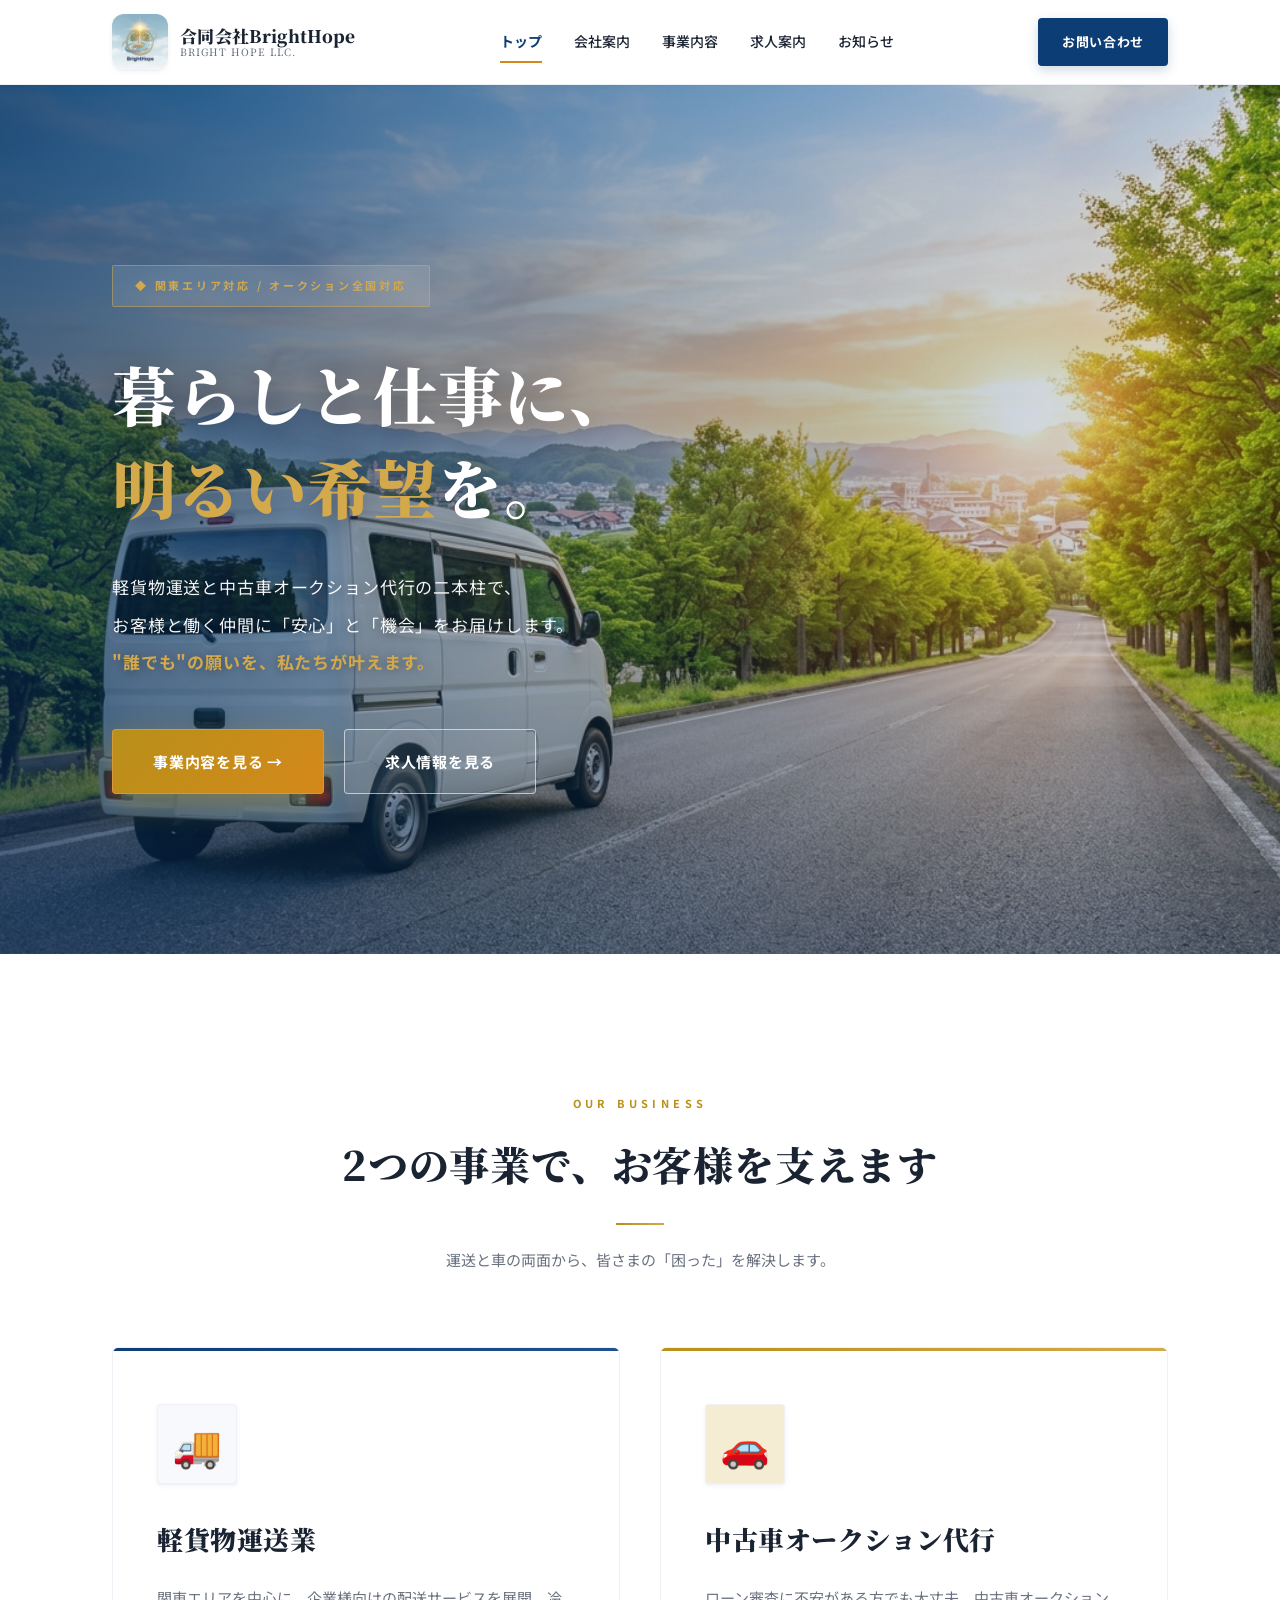
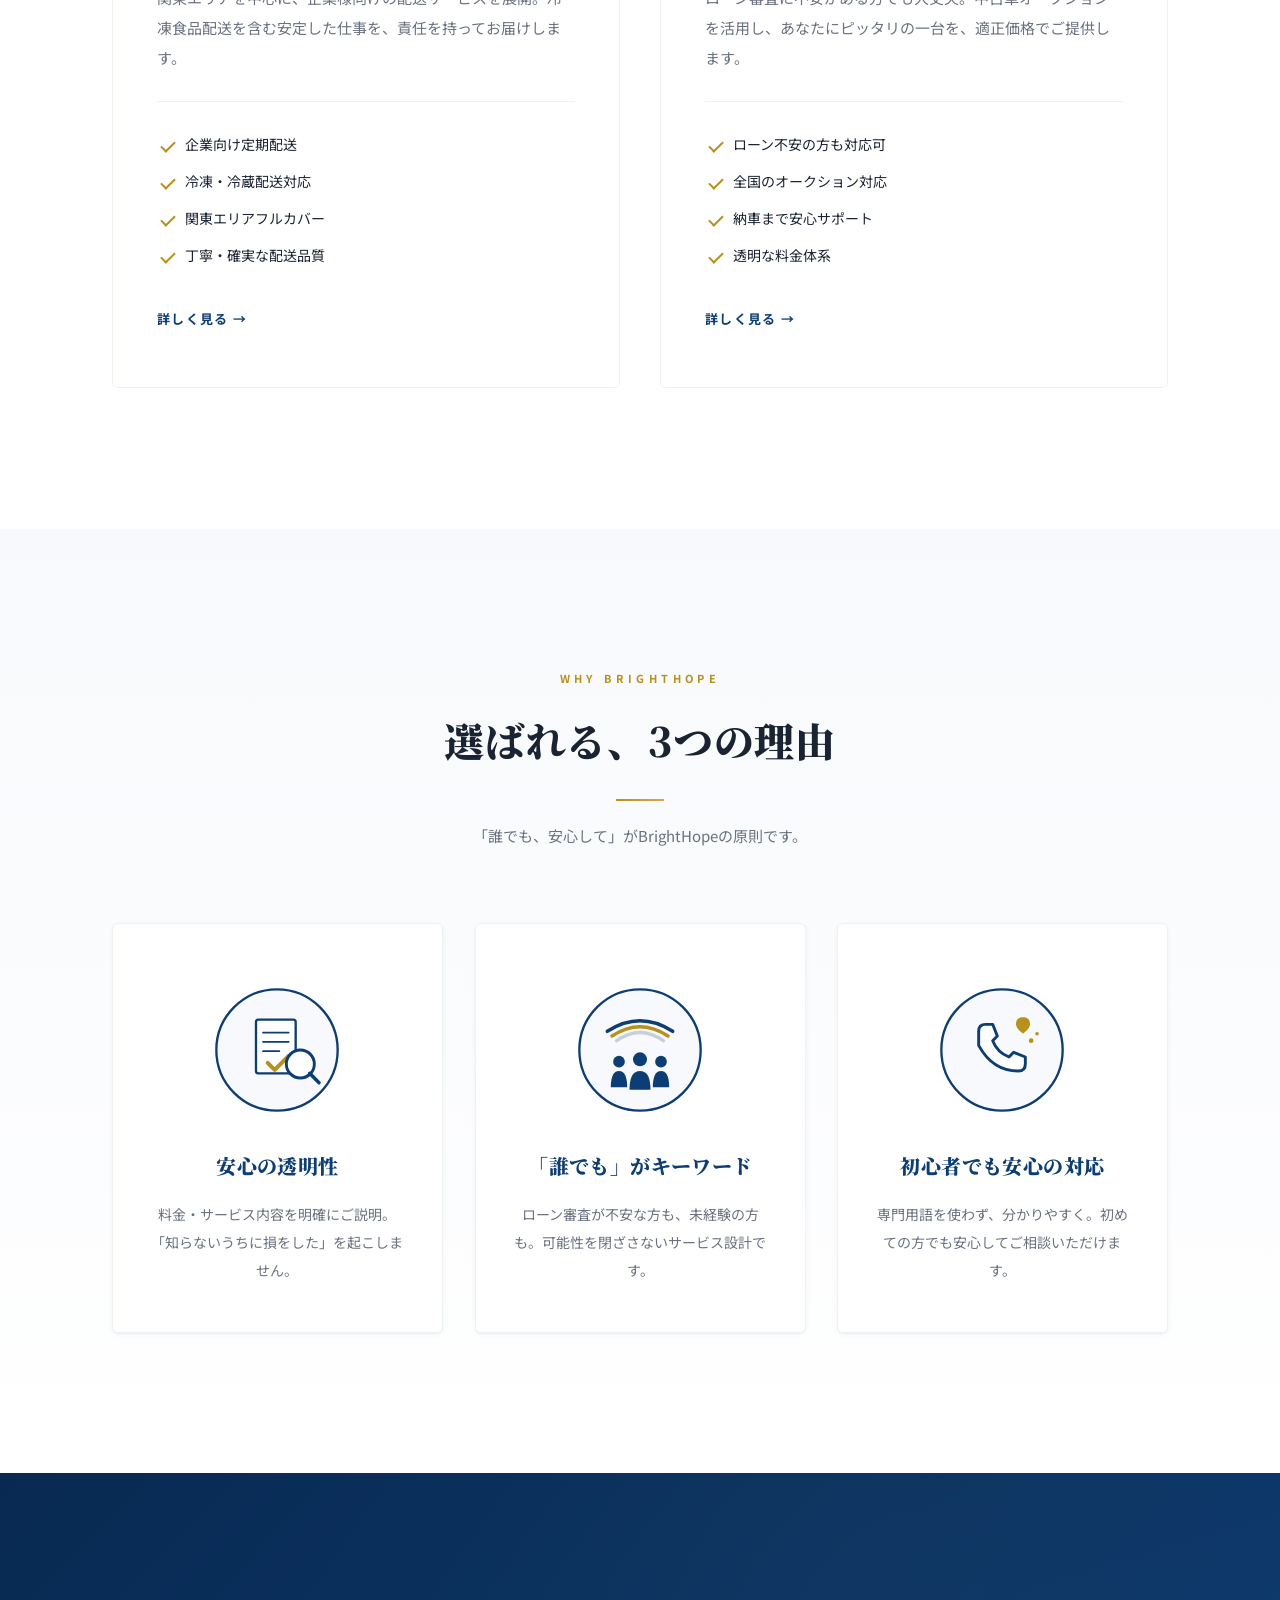
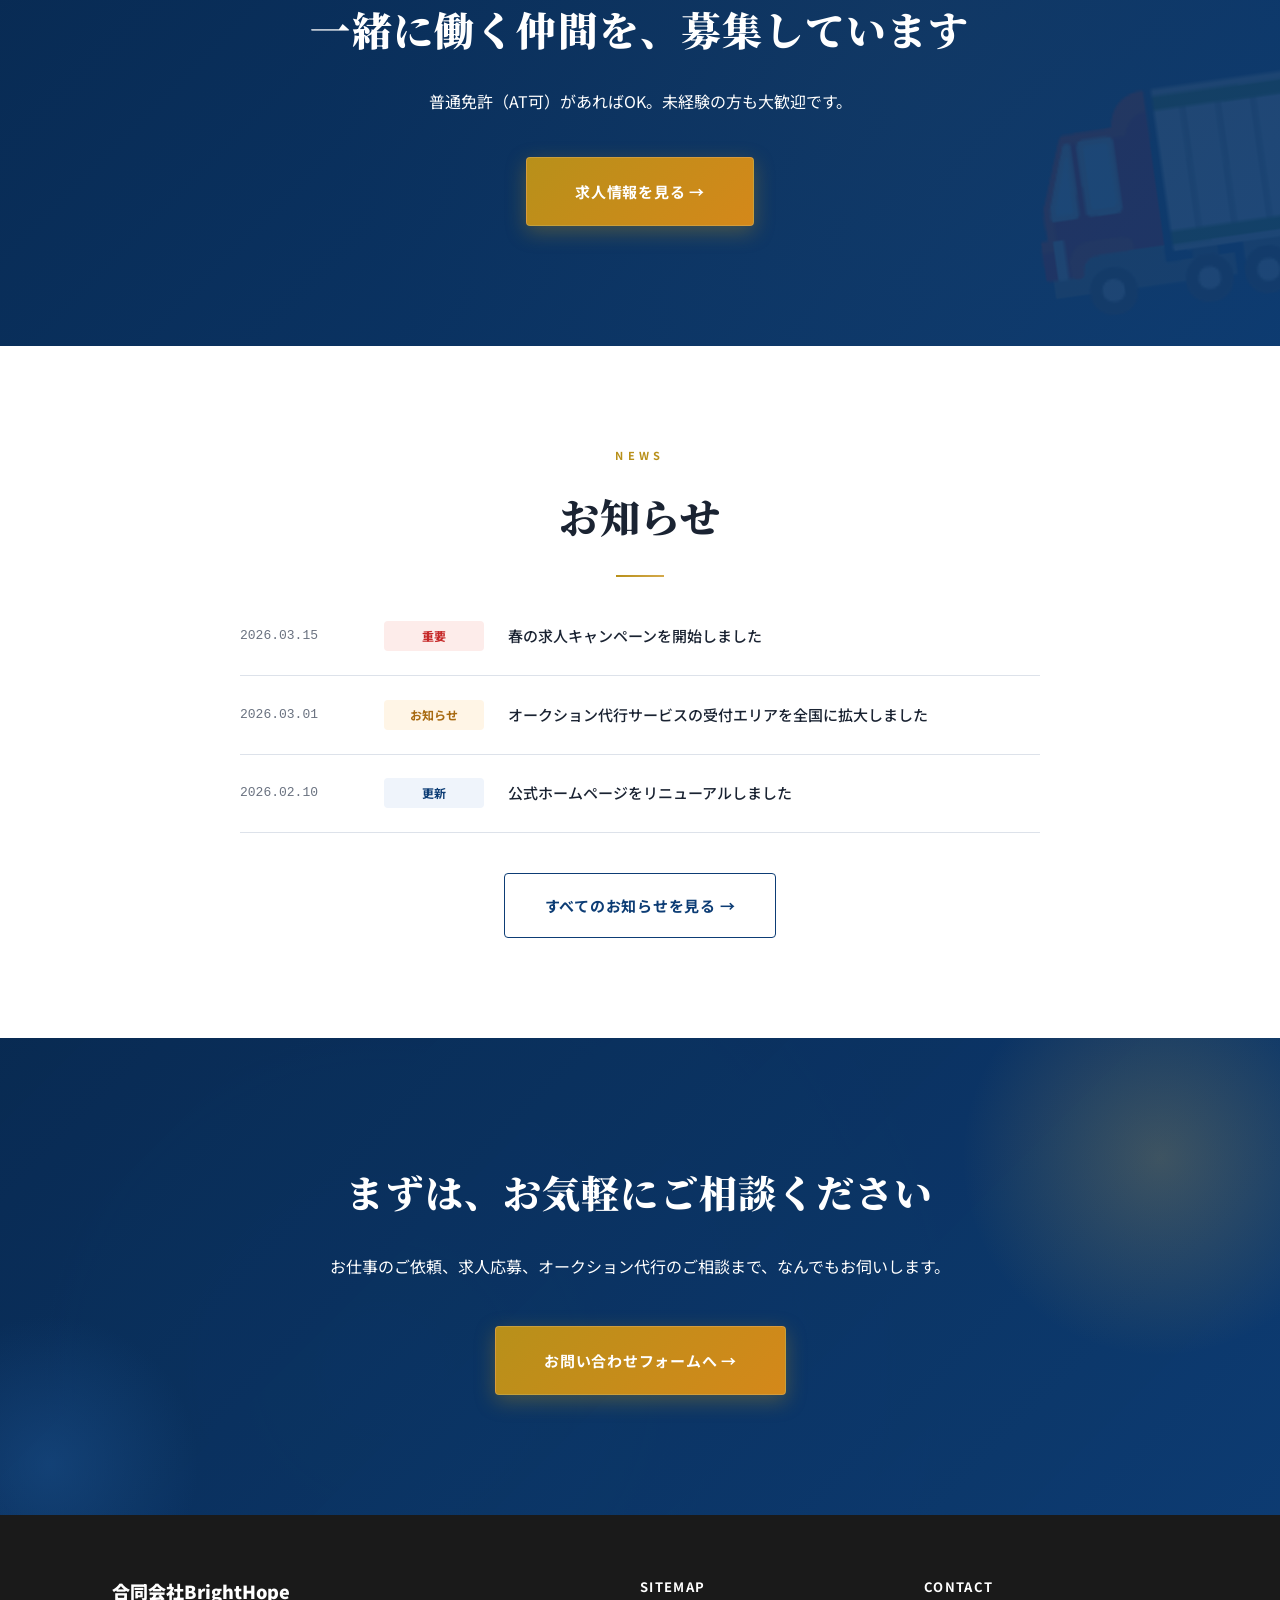
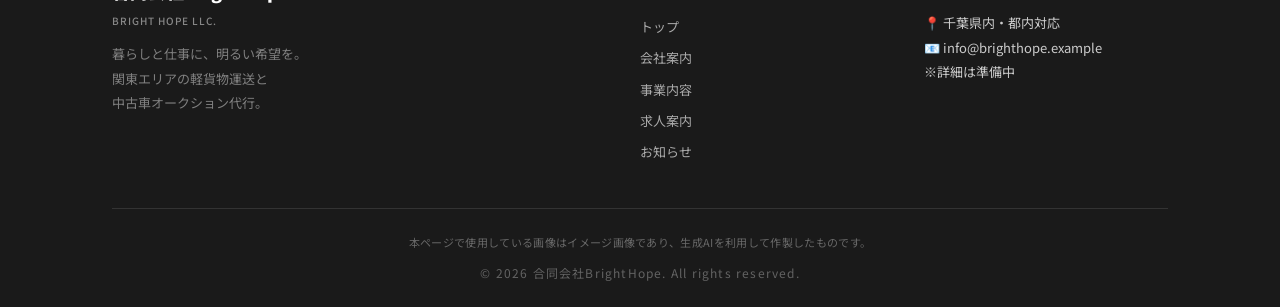
==== commit ae2924c3: "Add AI-generated image disclaimer to footer on all 5 pages" ====
--- a/brighthope/index.html
+++ b/brighthope/index.html
@@ -204,6 +204,7 @@
           </p>
         </div>
       </div>
+      <p class="footer-disclaimer">本ページで使用している画像はイメージ画像であり、生成AIを利用して作製したものです。</p>
       <p class="copyright">© 2026 合同会社BrightHope. All rights reserved.</p>
     </div>
   </footer>
--- a/brighthope/style.css
+++ b/brighthope/style.css
@@ -66,21 +66,28 @@
 }
 
 /* ===== Base ===== */
-html { scroll-behavior: smooth; }
+html { scroll-behavior: smooth; -webkit-text-size-adjust: 100%; }
 body {
   font-family: var(--sans);
   color: var(--ink);
   line-height: 1.8;
   background: var(--white);
   -webkit-font-smoothing: antialiased;
+  overflow-x: hidden;
+  word-break: normal;
+  line-break: strict;
 }
 
 .container {
   max-width: 1120px;
   margin: 0 auto;
-  padding: 0 24px;
+  padding: 0 32px;
 }
 .container-narrow { max-width: 800px; }
+
+@media (max-width: 640px) {
+  .container { padding: 0 20px; }
+}
 
 /* ===== Section common ===== */
 .section-padding { padding: 140px 0; }
@@ -100,7 +107,7 @@
   font-family: var(--serif);
   font-size: 40px;
   font-weight: 900;
-  line-height: 1.5;
+  line-height: 1.55;
   margin-bottom: 20px;
   color: var(--ink);
   letter-spacing: 0.02em;
@@ -119,8 +126,15 @@
   margin-bottom: 72px;
   font-size: 15px;
   line-height: 2;
-}
-@media (max-width: 640px) { .section-title { font-size: 26px; } }
+  padding: 0 8px;
+}
+@media (max-width: 640px) {
+  .section-title { font-size: 24px; line-height: 1.6; letter-spacing: 0.01em; }
+  .section-title::after { margin-top: 20px; }
+  .section-eyebrow { font-size: 10px; letter-spacing: 0.3em; margin-bottom: 14px; }
+  .section-lead { margin-bottom: 48px; font-size: 14px; }
+  .section-padding { padding: 80px 0; }
+}
 
 /* ===== Header ===== */
 .site-header {
@@ -207,11 +221,22 @@
   letter-spacing: 0.05em;
   transition: all 0.25s ease;
   box-shadow: 0 4px 12px rgba(13,61,117,0.2);
+  white-space: nowrap;
 }
 .header-cta:hover {
   background: var(--blue-dark);
   transform: translateY(-1px);
   box-shadow: 0 6px 18px rgba(13,61,117,0.3);
+}
+@media (max-width: 900px) {
+  .header-inner { height: 68px; }
+  .logo-img { width: 44px; height: 44px; }
+  .logo-text { font-size: 14px; }
+  .logo-text small { font-size: 9px; }
+}
+@media (max-width: 480px) {
+  .logo-text small { display: none; }
+  .logo-text { font-size: 13px; }
 }
 
 /* Mobile menu */
@@ -358,12 +383,42 @@
     padding: 100px 0 100px;
     min-height: 560px;
     background-image:
-      linear-gradient(180deg, rgba(8,42,82,0.75) 0%, rgba(8,42,82,0.4) 100%),
+      linear-gradient(180deg, rgba(8,42,82,0.8) 0%, rgba(8,42,82,0.55) 60%, rgba(8,42,82,0.35) 100%),
       url('images/hero.png');
   }
   .hero-content { max-width: 100%; text-align: center; }
-  .hero-title { font-size: 36px; }
+  .hero-title { font-size: 36px; line-height: 1.5; }
   .hero-cta { justify-content: center; }
+}
+@media (max-width: 640px) {
+  .hero {
+    padding: 80px 0 90px;
+    min-height: 520px;
+  }
+  .hero-eyebrow {
+    font-size: 10px;
+    letter-spacing: 0.2em;
+    padding: 8px 16px;
+    margin-bottom: 24px;
+  }
+  .hero-title {
+    font-size: 30px;
+    line-height: 1.55;
+    margin-bottom: 22px;
+    letter-spacing: 0.01em;
+  }
+  .hero-lead {
+    font-size: 14px;
+    line-height: 2;
+    margin-bottom: 32px;
+    letter-spacing: 0.02em;
+  }
+  .hero-cta {
+    gap: 12px;
+    flex-direction: column;
+    align-items: stretch;
+  }
+  .hero .btn { width: 100%; justify-content: center; padding: 16px 24px; font-size: 14px; }
 }
 
 /* ===== Buttons ===== */
@@ -423,6 +478,42 @@
   position: relative;
   overflow: hidden;
 }
+.page-header-about,
+.page-header-services,
+.page-header-recruit,
+.page-header-news {
+  background-size: cover;
+  background-position: center;
+  background-repeat: no-repeat;
+}
+@media (max-width: 640px) {
+  .page-header-about,
+  .page-header-services,
+  .page-header-recruit,
+  .page-header-news {
+    background-attachment: scroll;
+  }
+}
+.page-header-about {
+  background-image:
+    linear-gradient(135deg, rgba(8,42,82,0.72), rgba(13,61,117,0.55) 60%, rgba(13,61,117,0.35)),
+    url('images/page-about.png');
+}
+.page-header-services {
+  background-image:
+    linear-gradient(135deg, rgba(8,42,82,0.72), rgba(13,61,117,0.55) 60%, rgba(13,61,117,0.35)),
+    url('images/page-services.png');
+}
+.page-header-recruit {
+  background-image:
+    linear-gradient(135deg, rgba(8,42,82,0.72), rgba(13,61,117,0.55) 60%, rgba(13,61,117,0.35)),
+    url('images/page-recruit.png');
+}
+.page-header-news {
+  background-image:
+    linear-gradient(135deg, rgba(8,42,82,0.72), rgba(13,61,117,0.55) 60%, rgba(13,61,117,0.35)),
+    url('images/page-news.png');
+}
 .page-header::before {
   content: "";
   position: absolute;
@@ -465,7 +556,12 @@
   background: linear-gradient(90deg, var(--gold), var(--gold-light));
   margin: 24px auto 0;
 }
-@media (max-width: 640px) { .page-header h1 { font-size: 30px; } }
+@media (max-width: 640px) {
+  .page-header { padding: 80px 0 68px; }
+  .page-header h1 { font-size: 26px; line-height: 1.5; letter-spacing: 0.02em; }
+  .page-header-en { font-size: 10px; letter-spacing: 0.3em; margin-bottom: 10px; }
+  .page-header h1::after { margin-top: 18px; width: 40px; }
+}
 
 /* ===== Breadcrumb ===== */
 .breadcrumb {
@@ -572,7 +668,10 @@
 }
 .business-more:hover { gap: 14px; }
 @media (max-width: 900px) {
-  .business-grid { grid-template-columns: 1fr; }
+  .business-grid { grid-template-columns: 1fr; gap: 24px; }
+  .business-card { padding: 40px 28px; }
+  .business-card h3 { font-size: 22px; }
+  .business { padding: 80px 0; }
 }
 
 /* ===== Reason (安心の理由) ===== */
@@ -630,7 +729,10 @@
   line-height: 2;
 }
 @media (max-width: 900px) {
-  .reason-grid { grid-template-columns: 1fr; }
+  .reason-grid { grid-template-columns: 1fr; gap: 20px; }
+  .reason { padding: 80px 0; }
+  .reason-card { padding: 44px 28px 36px; }
+  .reason-icon-img { width: 120px; height: 120px; margin-bottom: 20px; }
 }
 
 /* ===== Recruit Banner ===== */
@@ -672,7 +774,16 @@
 }
 .recruit-banner .btn-orange { color: #fff; padding: 20px 48px; }
 @media (max-width: 640px) {
-  .recruit-banner h2 { font-size: 26px; }
+  .recruit-banner { padding: 80px 0; }
+  .recruit-banner h2 { font-size: 24px; line-height: 1.6; margin-bottom: 16px; }
+  .recruit-banner p { font-size: 14px; margin-bottom: 32px; }
+  .recruit-banner .btn-orange { padding: 16px 32px; font-size: 14px; width: 100%; justify-content: center; }
+  .recruit-banner::before { font-size: 180px; right: -80px; }
+}
+@media (max-width: 640px) {
+  .recruit-hero { padding: 80px 0; }
+  .recruit-hero h2 { font-size: 24px; line-height: 1.7; margin-bottom: 20px; }
+  .recruit-hero p { font-size: 14px; line-height: 2; }
 }
 
 /* ===== News list ===== */
@@ -722,10 +833,16 @@
   margin-top: 40px;
 }
 @media (max-width: 640px) {
+  .news { padding: 80px 0; }
   .news-item {
     grid-template-columns: 1fr;
     gap: 8px;
+    padding: 20px 0;
   }
+  .news-item:hover { padding-left: 0; padding-right: 0; }
+  .news-category { justify-self: start; }
+  .news-title { font-size: 14px; line-height: 1.7; }
+  .news-date { font-size: 12px; }
 }
 
 /* ===== Company table ===== */
@@ -757,11 +874,20 @@
   line-height: 1.9;
 }
 @media (max-width: 640px) {
+  .company-info { padding: 80px 0; }
   .company-table th, .company-table td {
     display: block;
     width: 100%;
-    padding: 12px 16px;
+    padding: 14px 18px;
+    font-size: 14px;
   }
+  .company-table th {
+    border-right: 0;
+    border-bottom: 1px solid var(--line-soft);
+    background: var(--blue-tint);
+    padding-bottom: 10px;
+  }
+  .company-table td { padding-top: 12px; padding-bottom: 20px; }
 }
 
 /* ===== CEO Message ===== */
@@ -826,8 +952,12 @@
   margin-right: 12px;
 }
 @media (max-width: 900px) {
-  .ceo-inner { grid-template-columns: 1fr; text-align: center; }
-  .ceo-photo { max-width: 200px; margin: 0 auto; }
+  .ceo { padding: 80px 0; }
+  .ceo-inner { grid-template-columns: 1fr; text-align: center; gap: 32px; }
+  .ceo-photo { max-width: 180px; margin: 0 auto; }
+  .ceo-body h3 { font-size: 22px; text-align: center; }
+  .ceo-body p { text-align: left; font-size: 14px; }
+  .ceo-body .section-eyebrow { text-align: center !important; }
 }
 
 /* ===== Access ===== */
@@ -871,7 +1001,11 @@
   margin-top: 8px;
 }
 @media (max-width: 900px) {
-  .access-grid { grid-template-columns: 1fr; }
+  .access { padding: 80px 0; }
+  .access-grid { grid-template-columns: 1fr; gap: 32px; }
+  .access-info dl { grid-template-columns: 80px 1fr; row-gap: 12px; }
+  .access-info dt { font-size: 13px; padding-right: 12px; }
+  .access-info dd { font-size: 14px; }
 }
 
 /* ===== Service detail (事業内容ページ) ===== */
@@ -979,9 +1113,16 @@
   line-height: 1.6;
 }
 @media (max-width: 900px) {
-  .service-inner { grid-template-columns: 1fr; }
-  .service-visual { max-width: 400px; margin: 0 auto; }
-  .service-title { font-size: 24px; }
+  .service-section { padding: 80px 0; }
+  .service-inner { grid-template-columns: 1fr; gap: 40px; }
+  .service-visual { max-width: 480px; margin: 0 auto; width: 100%; }
+  .service-title { font-size: 26px; }
+  .service-desc { font-size: 14px; line-height: 1.9; }
+  .service-list li { font-size: 13px; padding-left: 28px; }
+  .service-flow-step { min-width: calc(50% - 6px); }
+}
+@media (max-width: 640px) {
+  .service-flow-step { min-width: 100%; }
 }
 
 /* ===== Recruit (求人ページ) ===== */
@@ -1058,7 +1199,13 @@
   line-height: 1.9;
 }
 @media (max-width: 900px) {
-  .recruit-features-grid { grid-template-columns: repeat(2, 1fr); }
+  .recruit-features-grid { grid-template-columns: repeat(2, 1fr); gap: 16px; }
+  .recruit-features { padding: 80px 0; }
+  .recruit-feature { padding: 36px 18px 30px; }
+  .recruit-feature-img { width: 80px; height: 80px; margin-bottom: 14px; }
+}
+@media (max-width: 480px) {
+  .recruit-features-grid { grid-template-columns: 1fr; }
 }
 
 .recruit-detail { padding: 100px 0; background: #fff; }
@@ -1083,7 +1230,17 @@
 }
 .recruit-table td { padding: 20px 24px; font-size: 15px; line-height: 1.9; }
 @media (max-width: 640px) {
-  .recruit-table th, .recruit-table td { display: block; width: 100%; padding: 12px 16px; }
+  .recruit-detail { padding: 80px 0; }
+  .recruit-table th, .recruit-table td {
+    display: block; width: 100%;
+    font-size: 14px;
+  }
+  .recruit-table th {
+    padding: 14px 18px 10px;
+    border-right: 0;
+    border-bottom: 1px solid var(--line-soft);
+  }
+  .recruit-table td { padding: 12px 18px 20px; }
 }
 
 /* ===== Form ===== */
@@ -1165,7 +1322,14 @@
   transform: translateY(-2px);
 }
 @media (max-width: 640px) {
-  .form-wrap { padding: 24px; }
+  .form-section { padding: 80px 0; }
+  .form-wrap { padding: 28px 20px; border-radius: 8px; }
+  .form-group label { font-size: 13px; }
+  .form-group input, .form-group textarea, .form-group select {
+    padding: 12px 14px;
+    font-size: 16px; /* iOS Safari zoom fix */
+  }
+  .form-submit button { padding: 16px 40px; font-size: 15px; width: 100%; }
 }
 
 /* ===== CTA section ===== */
@@ -1206,7 +1370,12 @@
 }
 .cta-section p { font-size: 16px; opacity: 0.9; margin-bottom: 44px; line-height: 2; }
 .cta-section .btn-orange { color: #fff; padding: 20px 48px; font-size: 15px; }
-@media (max-width: 640px) { .cta-section h2 { font-size: 26px; } }
+@media (max-width: 640px) {
+  .cta-section { padding: 80px 0; }
+  .cta-section h2 { font-size: 24px; line-height: 1.6; margin-bottom: 20px; }
+  .cta-section p { font-size: 14px; margin-bottom: 32px; }
+  .cta-section .btn-orange { padding: 16px 32px; font-size: 14px; width: 100%; justify-content: center; }
+}
 
 /* ===== Footer ===== */
 .site-footer {
@@ -1258,6 +1427,16 @@
   color: #ccc;
   line-height: 1.9;
 }
+.footer-disclaimer {
+  text-align: center;
+  font-size: 11px;
+  color: #888;
+  opacity: 0.7;
+  line-height: 1.7;
+  margin-bottom: 10px;
+  padding: 0 12px;
+  letter-spacing: 0.03em;
+}
 .copyright {
   text-align: center;
   font-size: 12px;
@@ -1265,5 +1444,9 @@
   letter-spacing: 0.1em;
 }
 @media (max-width: 640px) {
-  .footer-grid { grid-template-columns: 1fr; gap: 24px; }
-}
+  .site-footer { padding: 48px 0 20px; }
+  .footer-grid { grid-template-columns: 1fr; gap: 32px; padding-bottom: 32px; }
+  .footer-logo { font-size: 16px; }
+  .footer-desc { font-size: 12px; }
+  .copyright { font-size: 11px; }
+}
